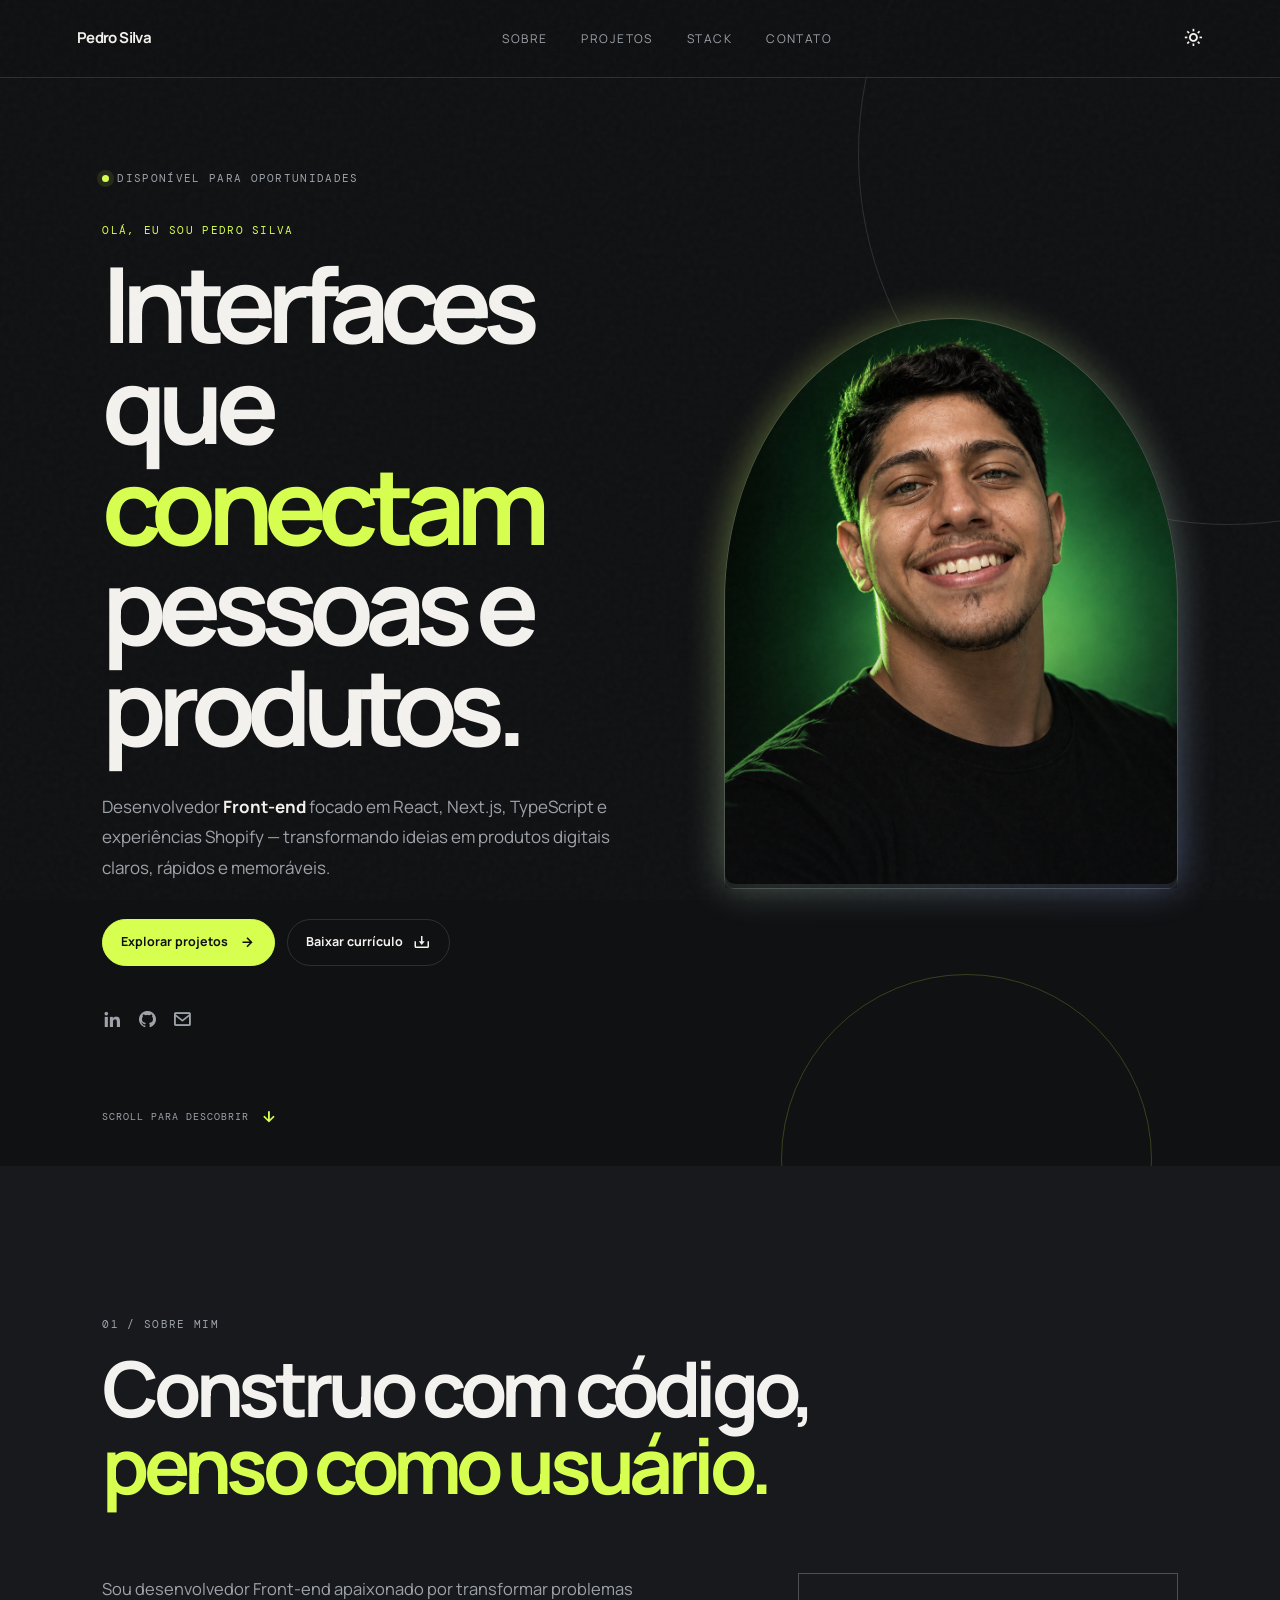
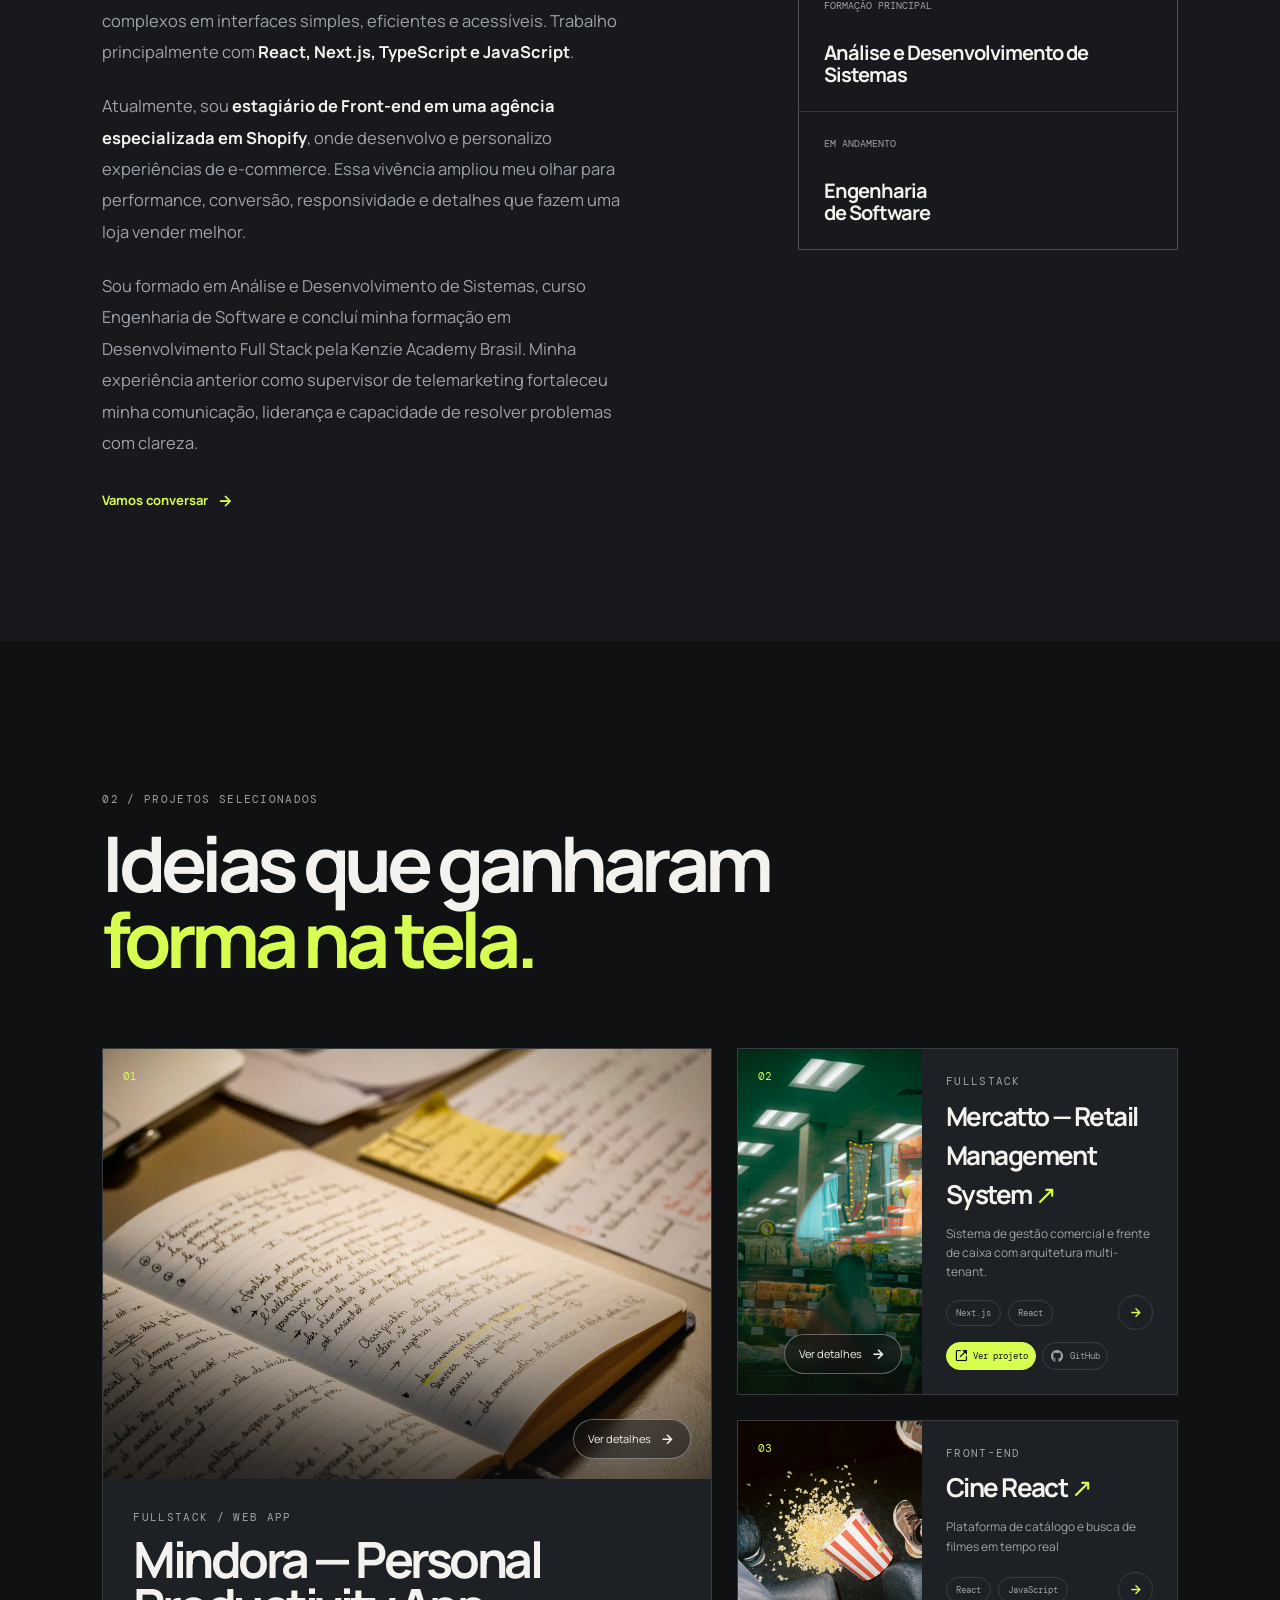
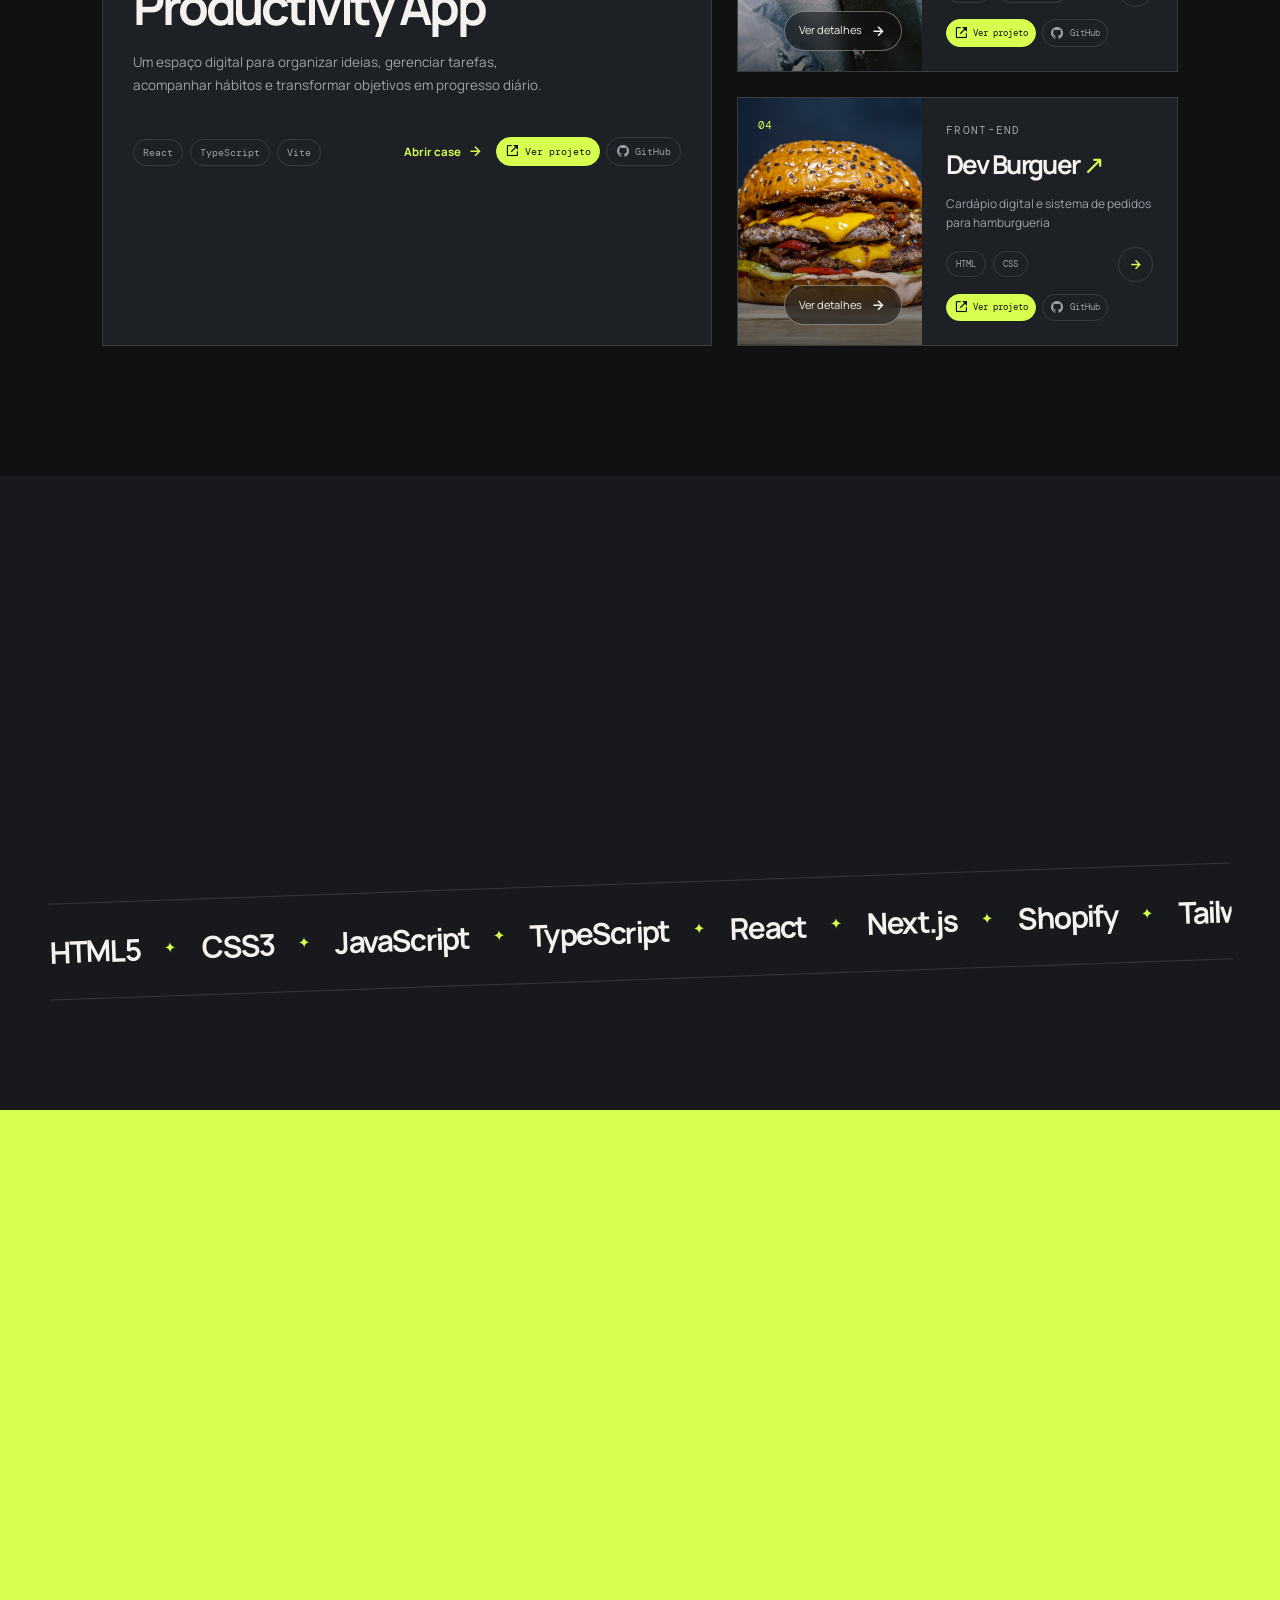
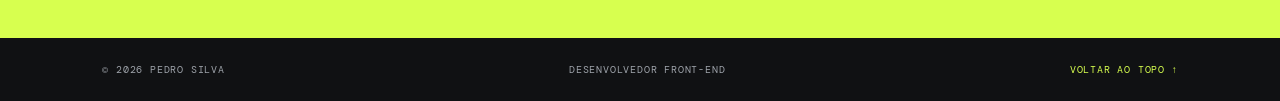
==== index.html @ c94ebfe8 "feat: created new repository" ====
<!DOCTYPE html>
<html lang="pt-BR">
<head>
  <meta charset="UTF-8" />
  <meta name="viewport" content="width=device-width, initial-scale=1.0" />
  <meta name="description" content="Portfólio de Pedro Silva, desenvolvedor Front-end especializado em React, Next.js, TypeScript e Shopify." />
  <meta name="author" content="Pedro Silva" />
  <meta name="theme-color" content="#101113" />
  <meta property="og:title" content="Pedro Silva | Desenvolvedor Front-end" />
  <meta property="og:description" content="Interfaces modernas, acessíveis e experiências digitais com React, Next.js e Shopify." />
  <title>Pedro Silva — Desenvolvedor Front-end</title>
  <link rel="icon" type="image/png" href="assets/portfolio-logo.png" />
  <link rel="preconnect" href="https://fonts.googleapis.com" />
  <link rel="preconnect" href="https://fonts.gstatic.com" crossorigin />
  <link href="https://fonts.googleapis.com/css2?family=DM+Mono:wght@400;500&family=Manrope:wght@400;500;600;700;800&display=swap" rel="stylesheet" />
  <link href="https://unpkg.com/boxicons@2.1.4/css/boxicons.min.css" rel="stylesheet" />
  <link rel="stylesheet" href="style.css" />
</head>
<body>
  <div class="noise" aria-hidden="true"></div>
  <header class="header" id="topo">
    <a href="#home" class="logo" aria-label="Pedro Silva — início"><b>Pedro Silva</b></a>
    <button class="menu-toggle" id="menu-toggle" type="button" aria-label="Abrir menu" aria-expanded="false"><i class="bx bx-menu" aria-hidden="true"></i></button>
    <nav class="navbar" id="navbar" aria-label="Navegação principal">
      <a href="#about">Sobre</a>
      <a href="#projects">Projetos</a>
      <a href="#skills">Stack</a>
      <a href="#contact">Contato</a>
    </nav>
    <button id="theme-toggle" class="theme-toggle" type="button" aria-label="Alternar tema"><i class="bx bx-sun" aria-hidden="true"></i></button>
  </header>

  <main>
    <section class="hero section" id="home">
      <div class="hero-orbit orbit-one" aria-hidden="true"></div>
      <div class="hero-orbit orbit-two" aria-hidden="true"></div>
      <div class="hero-copy reveal">
        <p class="eyebrow"><span class="status-dot"></span> Disponível para oportunidades</p>
        <p class="hero-kicker">Olá, eu sou Pedro Silva</p>
        <h1>Interfaces que <em>conectam</em><br />pessoas e produtos.</h1>
        <p class="hero-description">Desenvolvedor <strong>Front-end</strong> focado em React, Next.js, TypeScript e experiências Shopify — transformando ideias em produtos digitais claros, rápidos e memoráveis.</p>
        <div class="hero-actions">
          <a class="button button-primary" href="#projects">Explorar projetos <i class="bx bx-right-arrow-alt" aria-hidden="true"></i></a>
          <a class="button button-ghost" href="assets/Curriculo_Pedro_Henrique_Front-End.pdf" download>Baixar currículo <i class="bx bx-download" aria-hidden="true"></i></a>
        </div>
        <div class="hero-socials" aria-label="Redes sociais">
          <a href="https://www.linkedin.com/in/pedro-silva-dev-2002-js/" target="_blank" rel="noopener noreferrer" aria-label="LinkedIn"><i class="bx bxl-linkedin"></i></a>
          <a href="https://github.com/pedrohenrique-23" target="_blank" rel="noopener noreferrer" aria-label="GitHub"><i class="bx bxl-github"></i></a>
          <a href="mailto:pedrosilva10057@gmail.com" aria-label="Enviar e-mail"><i class="bx bx-envelope"></i></a>
        </div>
      </div>
      <div class="hero-visual reveal reveal-delay" data-tilt>
        <div class="visual-frame"><img src="assets/profile.png" alt="Foto de Pedro Silva" /></div>
        <!-- <div class="floating-note note-top"><span>01</span><b>Front-end<br />com propósito</b></div> -->
        <!-- <div class="floating-note note-bottom"><i class="bx bx-code-alt"></i><span>React · Next · Shopify</span></div> -->
      </div>
      <a class="scroll-cue" href="#about"><span>Scroll para descobrir</span><i class="bx bx-down-arrow-alt" aria-hidden="true"></i></a>
    </section>

    <section class="about section section-soft" id="about">
      <div class="section-heading reveal"><p class="eyebrow">01 / Sobre mim</p><h2>Construo com código,<br /><em>penso como usuário.</em></h2></div>
      <div class="about-grid">
        <div class="about-text reveal"><p>Sou desenvolvedor Front-end apaixonado por transformar problemas complexos em interfaces simples, eficientes e acessíveis. Trabalho principalmente com <strong>React, Next.js, TypeScript e JavaScript</strong>.</p><p>Atualmente, sou <strong>estagiário de Front-end em uma agência especializada em Shopify</strong>, onde desenvolvo e personalizo experiências de e-commerce. Essa vivência ampliou meu olhar para performance, conversão, responsividade e detalhes que fazem uma loja vender melhor.</p><p>Sou formado em Análise e Desenvolvimento de Sistemas, curso Engenharia de Software e concluí minha formação em Desenvolvimento Full Stack pela Kenzie Academy Brasil. Minha experiência anterior como supervisor de telemarketing fortaleceu minha comunicação, liderança e capacidade de resolver problemas com clareza.</p><a class="text-link" href="#contact">Vamos conversar <i class="bx bx-right-arrow-alt"></i></a></div>
        <div class="about-facts formation-only reveal reveal-delay"><div class="fact"><span>Formação principal</span><strong>Análise e Desenvolvimento de Sistemas</strong></div><div class="fact"><span>Em andamento</span><strong>Engenharia<br />de Software</strong></div></div>
      </div>
    </section>

    <section class="projects section" id="projects">
      <div class="section-heading projects-heading reveal"><div><p class="eyebrow">02 / Projetos selecionados</p><h2>Ideias que ganharam<br /><em>forma na tela.</em></h2></div>
    </div>
      <div class="project-showcase" id="project-list" aria-live="polite"></div>
    </section>

    <section class="skills section section-soft" id="skills"><div class="section-heading reveal"><p class="eyebrow">03 / Stack</p><h2>Ferramentas para<br /><em>fazer acontecer.</em></h2></div><div class="skill-marquee" aria-label="Tecnologias utilizadas"><div class="marquee-track"><span>HTML5</span><i>✦</i><span>CSS3</span><i>✦</i><span>JavaScript</span><i>✦</i><span>TypeScript</span><i>✦</i><span>React</span><i>✦</i><span>Next.js</span><i>✦</i><span>Shopify</span><i>✦</i><span>Tailwind CSS</span><i>✦</i><span>Git</span><i>✦</i><span>HTML5</span><i>✦</i><span>CSS3</span><i>✦</i><span>JavaScript</span><i>✦</i><span>TypeScript</span><i>✦</i><span>React</span><i>✦</i><span>Next.js</span><i>✦</i><span>Shopify</span><i>✦</i><span>Tailwind CSS</span><i>✦</i><span>Git</span><i>✦</i></div></div></section>

    <section class="contact section" id="contact"><div class="contact-wrap reveal"><div><p class="eyebrow">04 / Contato</p><h2>Tem uma ideia?<br /><em>Vamos tirar do papel.</em></h2><p>Estou aberto a conversar sobre oportunidades, projetos e experiências digitais.</p></div><div class="contact-actions"><a href="mailto:pedrosilva10057@gmail.com" class="button button-primary">Enviar e-mail <i class="bx bx-envelope"></i></a><a href="https://wa.me/5588993118650" target="_blank" rel="noopener noreferrer" class="button button-ghost">Falar pelo WhatsApp <i class="bx bxl-whatsapp"></i></a></div></div></section>
  </main>

  <footer class="footer"><span>© 2026 Pedro Silva</span><span>Desenvolvedor Front-end</span><a href="#topo">Voltar ao topo ↑</a></footer>

  <div class="modal-overlay" id="project-modal" aria-hidden="true"><div class="modal" role="dialog" aria-modal="true" aria-labelledby="modal-title"><button class="modal-close" id="modal-close" type="button" aria-label="Fechar detalhes">×</button><div class="modal-main-image"><img id="modal-image" src="" alt="" /><button class="modal-carousel-prev" id="modal-carousel-prev" type="button" aria-label="Imagem anterior"><i class="bx bx-left-arrow-alt"></i></button><button class="modal-carousel-next" id="modal-carousel-next" type="button" aria-label="Próxima imagem"><i class="bx bx-right-arrow-alt"></i></button></div><div class="gallery-grid modal-gallery" id="modal-gallery"></div><p class="project-type">Detalhes do projeto</p><h2 id="modal-title"></h2><p id="modal-description"></p><div class="tech-list" id="modal-tech"></div><div class="modal-actions"><a class="button button-primary" id="modal-live" href="#" target="_blank" rel="noopener noreferrer">Ver projeto <i class="bx bx-link-external"></i></a><a class="button button-ghost" id="modal-repo" href="#" target="_blank" rel="noopener noreferrer">Código <i class="bx bxl-github"></i></a></div></div></div>
  <script src="projects.js"></script>
  <script src="script.js"></script>
</body>
</html>
---- style.css ----
*{margin:0;padding:0;box-sizing:border-box}html{scroll-behavior:smooth;font-size:62.5%;overflow-x:hidden}body{--bg:#101113;--soft:#17191d;--card:#1d2025;--text:#f4f2ee;--muted:#9ea3aa;--line:rgba(244,242,238,.13);--accent:#d7ff4f;--accent-2:#94aefc;background:var(--bg);color:var(--text);font-family:Manrope,Arial,sans-serif;line-height:1.5;overflow-x:hidden}body.light-theme{--bg:#f4f3ef;--soft:#e8e7e2;--card:#fff;--text:#151619;--muted:#65686d;--line:rgba(21,22,25,.15)}a{color:inherit;text-decoration:none}button{font:inherit;color:inherit;border:0;cursor:pointer}.noise{position:fixed;inset:0;pointer-events:none;opacity:.035;z-index:50;background-image:url("data:image/svg+xml,%3Csvg viewBox='0 0 180 180' xmlns='http://www.w3.org/2000/svg'%3E%3Cfilter id='n'%3E%3CfeTurbulence type='fractalNoise' baseFrequency='.9' numOctaves='3' stitchTiles='stitch'/%3E%3C/filter%3E%3Crect width='100%25' height='100%25' filter='url(%23n)' opacity='.8'/%3E%3C/svg%3E")}.header{position:fixed;top:0;left:0;width:100%;height:78px;padding:0 6vw;display:flex;align-items:center;justify-content:space-between;background:rgba(16,17,19,.72);border-bottom:1px solid var(--line);backdrop-filter:blur(18px);z-index:40}.light-theme .header{background:rgba(244,243,239,.78)}.logo{display:flex;align-items:center;gap:1rem;font-size:1.5rem;letter-spacing:-.04em}.logo span{display:grid;place-items:center;width:34px;height:34px;background:var(--accent);color:#101113;border-radius:50%;font-family:'DM Mono',monospace;font-size:1.2rem;font-weight:500}.logo b{font-weight:700}.navbar{display:flex;gap:3.4rem;font-size:1.2rem;text-transform:uppercase;letter-spacing:.12em;color:var(--muted)}.navbar a{transition:color .25s}.navbar a:hover{color:var(--accent)}.theme-toggle,.menu-toggle{background:transparent;color:var(--text);font-size:2rem}.menu-toggle{display:none}.section{position:relative;padding:15rem 8vw 13rem}.hero{min-height:100vh;display:grid;grid-template-columns:1.08fr .92fr;gap:7vw;align-items:center;padding-top:17rem}.hero-copy{position:relative;z-index:2}.eyebrow,.hero-kicker,.project-type{font-family:'DM Mono',monospace;text-transform:uppercase;letter-spacing:.12em;font-size:1.1rem;color:var(--muted)}.eyebrow{display:flex;align-items:center;gap:.8rem}.status-dot{width:7px;height:7px;background:var(--accent);border-radius:50%;box-shadow:0 0 0 5px rgba(215,255,79,.1);animation:pulse 2s infinite}.hero-kicker{margin:3.5rem 0 1.5rem;color:var(--accent)}h1,h2,h3,p{margin:0}h1{font-size:clamp(5rem,8.2vw,11.8rem);line-height:.96;letter-spacing:-.085em;font-weight:700}h1 em,h2 em{font-style:normal;color:var(--accent)}.hero-description{max-width:53rem;margin:3.5rem 0;font-size:1.7rem;line-height:1.8;color:var(--muted)}.hero-description strong{color:var(--text)}.hero-actions{display:flex;flex-wrap:wrap;gap:1.2rem}.button{display:inline-flex;align-items:center;gap:1rem;padding:1.35rem 1.8rem;border:1px solid var(--line);border-radius:100px;font-size:1.25rem;font-weight:700;transition:transform .3s,background .3s,border-color .3s}.button i{font-size:1.8rem}.button:hover{transform:translateY(-4px)}.button-primary{background:var(--accent);color:#101113;border-color:var(--accent)}.button-primary:hover{box-shadow:0 12px 35px rgba(215,255,79,.2)}.button-ghost:hover{border-color:var(--accent);color:var(--accent)}.hero-socials{display:flex;gap:1.5rem;margin-top:4rem}.hero-socials a{font-size:2rem;color:var(--muted);transition:color .3s,transform .3s}.hero-socials a:hover{color:var(--accent);transform:translateY(-4px)}.hero-visual{position:relative;max-width:50rem;margin:auto;transform-style:preserve-3d;transition:transform .2s ease}.visual-frame{position:relative;aspect-ratio:4/5;overflow:hidden;border-radius:50% 50% 10px 10px;background:var(--soft);border:1px solid var(--line)}.visual-frame:after{content:'';position:absolute;inset:0;background:linear-gradient(180deg,transparent 45%,rgba(16,17,19,.5));pointer-events:none}.visual-frame img{width:100%;height:100%;object-fit:cover;filter:saturate(.8);transition:transform .8s}.hero-visual:hover .visual-frame img{transform:scale(1.04)}.floating-note{position:absolute;display:flex;align-items:center;gap:1rem;padding:1.2rem 1.5rem;background:rgba(29,32,37,.88);border:1px solid var(--line);backdrop-filter:blur(16px);box-shadow:0 20px 60px rgba(0,0,0,.25);font-size:1.1rem}.light-theme .floating-note{background:rgba(255,255,255,.88)}.note-top{top:13%;left:-12%;border-radius:4px 18px 4px 18px}.note-top span{font-family:'DM Mono';color:var(--accent)}.note-bottom{right:-10%;bottom:14%;border-radius:18px 4px 18px 4px;color:var(--muted)}.note-bottom i{color:var(--accent);font-size:2rem}.scroll-cue{position:absolute;bottom:4rem;left:8vw;display:flex;align-items:center;gap:1rem;color:var(--muted);font:1rem 'DM Mono';text-transform:uppercase;letter-spacing:.1em}.scroll-cue i{color:var(--accent);font-size:2rem;animation:bounce 1.5s infinite}.hero-orbit{position:absolute;border:1px solid var(--line);border-radius:50%;pointer-events:none}.orbit-one{width:58vw;height:58vw;right:-25vw;top:-17vw}.orbit-two{width:29vw;height:29vw;right:10vw;bottom:-14vw;border-color:rgba(215,255,79,.2)}.section-soft{background:var(--soft)}.section-heading{max-width:80rem;margin-bottom:7rem}.section-heading h2{margin-top:1.7rem;font-size:clamp(4rem,6vw,8rem);line-height:1;letter-spacing:-.07em}.about-grid{display:grid;grid-template-columns:1fr .7fr;gap:12vw;max-width:112rem;margin:auto}.about-text{max-width:70rem}.about-text p{font-size:1.65rem;line-height:1.9;color:var(--muted);margin-bottom:2.3rem}.about-text strong{color:var(--text)}.text-link{display:inline-flex;align-items:center;gap:.7rem;margin-top:1rem;color:var(--accent);font-size:1.3rem;font-weight:700}.text-link i{font-size:2rem;transition:transform .3s}.text-link:hover i{transform:translateX(5px)}.about-facts{display:grid;grid-template-columns:1fr 1fr;align-content:start;gap:1px;background:var(--line);border:1px solid var(--line)}.fact{min-height:16rem;padding:2.5rem;background:var(--soft)}.fact span{display:block;margin-bottom:3rem;color:var(--muted);font:1rem 'DM Mono';text-transform:uppercase}.fact strong{font-size:2.1rem;line-height:1.1;letter-spacing:-.05em}.projects{overflow:hidden}.projects-heading{display:flex;align-items:end;justify-content:space-between;gap:5rem}.heading-aside{max-width:30rem;margin-bottom:.8rem;color:var(--muted);font-size:1.4rem;line-height:1.7}.project-showcase{display:grid;grid-template-columns:1.16fr .84fr;gap:2.5rem;max-width:125rem;margin:auto}.project-card{background:var(--card);border:1px solid var(--line);overflow:hidden}.project-feature{display:flex;flex-direction:column;min-height:68rem}.project-image{position:relative;height:43rem;overflow:hidden;background:#24272e}.project-image:after,.small-image:after{content:'';position:absolute;inset:0;background:linear-gradient(180deg,transparent 50%,rgba(16,17,19,.55));pointer-events:none}.project-image img,.small-image img{width:100%;height:100%;object-fit:cover;transition:transform .8s cubic-bezier(.2,.8,.2,1),filter .8s}.project-card:hover img{transform:scale(1.06)}.project-index,.small-image>span{position:absolute;top:2rem;left:2rem;z-index:1;color:var(--accent);font:1.1rem 'DM Mono'}.view-project{position:absolute;right:2rem;bottom:2rem;z-index:2;display:flex;align-items:center;gap:.7rem;padding:1rem 1.4rem;border:1px solid rgba(255,255,255,.35);border-radius:100px;background:rgba(16,17,19,.5);backdrop-filter:blur(10px);font-size:1.1rem;transition:background .3s,color .3s}.view-project i{font-size:1.8rem}.view-project:hover{background:var(--accent);color:#101113}.project-info{display:flex;flex-direction:column;justify-content:space-between;padding:3rem}.project-info h3{margin:1rem 0 2rem;font-size:clamp(3rem,4vw,5rem);line-height:.95;letter-spacing:-.07em}.project-summary{max-width:42rem;color:var(--muted);font-size:1.35rem;line-height:1.7}.project-footer{display:flex;align-items:end;justify-content:space-between;margin-top:4rem}.tech-list{display:flex;flex-wrap:wrap;gap:.7rem}.tech-list span{padding:.6rem .9rem;border:1px solid var(--line);border-radius:100px;color:var(--muted);font:1rem 'DM Mono'}.icon-link{display:grid;place-items:center;width:4rem;height:4rem;border:1px solid var(--line);border-radius:50%;font-size:2rem;transition:background .3s,color .3s}.icon-link:hover{background:var(--accent);color:#101113}.project-stack{display:grid;gap:2.5rem}.project-small{display:grid;grid-template-columns:42% 58%;min-height:21rem}.small-image{position:relative;overflow:hidden}.small-content{padding:2.4rem;display:flex;flex-direction:column;justify-content:center}.small-content h3{margin:.7rem 0 1rem;font-size:2.6rem;letter-spacing:-.06em}.small-content h3 span{color:var(--accent);font-weight:400}.small-content p:not(.project-type){margin-bottom:1.4rem;color:var(--muted);font-size:1.2rem;line-height:1.6}.small-content .tech-list span{font-size:.9rem}.skills{overflow:hidden}.skill-marquee{width:110%;margin-left:-5%;overflow:hidden;border-top:1px solid var(--line);border-bottom:1px solid var(--line);padding:2.5rem 0;transform:rotate(-2deg)}.marquee-track{display:flex;align-items:center;gap:2.4rem;width:max-content;animation:marquee 28s linear infinite}.marquee-track span{font-size:3rem;font-weight:700;letter-spacing:-.06em}.marquee-track i{color:var(--accent);font-style:normal;font-size:1.5rem}.contact{background:var(--accent);color:#101113}.contact-wrap{display:flex;align-items:end;justify-content:space-between;gap:5rem;max-width:120rem;margin:auto}.contact .eyebrow{color:#5a691e}.contact h2{margin:2rem 0;font-size:clamp(4rem,6vw,8rem);line-height:.95;letter-spacing:-.07em}.contact h2 em{color:#101113}.contact p:not(.eyebrow){max-width:42rem;font-size:1.5rem}.contact-actions{display:flex;flex-wrap:wrap;gap:1rem}.contact .button-primary{background:#101113;color:var(--accent);border-color:#101113}.contact .button-ghost{border-color:rgba(16,17,19,.4)}.contact .button-ghost:hover{border-color:#101113;color:#101113}.footer{display:flex;justify-content:space-between;padding:2.5rem 8vw;color:var(--muted);font:1rem 'DM Mono';text-transform:uppercase;letter-spacing:.08em}.footer a{color:var(--accent)}.modal-overlay{position:fixed;inset:0;display:grid;place-items:center;padding:2rem;background:rgba(5,6,7,.75);backdrop-filter:blur(14px);opacity:0;visibility:hidden;transition:opacity .3s,visibility .3s;z-index:60}.modal-overlay.active{opacity:1;visibility:visible}.modal{position:relative;width:min(68rem,100%);max-height:90vh;overflow:auto;padding:1rem;background:var(--card);border:1px solid var(--line);transform:translateY(20px);transition:transform .4s}.modal-overlay.active .modal{transform:translateY(0)}.modal img{width:100%;height:25rem;object-fit:cover}.modal .project-type{margin:2.5rem 2.5rem 1rem;color:var(--accent)}.modal h2,.modal>p:not(.project-type),.modal .tech-list,.modal-actions{margin-left:2.5rem;margin-right:2.5rem}.modal h2{font-size:4rem;letter-spacing:-.07em;line-height:1}.modal>p:not(.project-type){margin-top:1.5rem;margin-bottom:2.5rem;color:var(--muted);font-size:1.45rem;line-height:1.7}.modal .tech-list{margin-bottom:2.5rem}.modal-actions{display:flex;gap:1rem;margin-bottom:2.5rem}.modal-close{position:absolute;right:2rem;top:2rem;z-index:2;width:3.8rem;height:3.8rem;border-radius:50%;background:rgba(16,17,19,.7);font-size:2.5rem;line-height:1}.reveal{opacity:0;transform:translateY(35px);transition:opacity .8s ease,transform .8s ease}.reveal.visible{opacity:1;transform:translateY(0)}.reveal-delay{transition-delay:.12s}.reveal-delay-2{transition-delay:.24s}.reveal-delay-3{transition-delay:.36s}@keyframes pulse{50%{box-shadow:0 0 0 9px rgba(215,255,79,0)}}@keyframes bounce{50%{transform:translateY(5px)}}@keyframes marquee{to{transform:translateX(-50%)}}@media(max-width:900px){.section{padding:11rem 6vw 9rem}.header{padding:0 6vw}.navbar{gap:1.8rem}.hero{grid-template-columns:1fr;padding-top:13rem;min-height:auto}.hero-visual{width:min(80%,42rem);margin-top:3rem}.scroll-cue{position:relative;left:0;bottom:auto;margin-top:7rem}.about-grid,.project-showcase{grid-template-columns:1fr}.project-stack{grid-template-columns:1fr 1fr}.project-small{grid-template-columns:1fr;min-height:30rem}.small-image{height:17rem}.contact-wrap{align-items:start;flex-direction:column}.contact-actions{margin-top:1rem}}@media(max-width:620px){html{font-size:58%}.header{height:66px}.navbar{position:absolute;display:none;top:66px;left:0;width:100%;padding:2rem 6vw;background:var(--card);border-bottom:1px solid var(--line);flex-direction:column;gap:2rem}.navbar.active{display:flex}.menu-toggle{display:block;order:3}.theme-toggle{margin-left:auto;margin-right:1.5rem}.hero{padding-top:12rem}.hero h1{font-size:clamp(4.8rem,15vw,7rem)}.hero-description{font-size:1.5rem}.hero-visual{width:88%}.note-top{left:-8%;top:8%}.note-bottom{right:-7%;bottom:8%}.projects-heading{display:block}.heading-aside{margin-top:2.5rem}.project-stack{grid-template-columns:1fr}.project-feature{min-height:58rem}.project-image{height:30rem}.project-info{padding:2.2rem}.project-small{grid-template-columns:44% 56%;min-height:18rem}.small-image{height:auto}.small-content{padding:1.5rem}.small-content h3{font-size:2rem}.small-content p:not(.project-type){font-size:1.1rem}.small-content .tech-list span{display:none}.small-content .tech-list span:first-child{display:block}.about-facts{margin-top:1rem}.fact{min-height:13rem;padding:1.8rem}.fact strong{font-size:1.7rem}.footer{flex-wrap:wrap;gap:1.5rem;padding:2rem 6vw}.footer span:nth-child(2){display:none}.modal h2{font-size:3rem}.modal h2,.modal>p:not(.project-type),.modal .tech-list,.modal-actions{margin-left:1.5rem;margin-right:1.5rem}.modal-actions{flex-direction:column}}
@media(prefers-reduced-motion:reduce){*,*:before,*:after{animation-duration:.01ms!important;animation-iteration-count:1!important;scroll-behavior:auto!important;transition-duration:.01ms!important}.reveal{opacity:1;transform:none}}

/* Mantém a moldura como contexto isolado e deixa o brilho escapar para fora. */
.visual-frame{overflow:visible;isolation:isolate}
.visual-frame img{border-radius:inherit;overflow:hidden}

/* Evita que o grid estique o card além da altura dos itens de formação. */
.about-facts{align-self:start}

/* Brilho pulsante atrás da imagem, usando os acentos já definidos pelo tema. */
.visual-frame::before{content:'';position:absolute;inset:-1rem;z-index:-1;border-radius:inherit;background:linear-gradient(135deg,var(--accent),var(--accent-2));filter:blur(2rem);opacity:.42;transform:scale(.96);animation:visual-glow-pulse 4s ease-in-out infinite;transition:opacity .3s ease,filter .3s ease,transform .3s ease;pointer-events:none}
@keyframes visual-glow-pulse{0%,100%{opacity:.32;transform:scale(.96)}50%{opacity:.62;transform:scale(1.03)}}

/* Intensifica o halo ao apontar para a imagem. */
.hero-visual:hover .visual-frame::before{animation:none;opacity:.85;filter:blur(2.3rem);transform:scale(1.05)}

/* Desativa o pulso para quem prefere movimento reduzido. */
@media(prefers-reduced-motion:reduce){.visual-frame::before{animation:none}}

/* Catálogo de projetos e carrosséis */
.project-media{position:relative;overflow:hidden}.project-media .project-image{height:43rem}.project-small .project-media .project-image{height:100%;min-height:21rem}.project-slide{position:absolute;inset:0;opacity:0;object-fit:cover!important;transition:opacity .55s ease,transform .8s cubic-bezier(.2,.8,.2,1)}.project-slide.active{opacity:1}.carousel-controls{position:absolute;left:2rem;bottom:2rem;z-index:3;display:flex;align-items:center;gap:1rem}.carousel-controls button{display:grid;place-items:center;width:3.4rem;height:3.4rem;border:1px solid rgba(255,255,255,.35);border-radius:50%;background:rgba(16,17,19,.5);backdrop-filter:blur(8px);font-size:1.6rem}.carousel-controls button:hover,.carousel-dot.active{background:var(--accent);color:#101113}.carousel-dots{display:flex;gap:.5rem}.carousel-dots .carousel-dot{width:.8rem;height:.8rem;min-width:.8rem;border:0;background:rgba(255,255,255,.45)}.project-image>.view-project{right:2rem}.project-actions,.small-footer{display:flex;align-items:center;gap:1.2rem}.project-detail-link{display:inline-flex;align-items:center;gap:.5rem;color:var(--accent);font-size:1.15rem;font-weight:700;white-space:nowrap}.project-detail-link i{font-size:1.8rem;transition:transform .3s}.project-detail-link:hover i{transform:translateX(4px)}.small-footer{justify-content:space-between;margin-top:auto}.small-footer .project-detail-link{width:3.5rem;height:3.5rem;justify-content:center;border:1px solid var(--line);border-radius:50%}.small-footer .project-detail-link i{font-size:1.7rem}.formation-only{grid-template-columns:1fr}.formation-only .fact{min-height:12rem}.formation-only .fact strong{font-size:2rem}.back-link{display:inline-flex;align-items:center;gap:.6rem;color:var(--muted);font:1.1rem 'DM Mono';text-transform:uppercase;letter-spacing:.08em}.back-link:hover{color:var(--accent)}.case-page{padding-top:7.8rem}.case-hero{display:grid;grid-template-columns:1fr 1fr;gap:8vw;align-items:center;min-height:78vh}.case-heading h1{max-width:70rem;margin:2rem 0 3rem;font-size:clamp(5rem,8vw,10rem);line-height:.92;letter-spacing:-.08em}.case-lead{max-width:58rem;margin-bottom:2.5rem;color:var(--muted);font-size:1.7rem;line-height:1.8}.case-actions{display:flex;flex-wrap:wrap;gap:1rem;margin-top:3rem}.case-cover{height:min(55vw,60rem);overflow:hidden;border:1px solid var(--line);background:var(--card)}.case-cover img{width:100%;height:100%;object-fit:cover}.case-section{display:grid;grid-template-columns:1fr 1fr;gap:10vw}.case-copy{max-width:55rem}.case-copy h2{margin:1.6rem 0 2.5rem;font-size:clamp(3.8rem,5vw,6rem);line-height:.98;letter-spacing:-.07em}.case-copy>p:last-child{color:var(--muted);font-size:1.6rem;line-height:1.8}.process-list{display:grid;grid-template-columns:repeat(5,1fr);gap:1px;background:var(--line);border:1px solid var(--line);list-style:none}.process-list li{min-height:20rem;padding:2rem;background:var(--card)}.process-list span{display:block;margin-bottom:6rem;color:var(--accent);font:1.1rem 'DM Mono'}.process-list strong{display:block;font-size:1.5rem;line-height:1.35}.gallery-grid{display:grid;grid-template-columns:repeat(2,1fr);gap:2rem}.gallery-grid figure{margin:0;background:var(--card);border:1px solid var(--line)}.gallery-grid img{display:block;width:100%;aspect-ratio:16/10;object-fit:cover}.gallery-grid figcaption{padding:1.4rem;color:var(--muted);font-size:1.2rem}.video-frame{aspect-ratio:16/9;background:var(--card);border:1px solid var(--line)}.video-frame iframe{width:100%;height:100%;border:0}.case-next{padding-top:3rem;padding-bottom:7rem}.case-next .text-link{font-size:1.5rem}.case-next .text-link i{font-size:2rem}
@media(max-width:900px){.case-hero,.case-section{grid-template-columns:1fr}.case-hero{padding-top:8rem}.case-cover{height:60vw}.process-list{grid-template-columns:repeat(2,1fr)}.process-list li{min-height:16rem}.process-list span{margin-bottom:3rem}}
@media(max-width:620px){.back-link{font-size:0}.back-link i{font-size:2.3rem}.case-heading h1{font-size:clamp(4.8rem,14vw,7rem)}.case-lead{font-size:1.5rem}.case-cover{height:70vw}.gallery-grid{grid-template-columns:1fr}.process-list{grid-template-columns:1fr}.process-list li{min-height:auto}.process-list span{margin-bottom:2rem}.project-media .project-image{height:30rem}.project-small .project-media .project-image{min-height:17rem;height:100%}.carousel-controls{left:1.5rem;bottom:1.5rem}.project-image>.view-project{right:1.5rem;bottom:1.5rem}.formation-only .fact strong{font-size:1.7rem}}

/* Galeria de case em carrossel */
.gallery-intro{max-width:52rem;margin-top:2rem;color:var(--muted);font-size:1.4rem;line-height:1.7}.case-carousel{max-width:112rem;margin:0 auto;outline:none}.case-carousel-stage{position:relative;aspect-ratio:16/9;overflow:hidden;background:#0d0f12;border:1px solid var(--line);box-shadow:0 2.5rem 7rem rgba(0,0,0,.2)}.case-slide{position:absolute;inset:0;display:grid;place-items:center;margin:0;opacity:0;transform:scale(1.025);pointer-events:none;transition:opacity .6s ease,transform .8s cubic-bezier(.2,.8,.2,1)}.case-slide.active{opacity:1;transform:scale(1);pointer-events:auto}.case-slide img{width:100%;height:100%;object-fit:contain;background:#15171b}.case-slide:after{content:'';position:absolute;inset:auto 0 0;height:30%;background:linear-gradient(transparent,rgba(6,7,8,.8));pointer-events:none}.case-slide figcaption{position:absolute;left:3rem;bottom:2.5rem;z-index:1;color:#fff;font-size:1.2rem;text-shadow:0 2px 12px rgba(0,0,0,.8)}.case-carousel-prev,.case-carousel-next{position:absolute;top:50%;z-index:2;display:grid;place-items:center;width:4.8rem;height:4.8rem;border:1px solid rgba(255,255,255,.4);border-radius:50%;background:rgba(16,17,19,.58);backdrop-filter:blur(12px);font-size:2.2rem;transform:translateY(-50%);transition:background .25s,color .25s,transform .25s}.case-carousel-prev{left:2.5rem}.case-carousel-next{right:2.5rem}.case-carousel-prev:hover,.case-carousel-next:hover{background:var(--accent);color:#101113;transform:translateY(-50%) scale(1.06)}.case-carousel-toolbar{display:flex;align-items:center;gap:1.5rem;padding:1.8rem 0 1rem;color:var(--muted);font:1.1rem 'DM Mono';text-transform:uppercase;letter-spacing:.08em}.case-carousel-count{color:var(--accent)}.case-carousel-progress{height:1px;flex:1;background:var(--line)}.case-carousel-progress span{display:block;width:14%;height:100%;background:var(--accent);transition:width .45s ease}.case-carousel-hint{font-size:.95rem}.case-carousel-thumbs{display:flex;gap:1rem;overflow-x:auto;padding:.5rem .1rem 1.2rem;scrollbar-width:thin;scrollbar-color:var(--accent) transparent}.case-thumb{position:relative;flex:0 0 12rem;height:7.5rem;overflow:hidden;border:1px solid var(--line);background:var(--card);opacity:.5;transition:opacity .25s,border-color .25s,transform .25s}.case-thumb:hover,.case-thumb.active{border-color:var(--accent);opacity:1;transform:translateY(-3px)}.case-thumb.active:after{content:'';position:absolute;inset:auto 0 0;height:3px;background:var(--accent)}.case-thumb img{width:100%;height:100%;object-fit:cover}.case-gallery .section-heading{margin-bottom:4rem}
@media(max-width:620px){.gallery-intro{font-size:1.3rem}.case-carousel-stage{aspect-ratio:4/3}.case-slide figcaption{left:1.5rem;bottom:1.5rem;font-size:1rem;max-width:70%}.case-carousel-prev,.case-carousel-next{width:3.8rem;height:3.8rem;font-size:1.8rem}.case-carousel-prev{left:1.2rem}.case-carousel-next{right:1.2rem}.case-carousel-toolbar{gap:.8rem;font-size:.9rem}.case-carousel-hint{display:none}.case-thumb{flex-basis:8.2rem;height:5.5rem}}

/* Carrossel de imagens no modal de projeto */
.modal-main-image{position:relative;background:#0d0f12}.modal-main-image #modal-image{display:block;aspect-ratio:16/10;object-fit:contain;background:#15171b}.modal-carousel-prev,.modal-carousel-next{position:absolute;top:50%;z-index:2;display:none;place-items:center;width:4rem;height:4rem;border:1px solid rgba(255,255,255,.4);border-radius:50%;background:rgba(16,17,19,.62);backdrop-filter:blur(10px);font-size:1.9rem;transform:translateY(-50%);transition:background .25s,color .25s,transform .25s}.modal-carousel-prev{left:1.5rem}.modal-carousel-next{right:1.5rem}.modal-carousel-prev:hover,.modal-carousel-next:hover{background:var(--accent);color:#101113;transform:translateY(-50%) scale(1.06)}.modal-gallery{display:none!important;margin:0!important;padding:1.2rem 1rem 0!important}.modal-gallery[style*="block"]{display:block!important}.modal-carousel-toolbar{display:flex;align-items:center;gap:1rem;padding:.2rem 0 .9rem;color:var(--muted);font:1rem 'DM Mono';text-transform:uppercase;letter-spacing:.08em}.modal-carousel-count{color:var(--accent)}.modal-carousel-progress{height:1px;flex:1;background:var(--line)}.modal-carousel-progress span{display:block;width:14%;height:100%;background:var(--accent);transition:width .4s ease}.modal-carousel-hint{font-size:.9rem}.modal-carousel-thumbs{display:flex;gap:.7rem;overflow-x:auto;padding:.2rem .1rem .6rem;scrollbar-width:thin;scrollbar-color:var(--accent) transparent}.modal-thumb{position:relative;flex:0 0 7rem;height:4.5rem;overflow:hidden;border:1px solid var(--line);background:var(--card);opacity:.52;transition:opacity .25s,border-color .25s,transform .25s}.modal-thumb:hover,.modal-thumb.active{border-color:var(--accent);opacity:1;transform:translateY(-2px)}.modal-thumb.active:after{content:'';position:absolute;inset:auto 0 0;height:2px;background:var(--accent)}.modal-thumb img{width:100%;height:100%;object-fit:cover}.modal-gallery+.project-type{margin-top:2rem!important}
@media(max-width:620px){.modal-carousel-prev,.modal-carousel-next{width:3.4rem;height:3.4rem;font-size:1.6rem}.modal-thumb{flex-basis:5.6rem;height:3.8rem}.modal-carousel-hint{display:none}.modal-main-image #modal-image{aspect-ratio:4/3}}

/* Links oficiais nos cards */
.project-links{display:flex;flex-wrap:wrap;align-items:center;gap:.6rem}.project-link{display:inline-flex;align-items:center;gap:.45rem;padding:.65rem .85rem;border:1px solid var(--line);border-radius:100px;color:var(--muted);font:1rem 'DM Mono';transition:transform .25s,background .25s,color .25s,border-color .25s}.project-link i{font-size:1.45rem}.project-link:hover{transform:translateY(-2px);border-color:var(--accent);color:var(--accent)}.project-link-live{background:var(--accent);border-color:var(--accent);color:#101113}.project-link-live:hover{background:transparent;color:var(--accent)}.project-links-small{margin-top:1.2rem}.project-links-small .project-link{font-size:.9rem;padding:.55rem .7rem}.project-actions{flex-wrap:wrap;justify-content:flex-end}.project-actions>.project-links{justify-content:flex-end}
@media(max-width:620px){.project-actions{align-items:flex-start;flex-direction:column;gap:.8rem}.project-actions>.project-links{justify-content:flex-start}.project-links-small .project-link{font-size:.82rem}.small-content{padding-bottom:1.8rem}}
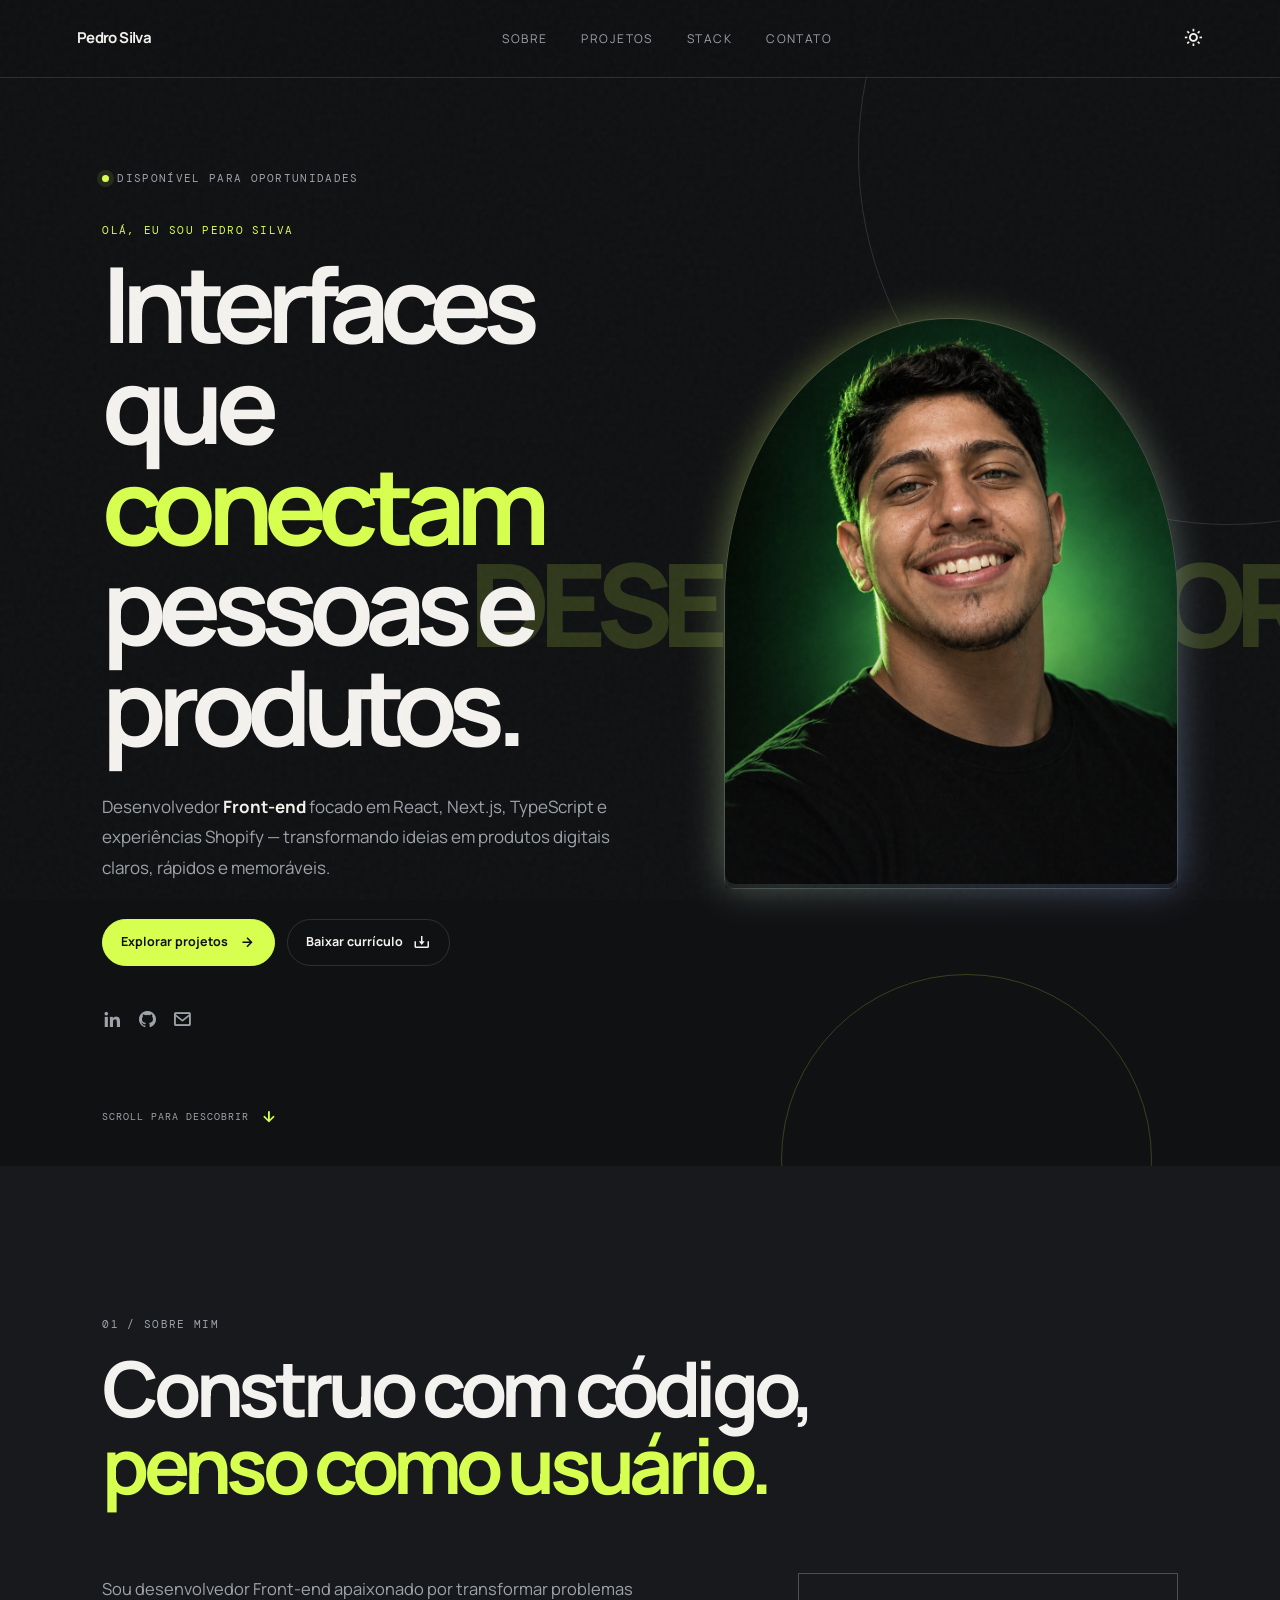
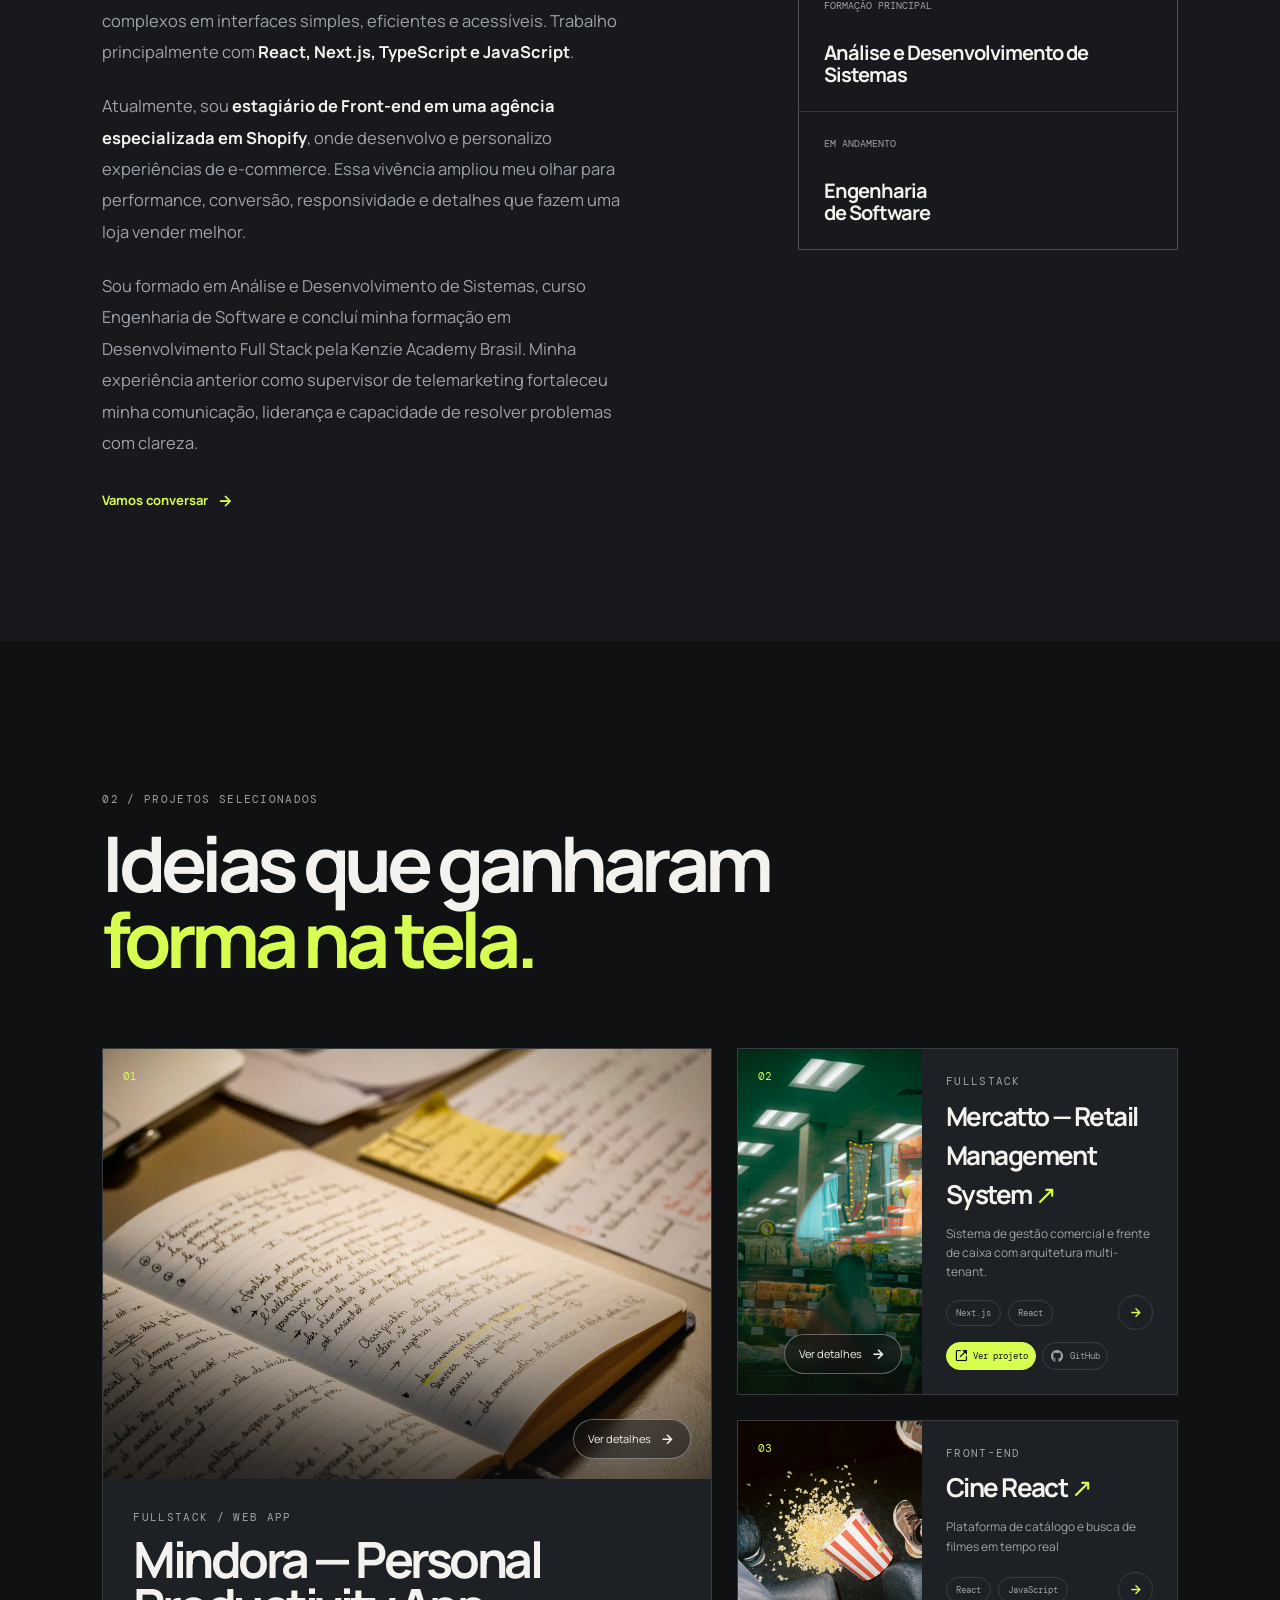
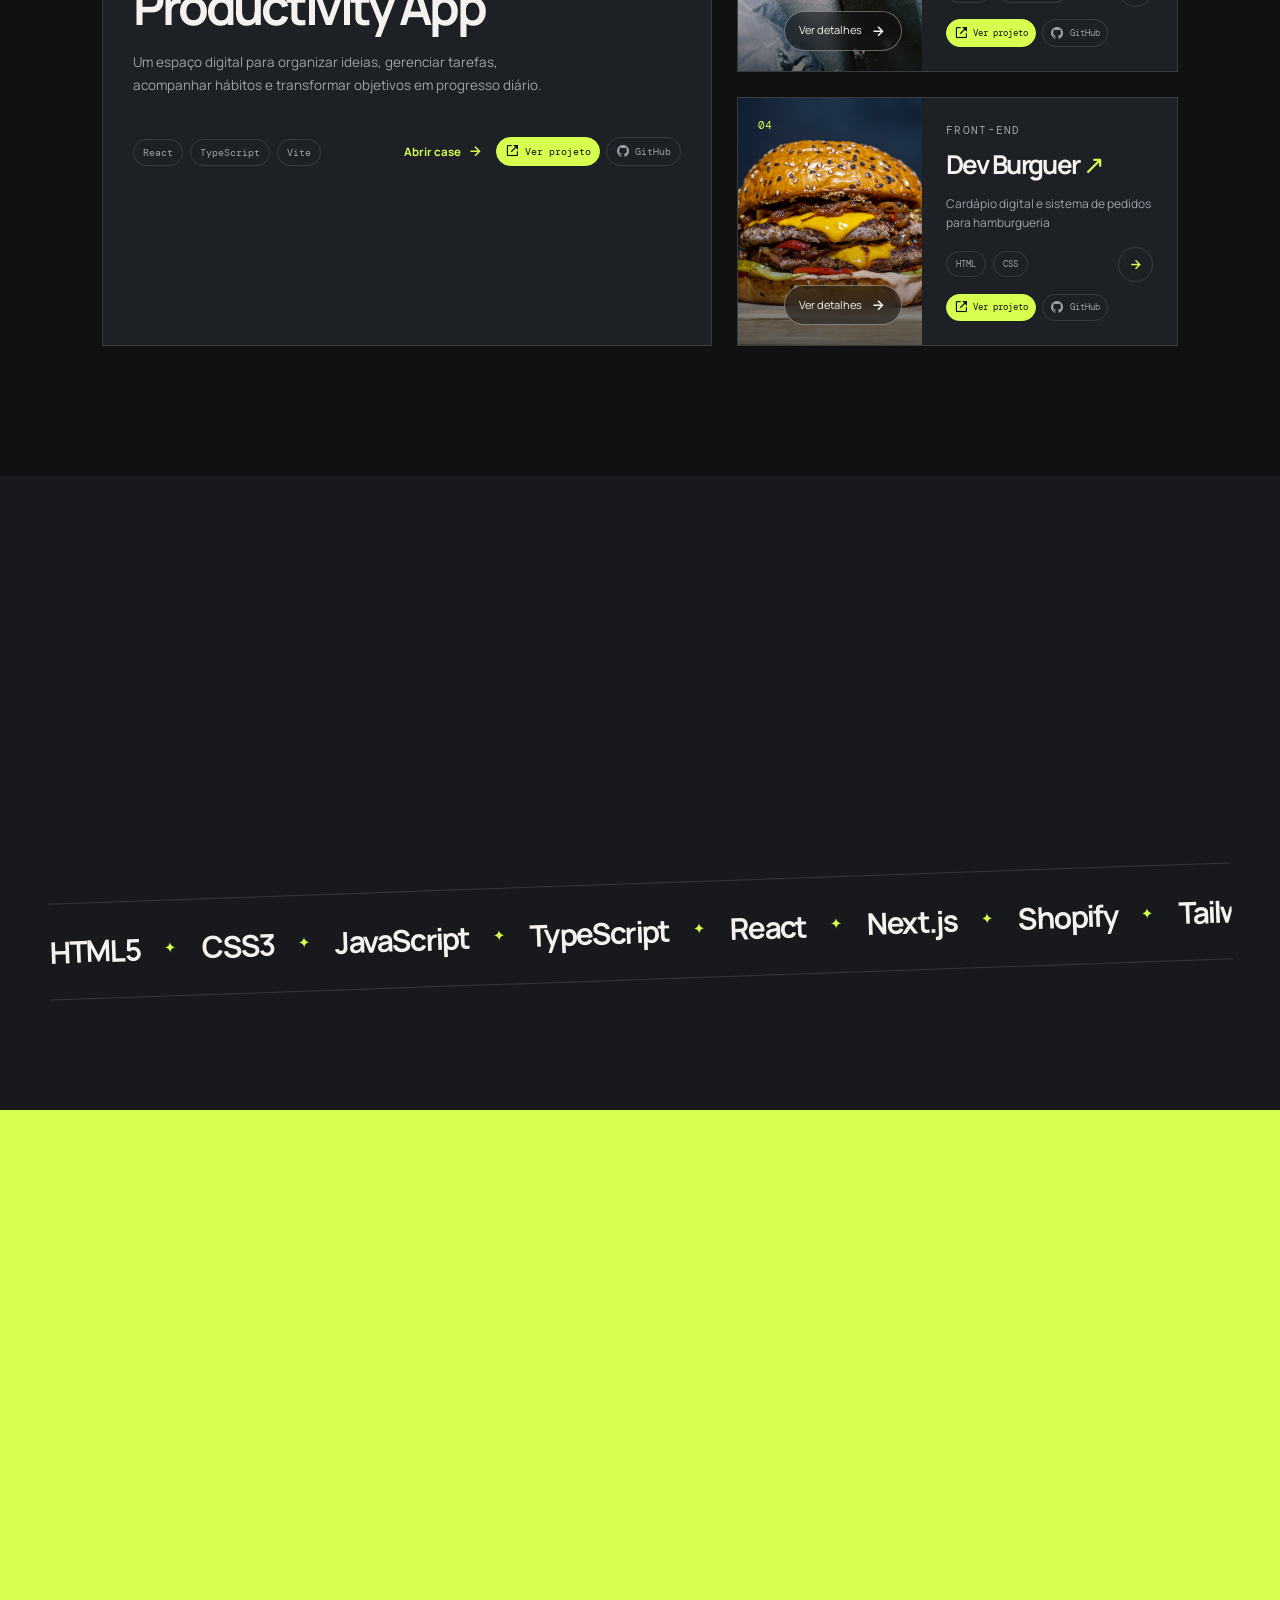
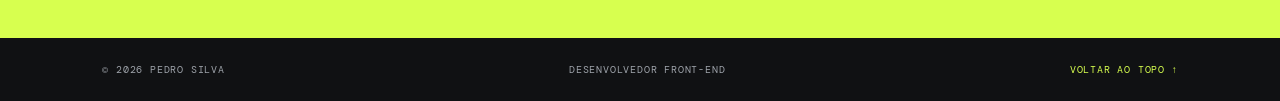
==== commit 0a0d6033: "feat: sobrepor tipografia na imagem da hero" ====
--- a/index.html
+++ b/index.html
@@ -41,15 +41,16 @@
         <p class="hero-description">Desenvolvedor <strong>Front-end</strong> focado em React, Next.js, TypeScript e experiências Shopify — transformando ideias em produtos digitais claros, rápidos e memoráveis.</p>
         <div class="hero-actions">
           <a class="button button-primary" href="#projects">Explorar projetos <i class="bx bx-right-arrow-alt" aria-hidden="true"></i></a>
-          <a class="button button-ghost" href="assets/Curriculo_Pedro_Henrique_Front-End.pdf" download>Baixar currículo <i class="bx bx-download" aria-hidden="true"></i></a>
+          <a class="button button-ghost" href="assets/Curriculo_Pedro_Henrique_Silva_Frontend_Junior.pdf" download>Baixar currículo <i class="bx bx-download" aria-hidden="true"></i></a>
         </div>
         <div class="hero-socials" aria-label="Redes sociais">
-          <a href="https://www.linkedin.com/in/pedro-silva-dev-2002-js/" target="_blank" rel="noopener noreferrer" aria-label="LinkedIn"><i class="bx bxl-linkedin"></i></a>
+          <a href="https://www.linkedin.com/in/pedro-silva-webdev/" target="_blank" rel="noopener noreferrer" aria-label="LinkedIn"><i class="bx bxl-linkedin"></i></a>
           <a href="https://github.com/pedrohenrique-23" target="_blank" rel="noopener noreferrer" aria-label="GitHub"><i class="bx bxl-github"></i></a>
           <a href="mailto:pedrosilva10057@gmail.com" aria-label="Enviar e-mail"><i class="bx bx-envelope"></i></a>
         </div>
       </div>
       <div class="hero-visual reveal reveal-delay" data-tilt>
+        <span class="hero-backdrop-word" aria-hidden="true">DESENVOLVEDOR</span>
         <div class="visual-frame"><img src="assets/profile.png" alt="Foto de Pedro Silva" /></div>
         <!-- <div class="floating-note note-top"><span>01</span><b>Front-end<br />com propósito</b></div> -->
         <!-- <div class="floating-note note-bottom"><i class="bx bx-code-alt"></i><span>React · Next · Shopify</span></div> -->
--- a/style.css
+++ b/style.css
@@ -1,36 +1,2012 @@
-*{margin:0;padding:0;box-sizing:border-box}html{scroll-behavior:smooth;font-size:62.5%;overflow-x:hidden}body{--bg:#101113;--soft:#17191d;--card:#1d2025;--text:#f4f2ee;--muted:#9ea3aa;--line:rgba(244,242,238,.13);--accent:#d7ff4f;--accent-2:#94aefc;background:var(--bg);color:var(--text);font-family:Manrope,Arial,sans-serif;line-height:1.5;overflow-x:hidden}body.light-theme{--bg:#f4f3ef;--soft:#e8e7e2;--card:#fff;--text:#151619;--muted:#65686d;--line:rgba(21,22,25,.15)}a{color:inherit;text-decoration:none}button{font:inherit;color:inherit;border:0;cursor:pointer}.noise{position:fixed;inset:0;pointer-events:none;opacity:.035;z-index:50;background-image:url("data:image/svg+xml,%3Csvg viewBox='0 0 180 180' xmlns='http://www.w3.org/2000/svg'%3E%3Cfilter id='n'%3E%3CfeTurbulence type='fractalNoise' baseFrequency='.9' numOctaves='3' stitchTiles='stitch'/%3E%3C/filter%3E%3Crect width='100%25' height='100%25' filter='url(%23n)' opacity='.8'/%3E%3C/svg%3E")}.header{position:fixed;top:0;left:0;width:100%;height:78px;padding:0 6vw;display:flex;align-items:center;justify-content:space-between;background:rgba(16,17,19,.72);border-bottom:1px solid var(--line);backdrop-filter:blur(18px);z-index:40}.light-theme .header{background:rgba(244,243,239,.78)}.logo{display:flex;align-items:center;gap:1rem;font-size:1.5rem;letter-spacing:-.04em}.logo span{display:grid;place-items:center;width:34px;height:34px;background:var(--accent);color:#101113;border-radius:50%;font-family:'DM Mono',monospace;font-size:1.2rem;font-weight:500}.logo b{font-weight:700}.navbar{display:flex;gap:3.4rem;font-size:1.2rem;text-transform:uppercase;letter-spacing:.12em;color:var(--muted)}.navbar a{transition:color .25s}.navbar a:hover{color:var(--accent)}.theme-toggle,.menu-toggle{background:transparent;color:var(--text);font-size:2rem}.menu-toggle{display:none}.section{position:relative;padding:15rem 8vw 13rem}.hero{min-height:100vh;display:grid;grid-template-columns:1.08fr .92fr;gap:7vw;align-items:center;padding-top:17rem}.hero-copy{position:relative;z-index:2}.eyebrow,.hero-kicker,.project-type{font-family:'DM Mono',monospace;text-transform:uppercase;letter-spacing:.12em;font-size:1.1rem;color:var(--muted)}.eyebrow{display:flex;align-items:center;gap:.8rem}.status-dot{width:7px;height:7px;background:var(--accent);border-radius:50%;box-shadow:0 0 0 5px rgba(215,255,79,.1);animation:pulse 2s infinite}.hero-kicker{margin:3.5rem 0 1.5rem;color:var(--accent)}h1,h2,h3,p{margin:0}h1{font-size:clamp(5rem,8.2vw,11.8rem);line-height:.96;letter-spacing:-.085em;font-weight:700}h1 em,h2 em{font-style:normal;color:var(--accent)}.hero-description{max-width:53rem;margin:3.5rem 0;font-size:1.7rem;line-height:1.8;color:var(--muted)}.hero-description strong{color:var(--text)}.hero-actions{display:flex;flex-wrap:wrap;gap:1.2rem}.button{display:inline-flex;align-items:center;gap:1rem;padding:1.35rem 1.8rem;border:1px solid var(--line);border-radius:100px;font-size:1.25rem;font-weight:700;transition:transform .3s,background .3s,border-color .3s}.button i{font-size:1.8rem}.button:hover{transform:translateY(-4px)}.button-primary{background:var(--accent);color:#101113;border-color:var(--accent)}.button-primary:hover{box-shadow:0 12px 35px rgba(215,255,79,.2)}.button-ghost:hover{border-color:var(--accent);color:var(--accent)}.hero-socials{display:flex;gap:1.5rem;margin-top:4rem}.hero-socials a{font-size:2rem;color:var(--muted);transition:color .3s,transform .3s}.hero-socials a:hover{color:var(--accent);transform:translateY(-4px)}.hero-visual{position:relative;max-width:50rem;margin:auto;transform-style:preserve-3d;transition:transform .2s ease}.visual-frame{position:relative;aspect-ratio:4/5;overflow:hidden;border-radius:50% 50% 10px 10px;background:var(--soft);border:1px solid var(--line)}.visual-frame:after{content:'';position:absolute;inset:0;background:linear-gradient(180deg,transparent 45%,rgba(16,17,19,.5));pointer-events:none}.visual-frame img{width:100%;height:100%;object-fit:cover;filter:saturate(.8);transition:transform .8s}.hero-visual:hover .visual-frame img{transform:scale(1.04)}.floating-note{position:absolute;display:flex;align-items:center;gap:1rem;padding:1.2rem 1.5rem;background:rgba(29,32,37,.88);border:1px solid var(--line);backdrop-filter:blur(16px);box-shadow:0 20px 60px rgba(0,0,0,.25);font-size:1.1rem}.light-theme .floating-note{background:rgba(255,255,255,.88)}.note-top{top:13%;left:-12%;border-radius:4px 18px 4px 18px}.note-top span{font-family:'DM Mono';color:var(--accent)}.note-bottom{right:-10%;bottom:14%;border-radius:18px 4px 18px 4px;color:var(--muted)}.note-bottom i{color:var(--accent);font-size:2rem}.scroll-cue{position:absolute;bottom:4rem;left:8vw;display:flex;align-items:center;gap:1rem;color:var(--muted);font:1rem 'DM Mono';text-transform:uppercase;letter-spacing:.1em}.scroll-cue i{color:var(--accent);font-size:2rem;animation:bounce 1.5s infinite}.hero-orbit{position:absolute;border:1px solid var(--line);border-radius:50%;pointer-events:none}.orbit-one{width:58vw;height:58vw;right:-25vw;top:-17vw}.orbit-two{width:29vw;height:29vw;right:10vw;bottom:-14vw;border-color:rgba(215,255,79,.2)}.section-soft{background:var(--soft)}.section-heading{max-width:80rem;margin-bottom:7rem}.section-heading h2{margin-top:1.7rem;font-size:clamp(4rem,6vw,8rem);line-height:1;letter-spacing:-.07em}.about-grid{display:grid;grid-template-columns:1fr .7fr;gap:12vw;max-width:112rem;margin:auto}.about-text{max-width:70rem}.about-text p{font-size:1.65rem;line-height:1.9;color:var(--muted);margin-bottom:2.3rem}.about-text strong{color:var(--text)}.text-link{display:inline-flex;align-items:center;gap:.7rem;margin-top:1rem;color:var(--accent);font-size:1.3rem;font-weight:700}.text-link i{font-size:2rem;transition:transform .3s}.text-link:hover i{transform:translateX(5px)}.about-facts{display:grid;grid-template-columns:1fr 1fr;align-content:start;gap:1px;background:var(--line);border:1px solid var(--line)}.fact{min-height:16rem;padding:2.5rem;background:var(--soft)}.fact span{display:block;margin-bottom:3rem;color:var(--muted);font:1rem 'DM Mono';text-transform:uppercase}.fact strong{font-size:2.1rem;line-height:1.1;letter-spacing:-.05em}.projects{overflow:hidden}.projects-heading{display:flex;align-items:end;justify-content:space-between;gap:5rem}.heading-aside{max-width:30rem;margin-bottom:.8rem;color:var(--muted);font-size:1.4rem;line-height:1.7}.project-showcase{display:grid;grid-template-columns:1.16fr .84fr;gap:2.5rem;max-width:125rem;margin:auto}.project-card{background:var(--card);border:1px solid var(--line);overflow:hidden}.project-feature{display:flex;flex-direction:column;min-height:68rem}.project-image{position:relative;height:43rem;overflow:hidden;background:#24272e}.project-image:after,.small-image:after{content:'';position:absolute;inset:0;background:linear-gradient(180deg,transparent 50%,rgba(16,17,19,.55));pointer-events:none}.project-image img,.small-image img{width:100%;height:100%;object-fit:cover;transition:transform .8s cubic-bezier(.2,.8,.2,1),filter .8s}.project-card:hover img{transform:scale(1.06)}.project-index,.small-image>span{position:absolute;top:2rem;left:2rem;z-index:1;color:var(--accent);font:1.1rem 'DM Mono'}.view-project{position:absolute;right:2rem;bottom:2rem;z-index:2;display:flex;align-items:center;gap:.7rem;padding:1rem 1.4rem;border:1px solid rgba(255,255,255,.35);border-radius:100px;background:rgba(16,17,19,.5);backdrop-filter:blur(10px);font-size:1.1rem;transition:background .3s,color .3s}.view-project i{font-size:1.8rem}.view-project:hover{background:var(--accent);color:#101113}.project-info{display:flex;flex-direction:column;justify-content:space-between;padding:3rem}.project-info h3{margin:1rem 0 2rem;font-size:clamp(3rem,4vw,5rem);line-height:.95;letter-spacing:-.07em}.project-summary{max-width:42rem;color:var(--muted);font-size:1.35rem;line-height:1.7}.project-footer{display:flex;align-items:end;justify-content:space-between;margin-top:4rem}.tech-list{display:flex;flex-wrap:wrap;gap:.7rem}.tech-list span{padding:.6rem .9rem;border:1px solid var(--line);border-radius:100px;color:var(--muted);font:1rem 'DM Mono'}.icon-link{display:grid;place-items:center;width:4rem;height:4rem;border:1px solid var(--line);border-radius:50%;font-size:2rem;transition:background .3s,color .3s}.icon-link:hover{background:var(--accent);color:#101113}.project-stack{display:grid;gap:2.5rem}.project-small{display:grid;grid-template-columns:42% 58%;min-height:21rem}.small-image{position:relative;overflow:hidden}.small-content{padding:2.4rem;display:flex;flex-direction:column;justify-content:center}.small-content h3{margin:.7rem 0 1rem;font-size:2.6rem;letter-spacing:-.06em}.small-content h3 span{color:var(--accent);font-weight:400}.small-content p:not(.project-type){margin-bottom:1.4rem;color:var(--muted);font-size:1.2rem;line-height:1.6}.small-content .tech-list span{font-size:.9rem}.skills{overflow:hidden}.skill-marquee{width:110%;margin-left:-5%;overflow:hidden;border-top:1px solid var(--line);border-bottom:1px solid var(--line);padding:2.5rem 0;transform:rotate(-2deg)}.marquee-track{display:flex;align-items:center;gap:2.4rem;width:max-content;animation:marquee 28s linear infinite}.marquee-track span{font-size:3rem;font-weight:700;letter-spacing:-.06em}.marquee-track i{color:var(--accent);font-style:normal;font-size:1.5rem}.contact{background:var(--accent);color:#101113}.contact-wrap{display:flex;align-items:end;justify-content:space-between;gap:5rem;max-width:120rem;margin:auto}.contact .eyebrow{color:#5a691e}.contact h2{margin:2rem 0;font-size:clamp(4rem,6vw,8rem);line-height:.95;letter-spacing:-.07em}.contact h2 em{color:#101113}.contact p:not(.eyebrow){max-width:42rem;font-size:1.5rem}.contact-actions{display:flex;flex-wrap:wrap;gap:1rem}.contact .button-primary{background:#101113;color:var(--accent);border-color:#101113}.contact .button-ghost{border-color:rgba(16,17,19,.4)}.contact .button-ghost:hover{border-color:#101113;color:#101113}.footer{display:flex;justify-content:space-between;padding:2.5rem 8vw;color:var(--muted);font:1rem 'DM Mono';text-transform:uppercase;letter-spacing:.08em}.footer a{color:var(--accent)}.modal-overlay{position:fixed;inset:0;display:grid;place-items:center;padding:2rem;background:rgba(5,6,7,.75);backdrop-filter:blur(14px);opacity:0;visibility:hidden;transition:opacity .3s,visibility .3s;z-index:60}.modal-overlay.active{opacity:1;visibility:visible}.modal{position:relative;width:min(68rem,100%);max-height:90vh;overflow:auto;padding:1rem;background:var(--card);border:1px solid var(--line);transform:translateY(20px);transition:transform .4s}.modal-overlay.active .modal{transform:translateY(0)}.modal img{width:100%;height:25rem;object-fit:cover}.modal .project-type{margin:2.5rem 2.5rem 1rem;color:var(--accent)}.modal h2,.modal>p:not(.project-type),.modal .tech-list,.modal-actions{margin-left:2.5rem;margin-right:2.5rem}.modal h2{font-size:4rem;letter-spacing:-.07em;line-height:1}.modal>p:not(.project-type){margin-top:1.5rem;margin-bottom:2.5rem;color:var(--muted);font-size:1.45rem;line-height:1.7}.modal .tech-list{margin-bottom:2.5rem}.modal-actions{display:flex;gap:1rem;margin-bottom:2.5rem}.modal-close{position:absolute;right:2rem;top:2rem;z-index:2;width:3.8rem;height:3.8rem;border-radius:50%;background:rgba(16,17,19,.7);font-size:2.5rem;line-height:1}.reveal{opacity:0;transform:translateY(35px);transition:opacity .8s ease,transform .8s ease}.reveal.visible{opacity:1;transform:translateY(0)}.reveal-delay{transition-delay:.12s}.reveal-delay-2{transition-delay:.24s}.reveal-delay-3{transition-delay:.36s}@keyframes pulse{50%{box-shadow:0 0 0 9px rgba(215,255,79,0)}}@keyframes bounce{50%{transform:translateY(5px)}}@keyframes marquee{to{transform:translateX(-50%)}}@media(max-width:900px){.section{padding:11rem 6vw 9rem}.header{padding:0 6vw}.navbar{gap:1.8rem}.hero{grid-template-columns:1fr;padding-top:13rem;min-height:auto}.hero-visual{width:min(80%,42rem);margin-top:3rem}.scroll-cue{position:relative;left:0;bottom:auto;margin-top:7rem}.about-grid,.project-showcase{grid-template-columns:1fr}.project-stack{grid-template-columns:1fr 1fr}.project-small{grid-template-columns:1fr;min-height:30rem}.small-image{height:17rem}.contact-wrap{align-items:start;flex-direction:column}.contact-actions{margin-top:1rem}}@media(max-width:620px){html{font-size:58%}.header{height:66px}.navbar{position:absolute;display:none;top:66px;left:0;width:100%;padding:2rem 6vw;background:var(--card);border-bottom:1px solid var(--line);flex-direction:column;gap:2rem}.navbar.active{display:flex}.menu-toggle{display:block;order:3}.theme-toggle{margin-left:auto;margin-right:1.5rem}.hero{padding-top:12rem}.hero h1{font-size:clamp(4.8rem,15vw,7rem)}.hero-description{font-size:1.5rem}.hero-visual{width:88%}.note-top{left:-8%;top:8%}.note-bottom{right:-7%;bottom:8%}.projects-heading{display:block}.heading-aside{margin-top:2.5rem}.project-stack{grid-template-columns:1fr}.project-feature{min-height:58rem}.project-image{height:30rem}.project-info{padding:2.2rem}.project-small{grid-template-columns:44% 56%;min-height:18rem}.small-image{height:auto}.small-content{padding:1.5rem}.small-content h3{font-size:2rem}.small-content p:not(.project-type){font-size:1.1rem}.small-content .tech-list span{display:none}.small-content .tech-list span:first-child{display:block}.about-facts{margin-top:1rem}.fact{min-height:13rem;padding:1.8rem}.fact strong{font-size:1.7rem}.footer{flex-wrap:wrap;gap:1.5rem;padding:2rem 6vw}.footer span:nth-child(2){display:none}.modal h2{font-size:3rem}.modal h2,.modal>p:not(.project-type),.modal .tech-list,.modal-actions{margin-left:1.5rem;margin-right:1.5rem}.modal-actions{flex-direction:column}}
-@media(prefers-reduced-motion:reduce){*,*:before,*:after{animation-duration:.01ms!important;animation-iteration-count:1!important;scroll-behavior:auto!important;transition-duration:.01ms!important}.reveal{opacity:1;transform:none}}
+* {
+  margin: 0;
+  padding: 0;
+  box-sizing: border-box
+}
+
+html {
+  scroll-behavior: smooth;
+  font-size: 62.5%;
+  overflow-x: hidden
+}
+
+body {
+  --bg: #101113;
+  --soft: #17191d;
+  --card: #1d2025;
+  --text: #f4f2ee;
+  --muted: #9ea3aa;
+  --line: rgba(244, 242, 238, .13);
+  --accent: #d7ff4f;
+  --accent-2: #94aefc;
+  --accent-text: var(--accent);
+  --on-accent: #101113;
+  background: var(--bg);
+  color: var(--text);
+  font-family: Manrope, Arial, sans-serif;
+  line-height: 1.5;
+  overflow-x: hidden
+}
+
+body.light-theme {
+  --bg: #f4f3ef;
+  --soft: #e8e7e2;
+  --card: #fff;
+  --text: #151619;
+  --muted: #65686d;
+  --line: rgba(21, 22, 25, .15);
+  --accent: #5a7300;
+  --accent-text: #5a7300;
+  --on-accent: #fff
+}
+
+a {
+  color: inherit;
+  text-decoration: none
+}
+
+button {
+  font: inherit;
+  color: inherit;
+  border: 0;
+  cursor: pointer
+}
+
+.noise {
+  position: fixed;
+  inset: 0;
+  pointer-events: none;
+  opacity: .035;
+  z-index: 50;
+  background-image: url("data:image/svg+xml,%3Csvg viewBox='0 0 180 180' xmlns='http://www.w3.org/2000/svg'%3E%3Cfilter id='n'%3E%3CfeTurbulence type='fractalNoise' baseFrequency='.9' numOctaves='3' stitchTiles='stitch'/%3E%3C/filter%3E%3Crect width='100%25' height='100%25' filter='url(%23n)' opacity='.8'/%3E%3C/svg%3E")
+}
+
+.header {
+  position: fixed;
+  top: 0;
+  left: 0;
+  width: 100%;
+  height: 78px;
+  padding: 0 6vw;
+  display: flex;
+  align-items: center;
+  justify-content: space-between;
+  background: rgba(16, 17, 19, .72);
+  border-bottom: 1px solid var(--line);
+  backdrop-filter: blur(18px);
+  z-index: 40
+}
+
+.light-theme .header {
+  background: rgba(244, 243, 239, .78)
+}
+
+.logo {
+  display: flex;
+  align-items: center;
+  gap: 1rem;
+  font-size: 1.5rem;
+  letter-spacing: -.04em
+}
+
+.logo span {
+  display: grid;
+  place-items: center;
+  width: 34px;
+  height: 34px;
+  background: var(--accent);
+  color: var(--on-accent);
+  border-radius: 50%;
+  font-family: 'DM Mono', monospace;
+  font-size: 1.2rem;
+  font-weight: 500
+}
+
+.logo b {
+  font-weight: 700
+}
+
+.navbar {
+  display: flex;
+  gap: 3.4rem;
+  font-size: 1.2rem;
+  text-transform: uppercase;
+  letter-spacing: .12em;
+  color: var(--muted)
+}
+
+.navbar a {
+  transition: color .25s
+}
+
+.navbar a:hover {
+  color: var(--accent-text)
+}
+
+.theme-toggle,
+.menu-toggle {
+  background: transparent;
+  color: var(--text);
+  font-size: 2rem
+}
+
+.menu-toggle {
+  display: none
+}
+
+.section {
+  position: relative;
+  padding: 15rem 8vw 13rem
+}
+
+.hero {
+  min-height: 100vh;
+  display: grid;
+  grid-template-columns: 1.08fr .92fr;
+  gap: 7vw;
+  align-items: center;
+  padding-top: 17rem
+}
+
+.hero-copy {
+  position: relative;
+  z-index: 2
+}
+
+.eyebrow,
+.hero-kicker,
+.project-type {
+  font-family: 'DM Mono', monospace;
+  text-transform: uppercase;
+  letter-spacing: .12em;
+  font-size: 1.1rem;
+  color: var(--muted)
+}
+
+.eyebrow {
+  display: flex;
+  align-items: center;
+  gap: .8rem
+}
+
+.status-dot {
+  width: 7px;
+  height: 7px;
+  background: var(--accent);
+  border-radius: 50%;
+  box-shadow: 0 0 0 5px rgba(215, 255, 79, .1);
+  animation: pulse 2s infinite
+}
+
+.hero-kicker {
+  margin: 3.5rem 0 1.5rem;
+  color: var(--accent-text)
+}
+
+h1,
+h2,
+h3,
+p {
+  margin: 0
+}
+
+h1 {
+  font-size: clamp(5rem, 8.2vw, 11.8rem);
+  line-height: .96;
+  letter-spacing: -.085em;
+  font-weight: 700
+}
+
+h1 em,
+h2 em {
+  font-style: normal;
+  color: var(--accent-text)
+}
+
+.hero-description {
+  max-width: 53rem;
+  margin: 3.5rem 0;
+  font-size: 1.7rem;
+  line-height: 1.8;
+  color: var(--muted)
+}
+
+.hero-description strong {
+  color: var(--text)
+}
+
+.hero-actions {
+  display: flex;
+  flex-wrap: wrap;
+  gap: 1.2rem
+}
+
+.button {
+  display: inline-flex;
+  align-items: center;
+  gap: 1rem;
+  padding: 1.35rem 1.8rem;
+  border: 1px solid var(--line);
+  border-radius: 100px;
+  font-size: 1.25rem;
+  font-weight: 700;
+  transition: transform .3s, background .3s, border-color .3s
+}
+
+.button i {
+  font-size: 1.8rem
+}
+
+.button:hover {
+  transform: translateY(-4px)
+}
+
+.button-primary {
+  background: var(--accent);
+  color: var(--on-accent);
+  border-color: var(--accent)
+}
+
+.button-primary:hover {
+  box-shadow: 0 12px 35px rgba(215, 255, 79, .2)
+}
+
+.button-ghost:hover {
+  border-color: var(--accent);
+  color: var(--accent-text)
+}
+
+.hero-socials {
+  display: flex;
+  gap: 1.5rem;
+  margin-top: 4rem
+}
+
+.hero-socials a {
+  font-size: 2rem;
+  color: var(--muted);
+  transition: color .3s, transform .3s
+}
+
+.hero-socials a:hover {
+  color: var(--accent-text);
+  transform: translateY(-4px)
+}
+
+.hero-visual {
+  position: relative;
+  max-width: 50rem;
+  margin: auto;
+  isolation: isolate;
+  transform-style: preserve-3d;
+  transition: transform .2s ease
+}
+
+.hero-backdrop-word {
+  position: absolute;
+  z-index: 0;
+  top: 50%;
+  left: 50%;
+  color: var(--accent-text);
+  font-size: clamp(5rem, 9vw, 12rem);
+  font-weight: 800;
+  letter-spacing: -.1em;
+  line-height: .8;
+  white-space: nowrap;
+  opacity: .16;
+  transform: translate(-50%, -50%) translateX(-8%);
+  pointer-events: none
+}
+
+.visual-frame {
+  position: relative;
+  z-index: 1;
+  aspect-ratio: 4/5;
+  overflow: hidden;
+  border-radius: 50% 50% 10px 10px;
+  background: var(--soft);
+  border: 1px solid var(--line)
+}
+
+.visual-frame:after {
+  content: '';
+  position: absolute;
+  inset: 0;
+  background: linear-gradient(180deg, transparent 45%, rgba(16, 17, 19, .5));
+  pointer-events: none
+}
+
+.visual-frame img {
+  width: 100%;
+  height: 100%;
+  object-fit: cover;
+  filter: saturate(.8);
+  transition: transform .8s
+}
+
+.hero-visual:hover .visual-frame img {
+  transform: scale(1.04)
+}
+
+.floating-note {
+  position: absolute;
+  display: flex;
+  align-items: center;
+  gap: 1rem;
+  padding: 1.2rem 1.5rem;
+  background: rgba(29, 32, 37, .88);
+  border: 1px solid var(--line);
+  backdrop-filter: blur(16px);
+  box-shadow: 0 20px 60px rgba(0, 0, 0, .25);
+  font-size: 1.1rem
+}
+
+.light-theme .floating-note {
+  background: rgba(255, 255, 255, .88)
+}
+
+.note-top {
+  top: 13%;
+  left: -12%;
+  border-radius: 4px 18px 4px 18px
+}
+
+.note-top span {
+  font-family: 'DM Mono';
+  color: var(--accent-text)
+}
+
+.note-bottom {
+  right: -10%;
+  bottom: 14%;
+  border-radius: 18px 4px 18px 4px;
+  color: var(--muted)
+}
+
+.note-bottom i {
+  color: var(--accent-text);
+  font-size: 2rem
+}
+
+.scroll-cue {
+  position: absolute;
+  bottom: 4rem;
+  left: 8vw;
+  display: flex;
+  align-items: center;
+  gap: 1rem;
+  color: var(--muted);
+  font: 1rem 'DM Mono';
+  text-transform: uppercase;
+  letter-spacing: .1em
+}
+
+.scroll-cue i {
+  color: var(--accent-text);
+  font-size: 2rem;
+  animation: bounce 1.5s infinite
+}
+
+.hero-orbit {
+  position: absolute;
+  border: 1px solid var(--line);
+  border-radius: 50%;
+  pointer-events: none
+}
+
+.orbit-one {
+  width: 58vw;
+  height: 58vw;
+  right: -25vw;
+  top: -17vw
+}
+
+.orbit-two {
+  width: 29vw;
+  height: 29vw;
+  right: 10vw;
+  bottom: -14vw;
+  border-color: rgba(215, 255, 79, .2)
+}
+
+.section-soft {
+  background: var(--soft)
+}
+
+.section-heading {
+  max-width: 80rem;
+  margin-bottom: 7rem
+}
+
+.section-heading h2 {
+  margin-top: 1.7rem;
+  font-size: clamp(4rem, 6vw, 8rem);
+  line-height: 1;
+  letter-spacing: -.07em
+}
+
+.about-grid {
+  display: grid;
+  grid-template-columns: 1fr .7fr;
+  gap: 12vw;
+  max-width: 112rem;
+  margin: auto
+}
+
+.about-text {
+  max-width: 70rem
+}
+
+.about-text p {
+  font-size: 1.65rem;
+  line-height: 1.9;
+  color: var(--muted);
+  margin-bottom: 2.3rem
+}
+
+.about-text strong {
+  color: var(--text)
+}
+
+.text-link {
+  display: inline-flex;
+  align-items: center;
+  gap: .7rem;
+  margin-top: 1rem;
+  color: var(--accent-text);
+  font-size: 1.3rem;
+  font-weight: 700
+}
+
+.text-link i {
+  font-size: 2rem;
+  transition: transform .3s
+}
+
+.text-link:hover i {
+  transform: translateX(5px)
+}
+
+.about-facts {
+  display: grid;
+  grid-template-columns: 1fr 1fr;
+  align-content: start;
+  gap: 1px;
+  background: var(--line);
+  border: 1px solid var(--line)
+}
+
+.fact {
+  min-height: 16rem;
+  padding: 2.5rem;
+  background: var(--soft)
+}
+
+.fact span {
+  display: block;
+  margin-bottom: 3rem;
+  color: var(--muted);
+  font: 1rem 'DM Mono';
+  text-transform: uppercase
+}
+
+.fact strong {
+  font-size: 2.1rem;
+  line-height: 1.1;
+  letter-spacing: -.05em
+}
+
+.projects {
+  overflow: hidden
+}
+
+.projects-heading {
+  display: flex;
+  align-items: end;
+  justify-content: space-between;
+  gap: 5rem
+}
+
+.heading-aside {
+  max-width: 30rem;
+  margin-bottom: .8rem;
+  color: var(--muted);
+  font-size: 1.4rem;
+  line-height: 1.7
+}
+
+.project-showcase {
+  display: grid;
+  grid-template-columns: 1.16fr .84fr;
+  gap: 2.5rem;
+  max-width: 125rem;
+  margin: auto
+}
+
+.project-card {
+  background: var(--card);
+  border: 1px solid var(--line);
+  overflow: hidden
+}
+
+.project-feature {
+  display: flex;
+  flex-direction: column;
+  min-height: 68rem
+}
+
+.project-image {
+  position: relative;
+  height: 43rem;
+  overflow: hidden;
+  background: #24272e
+}
+
+.project-image:after,
+.small-image:after {
+  content: '';
+  position: absolute;
+  inset: 0;
+  background: linear-gradient(180deg, transparent 50%, rgba(16, 17, 19, .55));
+  pointer-events: none
+}
+
+.project-image img,
+.small-image img {
+  width: 100%;
+  height: 100%;
+  object-fit: cover;
+  transition: transform .8s cubic-bezier(.2, .8, .2, 1), filter .8s
+}
+
+.project-card:hover img {
+  transform: scale(1.06)
+}
+
+.project-index,
+.small-image>span {
+  position: absolute;
+  top: 2rem;
+  left: 2rem;
+  z-index: 1;
+  color: var(--accent-text);
+  font: 1.1rem 'DM Mono'
+}
+
+.view-project {
+  position: absolute;
+  right: 2rem;
+  bottom: 2rem;
+  z-index: 2;
+  display: flex;
+  align-items: center;
+  gap: .7rem;
+  padding: 1rem 1.4rem;
+  border: 1px solid rgba(255, 255, 255, .35);
+  border-radius: 100px;
+  background: rgba(16, 17, 19, .5);
+  backdrop-filter: blur(10px);
+  font-size: 1.1rem;
+  transition: background .3s, color .3s
+}
+
+.view-project i {
+  font-size: 1.8rem
+}
+
+.light-theme .view-project {
+  border-color: rgba(21, 22, 25, .12);
+  background: rgba(255, 255, 255, .85);
+  color: var(--text)
+}
+
+.view-project:hover {
+  background: var(--accent);
+  color: var(--on-accent)
+}
+
+.project-info {
+  display: flex;
+  flex-direction: column;
+  justify-content: space-between;
+  padding: 3rem
+}
+
+.project-info h3 {
+  margin: 1rem 0 2rem;
+  font-size: clamp(3rem, 4vw, 5rem);
+  line-height: .95;
+  letter-spacing: -.07em
+}
+
+.project-summary {
+  max-width: 42rem;
+  color: var(--muted);
+  font-size: 1.35rem;
+  line-height: 1.7
+}
+
+.project-footer {
+  display: flex;
+  align-items: end;
+  justify-content: space-between;
+  margin-top: 4rem
+}
+
+.tech-list {
+  display: flex;
+  flex-wrap: wrap;
+  gap: .7rem
+}
+
+.tech-list span {
+  padding: .6rem .9rem;
+  border: 1px solid var(--line);
+  border-radius: 100px;
+  color: var(--muted);
+  font: 1rem 'DM Mono'
+}
+
+.icon-link {
+  display: grid;
+  place-items: center;
+  width: 4rem;
+  height: 4rem;
+  border: 1px solid var(--line);
+  border-radius: 50%;
+  font-size: 2rem;
+  transition: background .3s, color .3s
+}
+
+.icon-link:hover {
+  background: var(--accent);
+  color: var(--on-accent)
+}
+
+.project-stack {
+  display: grid;
+  gap: 2.5rem
+}
+
+.project-small {
+  display: grid;
+  grid-template-columns: 42% 58%;
+  min-height: 21rem
+}
+
+.small-image {
+  position: relative;
+  overflow: hidden
+}
+
+.small-content {
+  padding: 2.4rem;
+  display: flex;
+  flex-direction: column;
+  justify-content: center
+}
+
+.small-content h3 {
+  margin: .7rem 0 1rem;
+  font-size: 2.6rem;
+  letter-spacing: -.06em
+}
+
+.small-content h3 span {
+  color: var(--accent-text);
+  font-weight: 400
+}
+
+.small-content p:not(.project-type) {
+  margin-bottom: 1.4rem;
+  color: var(--muted);
+  font-size: 1.2rem;
+  line-height: 1.6
+}
+
+.small-content .tech-list span {
+  font-size: .9rem
+}
+
+.skills {
+  overflow: hidden
+}
+
+.skill-marquee {
+  width: 110%;
+  margin-left: -5%;
+  overflow: hidden;
+  border-top: 1px solid var(--line);
+  border-bottom: 1px solid var(--line);
+  padding: 2.5rem 0;
+  transform: rotate(-2deg)
+}
+
+.marquee-track {
+  display: flex;
+  align-items: center;
+  gap: 2.4rem;
+  width: max-content;
+  animation: marquee 28s linear infinite
+}
+
+.marquee-track span {
+  font-size: 3rem;
+  font-weight: 700;
+  letter-spacing: -.06em
+}
+
+.marquee-track i {
+  color: var(--accent-text);
+  font-style: normal;
+  font-size: 1.5rem
+}
+
+.contact {
+  background: var(--accent);
+  color: var(--on-accent)
+}
+
+.contact-wrap {
+  display: flex;
+  align-items: end;
+  justify-content: space-between;
+  gap: 5rem;
+  max-width: 120rem;
+  margin: auto
+}
+
+.contact .eyebrow {
+  color: #5a691e
+}
+
+.contact h2 {
+  margin: 2rem 0;
+  font-size: clamp(4rem, 6vw, 8rem);
+  line-height: .95;
+  letter-spacing: -.07em
+}
+
+.contact h2 em {
+  color: var(--on-accent)
+}
+
+.contact p:not(.eyebrow) {
+  max-width: 42rem;
+  font-size: 1.5rem
+}
+
+.contact-actions {
+  display: flex;
+  flex-wrap: wrap;
+  gap: 1rem
+}
+
+.contact .button-primary {
+  background: var(--on-accent);
+  color: var(--accent);
+  border-color: var(--on-accent)
+}
+
+.contact .button-ghost {
+  border-color: rgba(16, 17, 19, .4)
+}
+
+.light-theme .contact .eyebrow {
+  color: rgba(255, 255, 255, .75)
+}
+
+.light-theme .contact .button-ghost {
+  border-color: rgba(255, 255, 255, .5)
+}
+
+.contact .button-ghost:hover {
+  border-color: var(--on-accent);
+  color: var(--on-accent)
+}
+
+.footer {
+  display: flex;
+  justify-content: space-between;
+  padding: 2.5rem 8vw;
+  color: var(--muted);
+  font: 1rem 'DM Mono';
+  text-transform: uppercase;
+  letter-spacing: .08em
+}
+
+.footer a {
+  color: var(--accent-text)
+}
+
+.modal-overlay {
+  position: fixed;
+  inset: 0;
+  display: grid;
+  place-items: center;
+  padding: 2rem;
+  background: rgba(5, 6, 7, .75);
+  backdrop-filter: blur(14px);
+  opacity: 0;
+  visibility: hidden;
+  transition: opacity .3s, visibility .3s;
+  z-index: 60
+}
+
+.modal-overlay.active {
+  opacity: 1;
+  visibility: visible
+}
+
+.modal {
+  position: relative;
+  width: min(68rem, 100%);
+  max-height: 90vh;
+  overflow: auto;
+  padding: 1rem;
+  background: var(--card);
+  border: 1px solid var(--line);
+  transform: translateY(20px);
+  transition: transform .4s
+}
+
+.modal-overlay.active .modal {
+  transform: translateY(0)
+}
+
+.modal img {
+  width: 100%;
+  height: 25rem;
+  object-fit: cover
+}
+
+.modal .project-type {
+  margin: 2.5rem 2.5rem 1rem;
+  color: var(--accent-text)
+}
+
+.modal h2,
+.modal>p:not(.project-type),
+.modal .tech-list,
+.modal-actions {
+  margin-left: 2.5rem;
+  margin-right: 2.5rem
+}
+
+.modal h2 {
+  font-size: 4rem;
+  letter-spacing: -.07em;
+  line-height: 1
+}
+
+.modal>p:not(.project-type) {
+  margin-top: 1.5rem;
+  margin-bottom: 2.5rem;
+  color: var(--muted);
+  font-size: 1.45rem;
+  line-height: 1.7
+}
+
+.modal .tech-list {
+  margin-bottom: 2.5rem
+}
+
+.modal-actions {
+  display: flex;
+  gap: 1rem;
+  margin-bottom: 2.5rem
+}
+
+.modal-close {
+  position: absolute;
+  right: 2rem;
+  top: 2rem;
+  z-index: 2;
+  width: 3.8rem;
+  height: 3.8rem;
+  border-radius: 50%;
+  background: rgba(16, 17, 19, .7);
+  font-size: 2.5rem;
+  line-height: 1
+}
+
+.reveal {
+  opacity: 0;
+  transform: translateY(35px);
+  transition: opacity .8s ease, transform .8s ease
+}
+
+.reveal.visible {
+  opacity: 1;
+  transform: translateY(0)
+}
+
+.reveal-delay {
+  transition-delay: .12s
+}
+
+.reveal-delay-2 {
+  transition-delay: .24s
+}
+
+.reveal-delay-3 {
+  transition-delay: .36s
+}
+
+@keyframes pulse {
+  50% {
+    box-shadow: 0 0 0 9px rgba(215, 255, 79, 0)
+  }
+}
+
+@keyframes bounce {
+  50% {
+    transform: translateY(5px)
+  }
+}
+
+@keyframes marquee {
+  to {
+    transform: translateX(-50%)
+  }
+}
+
+@media(max-width:900px) {
+  .section {
+    padding: 11rem 6vw 9rem
+  }
+  .header {
+    padding: 0 6vw
+  }
+  .navbar {
+    gap: 1.8rem
+  }
+  .hero {
+    grid-template-columns: 1fr;
+    padding-top: 13rem;
+    min-height: auto
+  }
+  .hero-visual {
+    width: min(80%, 42rem);
+    margin-top: 3rem
+  }
+  .scroll-cue {
+    position: relative;
+    left: 0;
+    bottom: auto;
+    margin-top: 7rem
+  }
+  .about-grid,
+  .project-showcase {
+    grid-template-columns: 1fr
+  }
+  .project-stack {
+    grid-template-columns: 1fr 1fr
+  }
+  .project-small {
+    grid-template-columns: 1fr;
+    min-height: 30rem
+  }
+  .small-image {
+    height: 17rem
+  }
+  .contact-wrap {
+    align-items: start;
+    flex-direction: column
+  }
+  .contact-actions {
+    margin-top: 1rem
+  }
+}
+
+@media(max-width:620px) {
+  html {
+    font-size: 58%
+  }
+  .header {
+    height: 66px
+  }
+  .navbar {
+    position: absolute;
+    display: none;
+    top: 66px;
+    left: 0;
+    width: 100%;
+    padding: 2rem 6vw;
+    background: var(--card);
+    border-bottom: 1px solid var(--line);
+    flex-direction: column;
+    gap: 2rem
+  }
+  .navbar.active {
+    display: flex
+  }
+  .menu-toggle {
+    display: block;
+    order: 3
+  }
+  .theme-toggle {
+    margin-left: auto;
+    margin-right: 1.5rem
+  }
+  .hero {
+    padding-top: 12rem
+  }
+  .hero h1 {
+    font-size: clamp(4.8rem, 15vw, 7rem)
+  }
+  .hero-description {
+    font-size: 1.5rem
+  }
+  .hero-visual {
+    width: 88%
+  }
+  .note-top {
+    left: -8%;
+    top: 8%
+  }
+  .note-bottom {
+    right: -7%;
+    bottom: 8%
+  }
+  .projects-heading {
+    display: block
+  }
+  .heading-aside {
+    margin-top: 2.5rem
+  }
+  .project-stack {
+    grid-template-columns: 1fr
+  }
+  .project-feature {
+    min-height: 58rem
+  }
+  .project-image {
+    height: 30rem
+  }
+  .project-info {
+    padding: 2.2rem
+  }
+  .project-small {
+    grid-template-columns: 44% 56%;
+    min-height: 18rem
+  }
+  .small-image {
+    height: auto
+  }
+  .small-content {
+    padding: 1.5rem
+  }
+  .small-content h3 {
+    font-size: 2rem
+  }
+  .small-content p:not(.project-type) {
+    font-size: 1.1rem
+  }
+  .small-content .tech-list span {
+    display: none
+  }
+  .small-content .tech-list span:first-child {
+    display: block
+  }
+  .about-facts {
+    margin-top: 1rem
+  }
+  .fact {
+    min-height: 13rem;
+    padding: 1.8rem
+  }
+  .fact strong {
+    font-size: 1.7rem
+  }
+  .footer {
+    flex-wrap: wrap;
+    gap: 1.5rem;
+    padding: 2rem 6vw
+  }
+  .footer span:nth-child(2) {
+    display: none
+  }
+  .modal h2 {
+    font-size: 3rem
+  }
+  .modal h2,
+  .modal>p:not(.project-type),
+  .modal .tech-list,
+  .modal-actions {
+    margin-left: 1.5rem;
+    margin-right: 1.5rem
+  }
+  .modal-actions {
+    flex-direction: column
+  }
+}
+
+@media(prefers-reduced-motion:reduce) {
+  *,
+  *:before,
+  *:after {
+    animation-duration: .01ms !important;
+    animation-iteration-count: 1 !important;
+    scroll-behavior: auto !important;
+    transition-duration: .01ms !important
+  }
+  .reveal {
+    opacity: 1;
+    transform: none
+  }
+}
 
 /* Mantém a moldura como contexto isolado e deixa o brilho escapar para fora. */
-.visual-frame{overflow:visible;isolation:isolate}
-.visual-frame img{border-radius:inherit;overflow:hidden}
+
+.visual-frame {
+  overflow: visible;
+  isolation: isolate
+}
+
+.visual-frame img {
+  border-radius: inherit;
+  overflow: hidden
+}
 
 /* Evita que o grid estique o card além da altura dos itens de formação. */
-.about-facts{align-self:start}
+
+.about-facts {
+  align-self: start
+}
 
 /* Brilho pulsante atrás da imagem, usando os acentos já definidos pelo tema. */
-.visual-frame::before{content:'';position:absolute;inset:-1rem;z-index:-1;border-radius:inherit;background:linear-gradient(135deg,var(--accent),var(--accent-2));filter:blur(2rem);opacity:.42;transform:scale(.96);animation:visual-glow-pulse 4s ease-in-out infinite;transition:opacity .3s ease,filter .3s ease,transform .3s ease;pointer-events:none}
-@keyframes visual-glow-pulse{0%,100%{opacity:.32;transform:scale(.96)}50%{opacity:.62;transform:scale(1.03)}}
+
+.visual-frame::before {
+  content: '';
+  position: absolute;
+  inset: -1rem;
+  z-index: -1;
+  border-radius: inherit;
+  background: linear-gradient(135deg, var(--accent), var(--accent-2));
+  filter: blur(2rem);
+  opacity: .42;
+  transform: scale(.96);
+  animation: visual-glow-pulse 4s ease-in-out infinite;
+  transition: opacity .3s ease, filter .3s ease, transform .3s ease;
+  pointer-events: none
+}
+
+@keyframes visual-glow-pulse {
+  0%,
+  100% {
+    opacity: .32;
+    transform: scale(.96)
+  }
+  50% {
+    opacity: .62;
+    transform: scale(1.03)
+  }
+}
 
 /* Intensifica o halo ao apontar para a imagem. */
-.hero-visual:hover .visual-frame::before{animation:none;opacity:.85;filter:blur(2.3rem);transform:scale(1.05)}
+
+.hero-visual:hover .visual-frame::before {
+  animation: none;
+  opacity: .85;
+  filter: blur(2.3rem);
+  transform: scale(1.05)
+}
 
 /* Desativa o pulso para quem prefere movimento reduzido. */
-@media(prefers-reduced-motion:reduce){.visual-frame::before{animation:none}}
+
+@media(prefers-reduced-motion:reduce) {
+  .visual-frame::before {
+    animation: none
+  }
+}
 
 /* Catálogo de projetos e carrosséis */
-.project-media{position:relative;overflow:hidden}.project-media .project-image{height:43rem}.project-small .project-media .project-image{height:100%;min-height:21rem}.project-slide{position:absolute;inset:0;opacity:0;object-fit:cover!important;transition:opacity .55s ease,transform .8s cubic-bezier(.2,.8,.2,1)}.project-slide.active{opacity:1}.carousel-controls{position:absolute;left:2rem;bottom:2rem;z-index:3;display:flex;align-items:center;gap:1rem}.carousel-controls button{display:grid;place-items:center;width:3.4rem;height:3.4rem;border:1px solid rgba(255,255,255,.35);border-radius:50%;background:rgba(16,17,19,.5);backdrop-filter:blur(8px);font-size:1.6rem}.carousel-controls button:hover,.carousel-dot.active{background:var(--accent);color:#101113}.carousel-dots{display:flex;gap:.5rem}.carousel-dots .carousel-dot{width:.8rem;height:.8rem;min-width:.8rem;border:0;background:rgba(255,255,255,.45)}.project-image>.view-project{right:2rem}.project-actions,.small-footer{display:flex;align-items:center;gap:1.2rem}.project-detail-link{display:inline-flex;align-items:center;gap:.5rem;color:var(--accent);font-size:1.15rem;font-weight:700;white-space:nowrap}.project-detail-link i{font-size:1.8rem;transition:transform .3s}.project-detail-link:hover i{transform:translateX(4px)}.small-footer{justify-content:space-between;margin-top:auto}.small-footer .project-detail-link{width:3.5rem;height:3.5rem;justify-content:center;border:1px solid var(--line);border-radius:50%}.small-footer .project-detail-link i{font-size:1.7rem}.formation-only{grid-template-columns:1fr}.formation-only .fact{min-height:12rem}.formation-only .fact strong{font-size:2rem}.back-link{display:inline-flex;align-items:center;gap:.6rem;color:var(--muted);font:1.1rem 'DM Mono';text-transform:uppercase;letter-spacing:.08em}.back-link:hover{color:var(--accent)}.case-page{padding-top:7.8rem}.case-hero{display:grid;grid-template-columns:1fr 1fr;gap:8vw;align-items:center;min-height:78vh}.case-heading h1{max-width:70rem;margin:2rem 0 3rem;font-size:clamp(5rem,8vw,10rem);line-height:.92;letter-spacing:-.08em}.case-lead{max-width:58rem;margin-bottom:2.5rem;color:var(--muted);font-size:1.7rem;line-height:1.8}.case-actions{display:flex;flex-wrap:wrap;gap:1rem;margin-top:3rem}.case-cover{height:min(55vw,60rem);overflow:hidden;border:1px solid var(--line);background:var(--card)}.case-cover img{width:100%;height:100%;object-fit:cover}.case-section{display:grid;grid-template-columns:1fr 1fr;gap:10vw}.case-copy{max-width:55rem}.case-copy h2{margin:1.6rem 0 2.5rem;font-size:clamp(3.8rem,5vw,6rem);line-height:.98;letter-spacing:-.07em}.case-copy>p:last-child{color:var(--muted);font-size:1.6rem;line-height:1.8}.process-list{display:grid;grid-template-columns:repeat(5,1fr);gap:1px;background:var(--line);border:1px solid var(--line);list-style:none}.process-list li{min-height:20rem;padding:2rem;background:var(--card)}.process-list span{display:block;margin-bottom:6rem;color:var(--accent);font:1.1rem 'DM Mono'}.process-list strong{display:block;font-size:1.5rem;line-height:1.35}.gallery-grid{display:grid;grid-template-columns:repeat(2,1fr);gap:2rem}.gallery-grid figure{margin:0;background:var(--card);border:1px solid var(--line)}.gallery-grid img{display:block;width:100%;aspect-ratio:16/10;object-fit:cover}.gallery-grid figcaption{padding:1.4rem;color:var(--muted);font-size:1.2rem}.video-frame{aspect-ratio:16/9;background:var(--card);border:1px solid var(--line)}.video-frame iframe{width:100%;height:100%;border:0}.case-next{padding-top:3rem;padding-bottom:7rem}.case-next .text-link{font-size:1.5rem}.case-next .text-link i{font-size:2rem}
-@media(max-width:900px){.case-hero,.case-section{grid-template-columns:1fr}.case-hero{padding-top:8rem}.case-cover{height:60vw}.process-list{grid-template-columns:repeat(2,1fr)}.process-list li{min-height:16rem}.process-list span{margin-bottom:3rem}}
-@media(max-width:620px){.back-link{font-size:0}.back-link i{font-size:2.3rem}.case-heading h1{font-size:clamp(4.8rem,14vw,7rem)}.case-lead{font-size:1.5rem}.case-cover{height:70vw}.gallery-grid{grid-template-columns:1fr}.process-list{grid-template-columns:1fr}.process-list li{min-height:auto}.process-list span{margin-bottom:2rem}.project-media .project-image{height:30rem}.project-small .project-media .project-image{min-height:17rem;height:100%}.carousel-controls{left:1.5rem;bottom:1.5rem}.project-image>.view-project{right:1.5rem;bottom:1.5rem}.formation-only .fact strong{font-size:1.7rem}}
+
+.project-media {
+  position: relative;
+  overflow: hidden
+}
+
+.project-media .project-image {
+  height: 43rem
+}
+
+.project-small .project-media .project-image {
+  height: 100%;
+  min-height: 21rem
+}
+
+.project-slide {
+  position: absolute;
+  inset: 0;
+  opacity: 0;
+  object-fit: cover !important;
+  transition: opacity .55s ease, transform .8s cubic-bezier(.2, .8, .2, 1)
+}
+
+.project-slide.active {
+  opacity: 1
+}
+
+.carousel-controls {
+  position: absolute;
+  left: 2rem;
+  bottom: 2rem;
+  z-index: 3;
+  display: flex;
+  align-items: center;
+  gap: 1rem
+}
+
+.carousel-controls button {
+  display: grid;
+  place-items: center;
+  width: 3.4rem;
+  height: 3.4rem;
+  border: 1px solid rgba(255, 255, 255, .35);
+  border-radius: 50%;
+  background: rgba(16, 17, 19, .5);
+  backdrop-filter: blur(8px);
+  font-size: 1.6rem
+}
+
+.carousel-controls button:hover,
+.carousel-dot.active {
+  background: var(--accent);
+  color: var(--on-accent)
+}
+
+.carousel-dots {
+  display: flex;
+  gap: .5rem
+}
+
+.carousel-dots .carousel-dot {
+  width: .8rem;
+  height: .8rem;
+  min-width: .8rem;
+  border: 0;
+  background: rgba(255, 255, 255, .45)
+}
+
+.project-image>.view-project {
+  right: 2rem
+}
+
+.project-actions,
+.small-footer {
+  display: flex;
+  align-items: center;
+  gap: 1.2rem
+}
+
+.project-detail-link {
+  display: inline-flex;
+  align-items: center;
+  gap: .5rem;
+  color: var(--accent-text);
+  font-size: 1.15rem;
+  font-weight: 700;
+  white-space: nowrap
+}
+
+.project-detail-link i {
+  font-size: 1.8rem;
+  transition: transform .3s
+}
+
+.project-detail-link:hover i {
+  transform: translateX(4px)
+}
+
+.small-footer {
+  justify-content: space-between;
+  margin-top: auto
+}
+
+.small-footer .project-detail-link {
+  width: 3.5rem;
+  height: 3.5rem;
+  justify-content: center;
+  border: 1px solid var(--line);
+  border-radius: 50%
+}
+
+.small-footer .project-detail-link i {
+  font-size: 1.7rem
+}
+
+.formation-only {
+  grid-template-columns: 1fr
+}
+
+.formation-only .fact {
+  min-height: 12rem
+}
+
+.formation-only .fact strong {
+  font-size: 2rem
+}
+
+.back-link {
+  display: inline-flex;
+  align-items: center;
+  gap: .6rem;
+  color: var(--muted);
+  font: 1.1rem 'DM Mono';
+  text-transform: uppercase;
+  letter-spacing: .08em
+}
+
+.back-link:hover {
+  color: var(--accent-text)
+}
+
+.case-page {
+  padding-top: 7.8rem
+}
+
+.case-hero {
+  display: grid;
+  grid-template-columns: 1fr 1fr;
+  gap: 8vw;
+  align-items: center;
+  min-height: 78vh
+}
+
+.case-heading h1 {
+  max-width: 70rem;
+  margin: 2rem 0 3rem;
+  font-size: clamp(5rem, 8vw, 10rem);
+  line-height: .92;
+  letter-spacing: -.08em
+}
+
+.case-lead {
+  max-width: 58rem;
+  margin-bottom: 2.5rem;
+  color: var(--muted);
+  font-size: 1.7rem;
+  line-height: 1.8
+}
+
+.case-actions {
+  display: flex;
+  flex-wrap: wrap;
+  gap: 1rem;
+  margin-top: 3rem
+}
+
+.case-cover {
+  height: min(55vw, 60rem);
+  overflow: hidden;
+  border: 1px solid var(--line);
+  background: var(--card)
+}
+
+.case-cover img {
+  width: 100%;
+  height: 100%;
+  object-fit: cover
+}
+
+.case-section {
+  display: grid;
+  grid-template-columns: 1fr 1fr;
+  gap: 10vw
+}
+
+.case-copy {
+  max-width: 55rem
+}
+
+.case-copy h2 {
+  margin: 1.6rem 0 2.5rem;
+  font-size: clamp(3.8rem, 5vw, 6rem);
+  line-height: .98;
+  letter-spacing: -.07em
+}
+
+.case-copy>p:last-child {
+  color: var(--muted);
+  font-size: 1.6rem;
+  line-height: 1.8
+}
+
+.process-list {
+  display: grid;
+  grid-template-columns: repeat(5, 1fr);
+  gap: 1px;
+  background: var(--line);
+  border: 1px solid var(--line);
+  list-style: none
+}
+
+.process-list li {
+  min-height: 20rem;
+  padding: 2rem;
+  background: var(--card)
+}
+
+.process-list span {
+  display: block;
+  margin-bottom: 6rem;
+  color: var(--accent-text);
+  font: 1.1rem 'DM Mono'
+}
+
+.process-list strong {
+  display: block;
+  font-size: 1.5rem;
+  line-height: 1.35
+}
+
+.gallery-grid {
+  display: grid;
+  grid-template-columns: repeat(2, 1fr);
+  gap: 2rem
+}
+
+.gallery-grid figure {
+  margin: 0;
+  background: var(--card);
+  border: 1px solid var(--line)
+}
+
+.gallery-grid img {
+  display: block;
+  width: 100%;
+  aspect-ratio: 16/10;
+  object-fit: cover
+}
+
+.gallery-grid figcaption {
+  padding: 1.4rem;
+  color: var(--muted);
+  font-size: 1.2rem
+}
+
+.video-frame {
+  aspect-ratio: 16/9;
+  background: var(--card);
+  border: 1px solid var(--line)
+}
+
+.video-frame iframe {
+  width: 100%;
+  height: 100%;
+  border: 0
+}
+
+.case-next {
+  padding-top: 3rem;
+  padding-bottom: 7rem
+}
+
+.case-next .text-link {
+  font-size: 1.5rem
+}
+
+.case-next .text-link i {
+  font-size: 2rem
+}
+
+@media(max-width:900px) {
+  .case-hero,
+  .case-section {
+    grid-template-columns: 1fr
+  }
+  .case-hero {
+    padding-top: 8rem
+  }
+  .case-cover {
+    height: 60vw
+  }
+  .process-list {
+    grid-template-columns: repeat(2, 1fr)
+  }
+  .process-list li {
+    min-height: 16rem
+  }
+  .process-list span {
+    margin-bottom: 3rem
+  }
+}
+
+@media(max-width:620px) {
+  .back-link {
+    font-size: 0
+  }
+  .back-link i {
+    font-size: 2.3rem
+  }
+  .case-heading h1 {
+    font-size: clamp(4.8rem, 14vw, 7rem)
+  }
+  .case-lead {
+    font-size: 1.5rem
+  }
+  .case-cover {
+    height: 70vw
+  }
+  .gallery-grid {
+    grid-template-columns: 1fr
+  }
+  .process-list {
+    grid-template-columns: 1fr
+  }
+  .process-list li {
+    min-height: auto
+  }
+  .process-list span {
+    margin-bottom: 2rem
+  }
+  .project-media .project-image {
+    height: 30rem
+  }
+  .project-small .project-media .project-image {
+    min-height: 17rem;
+    height: 100%
+  }
+  .carousel-controls {
+    left: 1.5rem;
+    bottom: 1.5rem
+  }
+  .project-image>.view-project {
+    right: 1.5rem;
+    bottom: 1.5rem
+  }
+  .formation-only .fact strong {
+    font-size: 1.7rem
+  }
+}
 
 /* Galeria de case em carrossel */
-.gallery-intro{max-width:52rem;margin-top:2rem;color:var(--muted);font-size:1.4rem;line-height:1.7}.case-carousel{max-width:112rem;margin:0 auto;outline:none}.case-carousel-stage{position:relative;aspect-ratio:16/9;overflow:hidden;background:#0d0f12;border:1px solid var(--line);box-shadow:0 2.5rem 7rem rgba(0,0,0,.2)}.case-slide{position:absolute;inset:0;display:grid;place-items:center;margin:0;opacity:0;transform:scale(1.025);pointer-events:none;transition:opacity .6s ease,transform .8s cubic-bezier(.2,.8,.2,1)}.case-slide.active{opacity:1;transform:scale(1);pointer-events:auto}.case-slide img{width:100%;height:100%;object-fit:contain;background:#15171b}.case-slide:after{content:'';position:absolute;inset:auto 0 0;height:30%;background:linear-gradient(transparent,rgba(6,7,8,.8));pointer-events:none}.case-slide figcaption{position:absolute;left:3rem;bottom:2.5rem;z-index:1;color:#fff;font-size:1.2rem;text-shadow:0 2px 12px rgba(0,0,0,.8)}.case-carousel-prev,.case-carousel-next{position:absolute;top:50%;z-index:2;display:grid;place-items:center;width:4.8rem;height:4.8rem;border:1px solid rgba(255,255,255,.4);border-radius:50%;background:rgba(16,17,19,.58);backdrop-filter:blur(12px);font-size:2.2rem;transform:translateY(-50%);transition:background .25s,color .25s,transform .25s}.case-carousel-prev{left:2.5rem}.case-carousel-next{right:2.5rem}.case-carousel-prev:hover,.case-carousel-next:hover{background:var(--accent);color:#101113;transform:translateY(-50%) scale(1.06)}.case-carousel-toolbar{display:flex;align-items:center;gap:1.5rem;padding:1.8rem 0 1rem;color:var(--muted);font:1.1rem 'DM Mono';text-transform:uppercase;letter-spacing:.08em}.case-carousel-count{color:var(--accent)}.case-carousel-progress{height:1px;flex:1;background:var(--line)}.case-carousel-progress span{display:block;width:14%;height:100%;background:var(--accent);transition:width .45s ease}.case-carousel-hint{font-size:.95rem}.case-carousel-thumbs{display:flex;gap:1rem;overflow-x:auto;padding:.5rem .1rem 1.2rem;scrollbar-width:thin;scrollbar-color:var(--accent) transparent}.case-thumb{position:relative;flex:0 0 12rem;height:7.5rem;overflow:hidden;border:1px solid var(--line);background:var(--card);opacity:.5;transition:opacity .25s,border-color .25s,transform .25s}.case-thumb:hover,.case-thumb.active{border-color:var(--accent);opacity:1;transform:translateY(-3px)}.case-thumb.active:after{content:'';position:absolute;inset:auto 0 0;height:3px;background:var(--accent)}.case-thumb img{width:100%;height:100%;object-fit:cover}.case-gallery .section-heading{margin-bottom:4rem}
-@media(max-width:620px){.gallery-intro{font-size:1.3rem}.case-carousel-stage{aspect-ratio:4/3}.case-slide figcaption{left:1.5rem;bottom:1.5rem;font-size:1rem;max-width:70%}.case-carousel-prev,.case-carousel-next{width:3.8rem;height:3.8rem;font-size:1.8rem}.case-carousel-prev{left:1.2rem}.case-carousel-next{right:1.2rem}.case-carousel-toolbar{gap:.8rem;font-size:.9rem}.case-carousel-hint{display:none}.case-thumb{flex-basis:8.2rem;height:5.5rem}}
+
+.gallery-intro {
+  max-width: 52rem;
+  margin-top: 2rem;
+  color: var(--muted);
+  font-size: 1.4rem;
+  line-height: 1.7
+}
+
+.case-carousel {
+  max-width: 112rem;
+  margin: 0 auto;
+  outline: none
+}
+
+.case-carousel-stage {
+  position: relative;
+  aspect-ratio: 16/9;
+  overflow: hidden;
+  background: #0d0f12;
+  border: 1px solid var(--line);
+  box-shadow: 0 2.5rem 7rem rgba(0, 0, 0, .2)
+}
+
+.case-slide {
+  position: absolute;
+  inset: 0;
+  display: grid;
+  place-items: center;
+  margin: 0;
+  opacity: 0;
+  transform: scale(1.025);
+  pointer-events: none;
+  transition: opacity .6s ease, transform .8s cubic-bezier(.2, .8, .2, 1)
+}
+
+.case-slide.active {
+  opacity: 1;
+  transform: scale(1);
+  pointer-events: auto
+}
+
+.case-slide img {
+  width: 100%;
+  height: 100%;
+  object-fit: contain;
+  background: #15171b
+}
+
+.case-slide:after {
+  content: '';
+  position: absolute;
+  inset: auto 0 0;
+  height: 30%;
+  background: linear-gradient(transparent, rgba(6, 7, 8, .8));
+  pointer-events: none
+}
+
+.case-slide figcaption {
+  position: absolute;
+  left: 3rem;
+  bottom: 2.5rem;
+  z-index: 1;
+  color: #fff;
+  font-size: 1.2rem;
+  text-shadow: 0 2px 12px rgba(0, 0, 0, .8)
+}
+
+.case-carousel-prev,
+.case-carousel-next {
+  position: absolute;
+  top: 50%;
+  z-index: 2;
+  display: grid;
+  place-items: center;
+  width: 4.8rem;
+  height: 4.8rem;
+  border: 1px solid rgba(255, 255, 255, .4);
+  border-radius: 50%;
+  background: rgba(16, 17, 19, .58);
+  backdrop-filter: blur(12px);
+  font-size: 2.2rem;
+  transform: translateY(-50%);
+  transition: background .25s, color .25s, transform .25s
+}
+
+.case-carousel-prev {
+  left: 2.5rem
+}
+
+.case-carousel-next {
+  right: 2.5rem
+}
+
+.case-carousel-prev:hover,
+.case-carousel-next:hover {
+  background: var(--accent);
+  color: var(--on-accent);
+  transform: translateY(-50%) scale(1.06)
+}
+
+.case-carousel-toolbar {
+  display: flex;
+  align-items: center;
+  gap: 1.5rem;
+  padding: 1.8rem 0 1rem;
+  color: var(--muted);
+  font: 1.1rem 'DM Mono';
+  text-transform: uppercase;
+  letter-spacing: .08em
+}
+
+.case-carousel-count {
+  color: var(--accent-text)
+}
+
+.case-carousel-progress {
+  height: 1px;
+  flex: 1;
+  background: var(--line)
+}
+
+.case-carousel-progress span {
+  display: block;
+  width: 14%;
+  height: 100%;
+  background: var(--accent);
+  transition: width .45s ease
+}
+
+.case-carousel-hint {
+  font-size: .95rem
+}
+
+.case-carousel-thumbs {
+  display: flex;
+  gap: 1rem;
+  overflow-x: auto;
+  padding: .5rem .1rem 1.2rem;
+  scrollbar-width: thin;
+  scrollbar-color: var(--accent) transparent
+}
+
+.case-thumb {
+  position: relative;
+  flex: 0 0 12rem;
+  height: 7.5rem;
+  overflow: hidden;
+  border: 1px solid var(--line);
+  background: var(--card);
+  opacity: .5;
+  transition: opacity .25s, border-color .25s, transform .25s
+}
+
+.case-thumb:hover,
+.case-thumb.active {
+  border-color: var(--accent);
+  opacity: 1;
+  transform: translateY(-3px)
+}
+
+.case-thumb.active:after {
+  content: '';
+  position: absolute;
+  inset: auto 0 0;
+  height: 3px;
+  background: var(--accent)
+}
+
+.case-thumb img {
+  width: 100%;
+  height: 100%;
+  object-fit: cover
+}
+
+.case-gallery .section-heading {
+  margin-bottom: 4rem
+}
+
+@media(max-width:620px) {
+  .gallery-intro {
+    font-size: 1.3rem
+  }
+  .case-carousel-stage {
+    aspect-ratio: 4/3
+  }
+  .case-slide figcaption {
+    left: 1.5rem;
+    bottom: 1.5rem;
+    font-size: 1rem;
+    max-width: 70%
+  }
+  .case-carousel-prev,
+  .case-carousel-next {
+    width: 3.8rem;
+    height: 3.8rem;
+    font-size: 1.8rem
+  }
+  .case-carousel-prev {
+    left: 1.2rem
+  }
+  .case-carousel-next {
+    right: 1.2rem
+  }
+  .case-carousel-toolbar {
+    gap: .8rem;
+    font-size: .9rem
+  }
+  .case-carousel-hint {
+    display: none
+  }
+  .case-thumb {
+    flex-basis: 8.2rem;
+    height: 5.5rem
+  }
+}
 
 /* Carrossel de imagens no modal de projeto */
-.modal-main-image{position:relative;background:#0d0f12}.modal-main-image #modal-image{display:block;aspect-ratio:16/10;object-fit:contain;background:#15171b}.modal-carousel-prev,.modal-carousel-next{position:absolute;top:50%;z-index:2;display:none;place-items:center;width:4rem;height:4rem;border:1px solid rgba(255,255,255,.4);border-radius:50%;background:rgba(16,17,19,.62);backdrop-filter:blur(10px);font-size:1.9rem;transform:translateY(-50%);transition:background .25s,color .25s,transform .25s}.modal-carousel-prev{left:1.5rem}.modal-carousel-next{right:1.5rem}.modal-carousel-prev:hover,.modal-carousel-next:hover{background:var(--accent);color:#101113;transform:translateY(-50%) scale(1.06)}.modal-gallery{display:none!important;margin:0!important;padding:1.2rem 1rem 0!important}.modal-gallery[style*="block"]{display:block!important}.modal-carousel-toolbar{display:flex;align-items:center;gap:1rem;padding:.2rem 0 .9rem;color:var(--muted);font:1rem 'DM Mono';text-transform:uppercase;letter-spacing:.08em}.modal-carousel-count{color:var(--accent)}.modal-carousel-progress{height:1px;flex:1;background:var(--line)}.modal-carousel-progress span{display:block;width:14%;height:100%;background:var(--accent);transition:width .4s ease}.modal-carousel-hint{font-size:.9rem}.modal-carousel-thumbs{display:flex;gap:.7rem;overflow-x:auto;padding:.2rem .1rem .6rem;scrollbar-width:thin;scrollbar-color:var(--accent) transparent}.modal-thumb{position:relative;flex:0 0 7rem;height:4.5rem;overflow:hidden;border:1px solid var(--line);background:var(--card);opacity:.52;transition:opacity .25s,border-color .25s,transform .25s}.modal-thumb:hover,.modal-thumb.active{border-color:var(--accent);opacity:1;transform:translateY(-2px)}.modal-thumb.active:after{content:'';position:absolute;inset:auto 0 0;height:2px;background:var(--accent)}.modal-thumb img{width:100%;height:100%;object-fit:cover}.modal-gallery+.project-type{margin-top:2rem!important}
-@media(max-width:620px){.modal-carousel-prev,.modal-carousel-next{width:3.4rem;height:3.4rem;font-size:1.6rem}.modal-thumb{flex-basis:5.6rem;height:3.8rem}.modal-carousel-hint{display:none}.modal-main-image #modal-image{aspect-ratio:4/3}}
+
+.modal-main-image {
+  position: relative;
+  background: #0d0f12
+}
+
+.modal-main-image #modal-image {
+  display: block;
+  aspect-ratio: 16/10;
+  object-fit: contain;
+  background: #15171b
+}
+
+.modal-carousel-prev,
+.modal-carousel-next {
+  position: absolute;
+  top: 50%;
+  z-index: 2;
+  display: none;
+  place-items: center;
+  width: 4rem;
+  height: 4rem;
+  border: 1px solid rgba(255, 255, 255, .4);
+  border-radius: 50%;
+  background: rgba(16, 17, 19, .62);
+  backdrop-filter: blur(10px);
+  font-size: 1.9rem;
+  transform: translateY(-50%);
+  transition: background .25s, color .25s, transform .25s
+}
+
+.modal-carousel-prev {
+  left: 1.5rem
+}
+
+.modal-carousel-next {
+  right: 1.5rem
+}
+
+.modal-carousel-prev:hover,
+.modal-carousel-next:hover {
+  background: var(--accent);
+  color: var(--on-accent);
+  transform: translateY(-50%) scale(1.06)
+}
+
+.modal-gallery {
+  display: none !important;
+  margin: 0 !important;
+  padding: 1.2rem 1rem 0 !important
+}
+
+.modal-gallery[style*="block"] {
+  display: block !important
+}
+
+.modal-carousel-toolbar {
+  display: flex;
+  align-items: center;
+  gap: 1rem;
+  padding: .2rem 0 .9rem;
+  color: var(--muted);
+  font: 1rem 'DM Mono';
+  text-transform: uppercase;
+  letter-spacing: .08em
+}
+
+.modal-carousel-count {
+  color: var(--accent-text)
+}
+
+.modal-carousel-progress {
+  height: 1px;
+  flex: 1;
+  background: var(--line)
+}
+
+.modal-carousel-progress span {
+  display: block;
+  width: 14%;
+  height: 100%;
+  background: var(--accent);
+  transition: width .4s ease
+}
+
+.modal-carousel-hint {
+  font-size: .9rem
+}
+
+.modal-carousel-thumbs {
+  display: flex;
+  gap: .7rem;
+  overflow-x: auto;
+  padding: .2rem .1rem .6rem;
+  scrollbar-width: thin;
+  scrollbar-color: var(--accent) transparent
+}
+
+.modal-thumb {
+  position: relative;
+  flex: 0 0 7rem;
+  height: 4.5rem;
+  overflow: hidden;
+  border: 1px solid var(--line);
+  background: var(--card);
+  opacity: .52;
+  transition: opacity .25s, border-color .25s, transform .25s
+}
+
+.modal-thumb:hover,
+.modal-thumb.active {
+  border-color: var(--accent);
+  opacity: 1;
+  transform: translateY(-2px)
+}
+
+.modal-thumb.active:after {
+  content: '';
+  position: absolute;
+  inset: auto 0 0;
+  height: 2px;
+  background: var(--accent)
+}
+
+.modal-thumb img {
+  width: 100%;
+  height: 100%;
+  object-fit: cover
+}
+
+.modal-gallery+.project-type {
+  margin-top: 2rem !important
+}
+
+@media(max-width:620px) {
+  .modal-carousel-prev,
+  .modal-carousel-next {
+    width: 3.4rem;
+    height: 3.4rem;
+    font-size: 1.6rem
+  }
+  .modal-thumb {
+    flex-basis: 5.6rem;
+    height: 3.8rem
+  }
+  .modal-carousel-hint {
+    display: none
+  }
+  .modal-main-image #modal-image {
+    aspect-ratio: 4/3
+  }
+}
 
 /* Links oficiais nos cards */
-.project-links{display:flex;flex-wrap:wrap;align-items:center;gap:.6rem}.project-link{display:inline-flex;align-items:center;gap:.45rem;padding:.65rem .85rem;border:1px solid var(--line);border-radius:100px;color:var(--muted);font:1rem 'DM Mono';transition:transform .25s,background .25s,color .25s,border-color .25s}.project-link i{font-size:1.45rem}.project-link:hover{transform:translateY(-2px);border-color:var(--accent);color:var(--accent)}.project-link-live{background:var(--accent);border-color:var(--accent);color:#101113}.project-link-live:hover{background:transparent;color:var(--accent)}.project-links-small{margin-top:1.2rem}.project-links-small .project-link{font-size:.9rem;padding:.55rem .7rem}.project-actions{flex-wrap:wrap;justify-content:flex-end}.project-actions>.project-links{justify-content:flex-end}
-@media(max-width:620px){.project-actions{align-items:flex-start;flex-direction:column;gap:.8rem}.project-actions>.project-links{justify-content:flex-start}.project-links-small .project-link{font-size:.82rem}.small-content{padding-bottom:1.8rem}}
+
+.project-links {
+  display: flex;
+  flex-wrap: wrap;
+  align-items: center;
+  gap: .6rem
+}
+
+.project-link {
+  display: inline-flex;
+  align-items: center;
+  gap: .45rem;
+  padding: .65rem .85rem;
+  border: 1px solid var(--line);
+  border-radius: 100px;
+  color: var(--muted);
+  font: 1rem 'DM Mono';
+  transition: transform .25s, background .25s, color .25s, border-color .25s
+}
+
+.project-link i {
+  font-size: 1.45rem
+}
+
+.project-link:hover {
+  transform: translateY(-2px);
+  border-color: var(--accent);
+  color: var(--accent-text)
+}
+
+.project-link-live {
+  background: var(--accent);
+  border-color: var(--accent);
+  color: var(--on-accent)
+}
+
+.project-link-live:hover {
+  background: transparent;
+  color: var(--accent-text)
+}
+
+.project-links-small {
+  margin-top: 1.2rem
+}
+
+.project-links-small .project-link {
+  font-size: .9rem;
+  padding: .55rem .7rem
+}
+
+.project-actions {
+  flex-wrap: wrap;
+  justify-content: flex-end
+}
+
+.project-actions>.project-links {
+  justify-content: flex-end
+}
+
+@media(max-width:620px) {
+  .project-actions {
+    align-items: flex-start;
+    flex-direction: column;
+    gap: .8rem
+  }
+  .project-actions>.project-links {
+    justify-content: flex-start
+  }
+  .project-links-small .project-link {
+    font-size: .82rem
+  }
+  .small-content {
+    padding-bottom: 1.8rem
+  }
+}
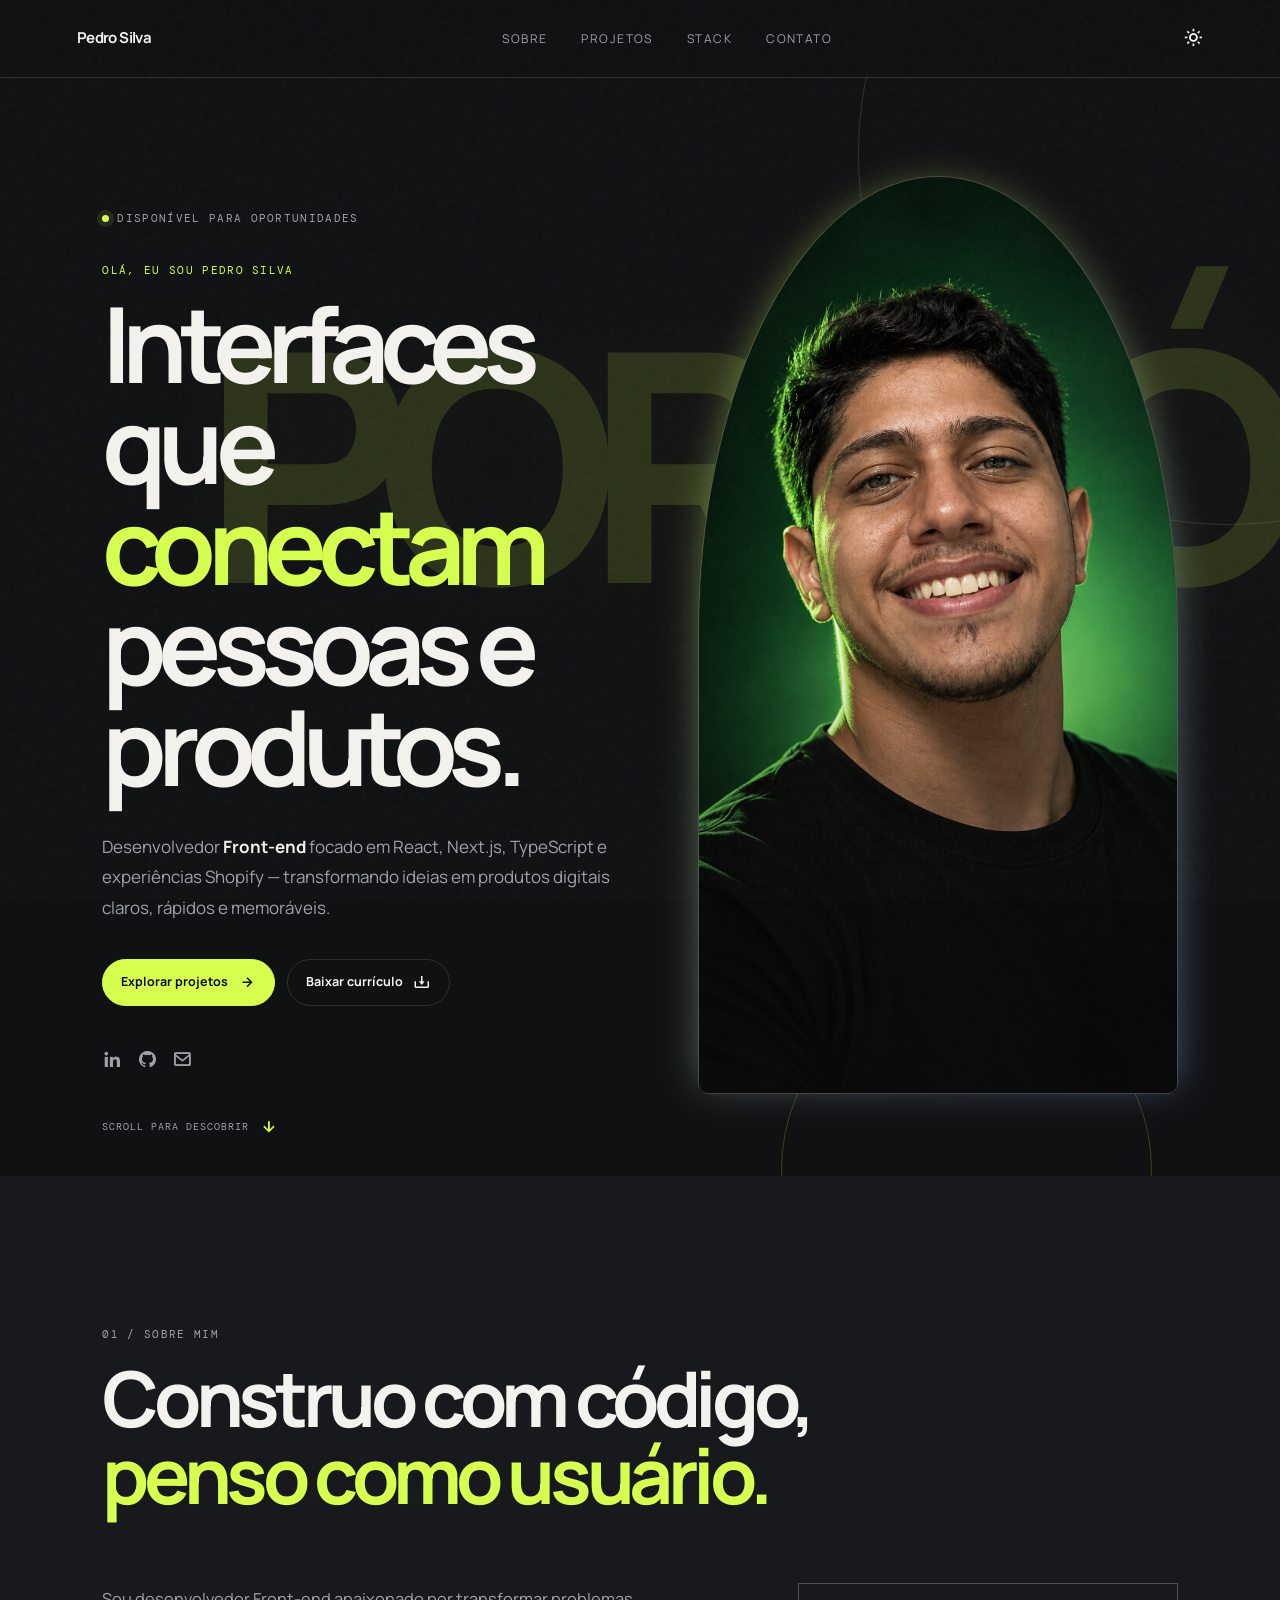
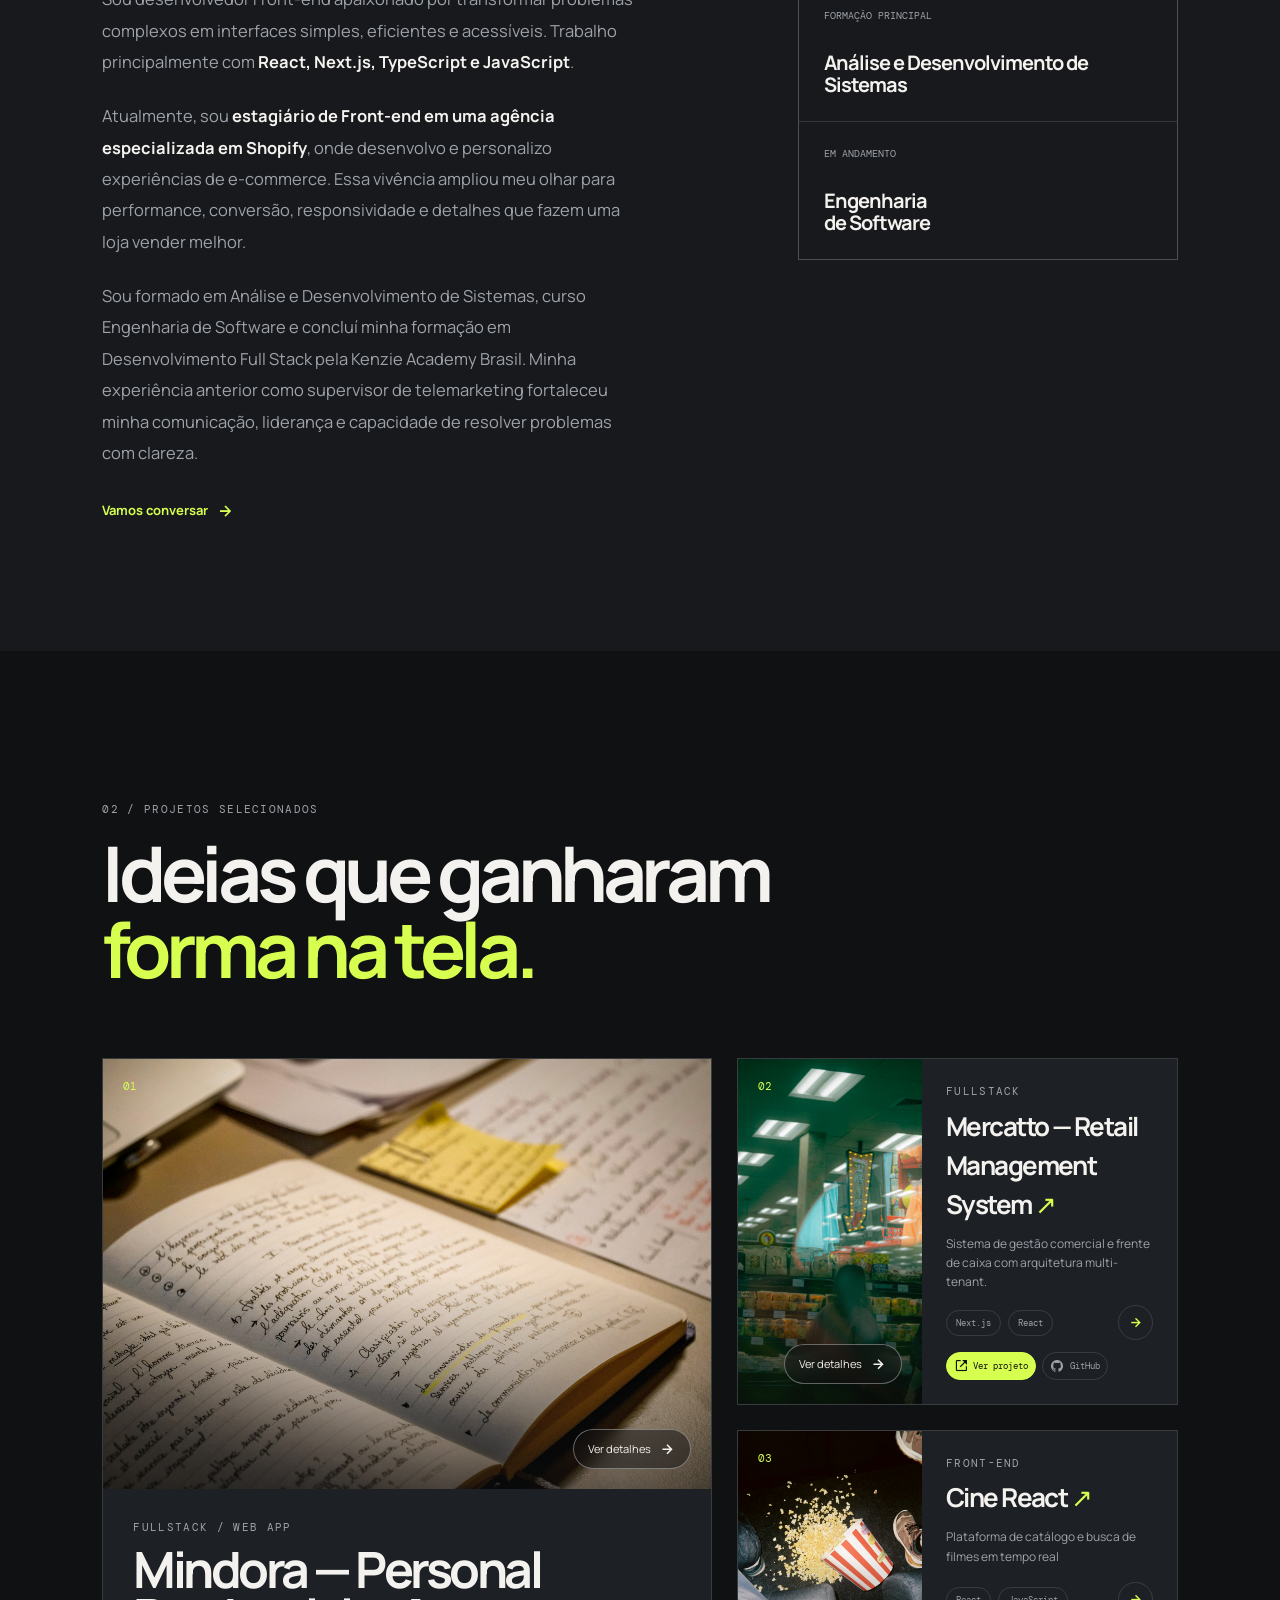
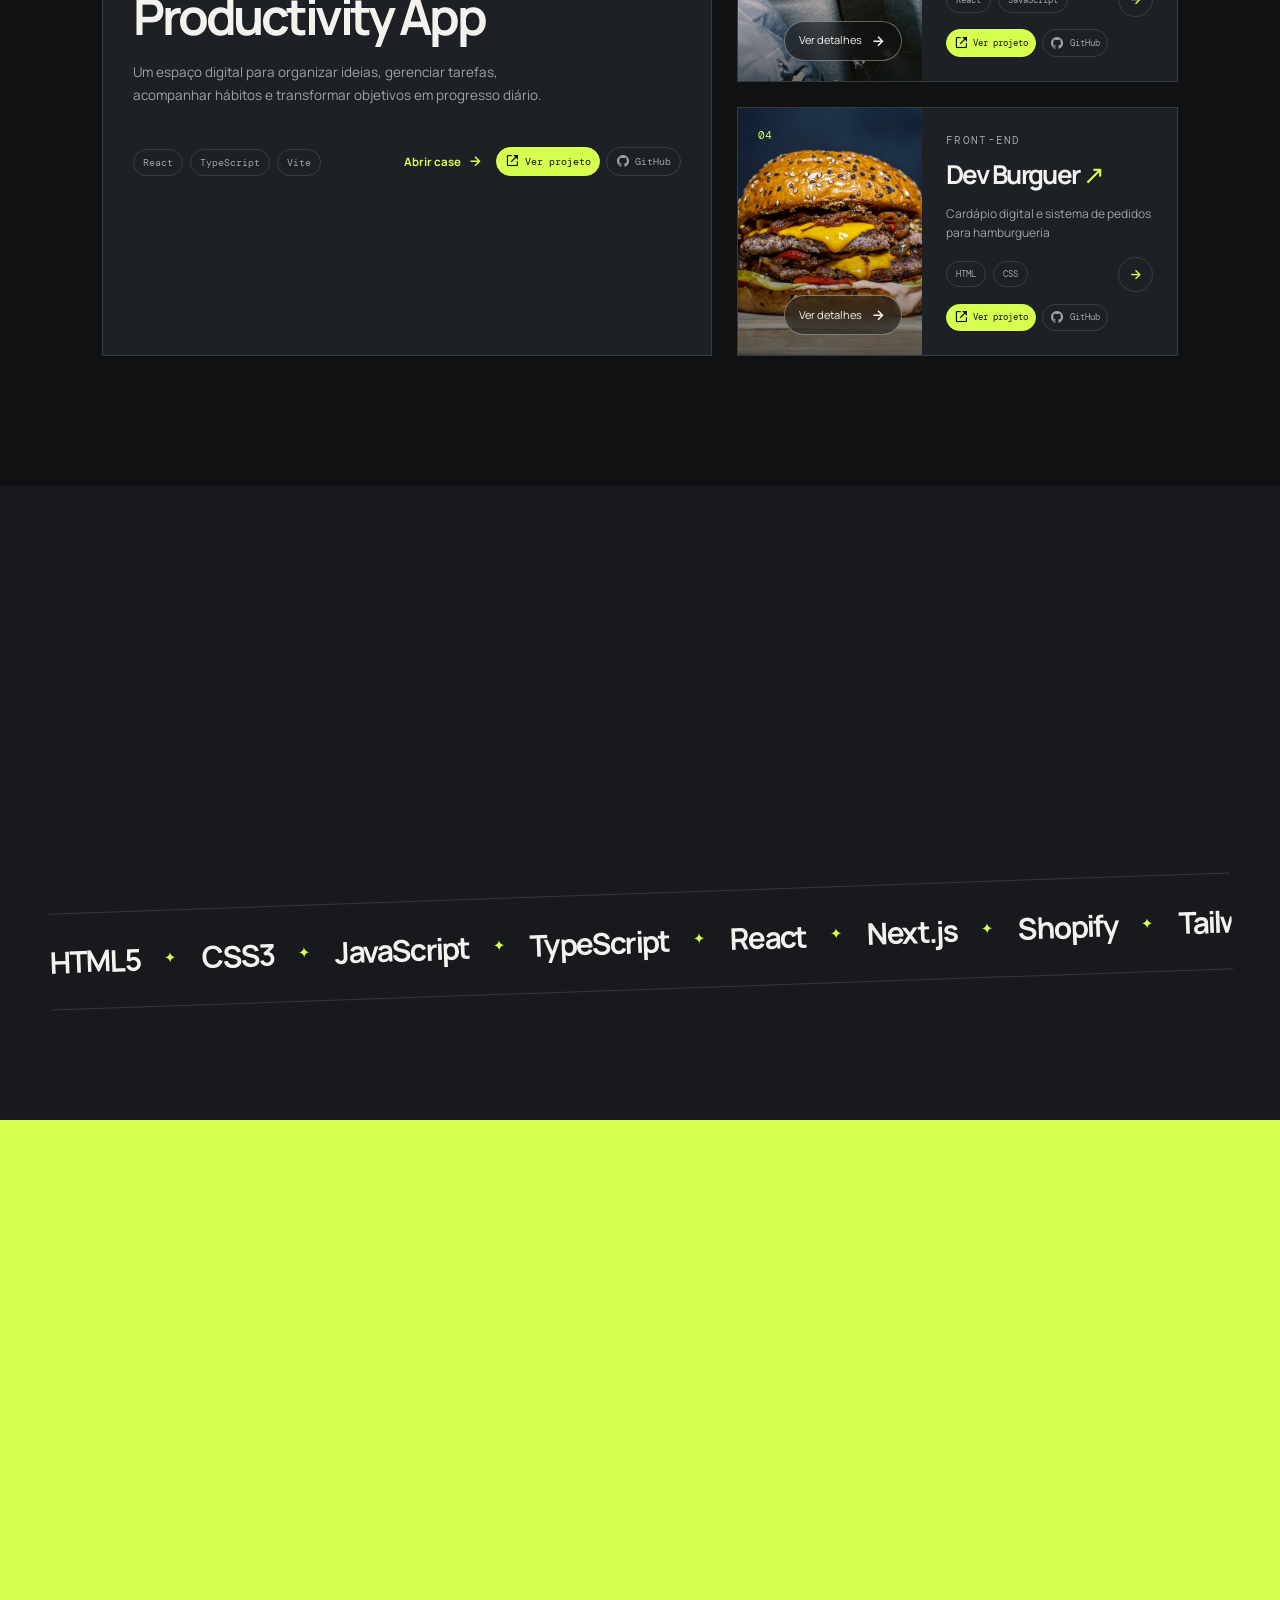
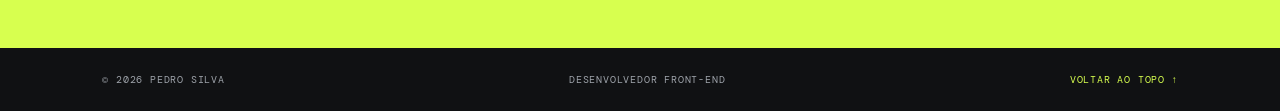
==== commit 584ffec6: "style: alinhar hero a referencia editorial" ====
--- a/index.html
+++ b/index.html
@@ -50,7 +50,7 @@
         </div>
       </div>
       <div class="hero-visual reveal reveal-delay" data-tilt>
-        <span class="hero-backdrop-word" aria-hidden="true">DESENVOLVEDOR</span>
+        <span class="hero-backdrop-word" aria-hidden="true">PORTFÓLIO</span>
         <div class="visual-frame"><img src="assets/profile.png" alt="Foto de Pedro Silva" /></div>
         <!-- <div class="floating-note note-top"><span>01</span><b>Front-end<br />com propósito</b></div> -->
         <!-- <div class="floating-note note-bottom"><i class="bx bx-code-alt"></i><span>React · Next · Shopify</span></div> -->
--- a/style.css
+++ b/style.css
@@ -2010,3 +2010,101 @@
     padding-bottom: 1.8rem
   }
 }
+
+
+/* Hero em camadas: título editorial ao fundo e retrato à frente. */
+.hero {
+  display: block;
+  min-height: 100vh;
+  min-height: 100svh;
+  overflow: hidden;
+  padding-top: 12rem;
+  padding-bottom: 10rem
+}
+
+.hero-copy {
+  width: min(50%, 62rem);
+  margin-top: clamp(5rem, 10vh, 12rem);
+  z-index: 3
+}
+
+.hero-backdrop-word {
+  top: 31%;
+  left: 51%;
+  z-index: 1;
+  color: var(--accent-text);
+  font-size: clamp(12rem, 25vw, 34rem);
+  letter-spacing: -.105em;
+  opacity: .14;
+  transform: translate(-50%, -50%);
+  text-shadow: 0 0 8rem color-mix(in srgb, var(--accent-text) 18%, transparent)
+}
+
+.hero-visual {
+  position: absolute;
+  top: 15%;
+  right: 8vw;
+  bottom: 7%;
+  z-index: 2;
+  width: min(38vw, 48rem);
+  max-width: none;
+  margin: 0
+}
+
+.hero-visual .visual-frame {
+  height: 100%;
+  aspect-ratio: auto;
+  border-radius: 50% 50% 10px 10px
+}
+
+.hero-visual .visual-frame img {
+  object-fit: cover
+}
+
+@media(max-width:900px) {
+  .hero {
+    display: grid;
+    grid-template-columns: 1fr;
+    min-height: auto;
+    padding-top: 13rem;
+    padding-bottom: 9rem
+  }
+  .hero-copy {
+    width: min(100%, 62rem);
+    margin-top: 0
+  }
+  .hero-backdrop-word {
+    top: 68%;
+    left: 50%;
+    font-size: clamp(10rem, 21vw, 19rem)
+  }
+  .hero-visual {
+    position: relative;
+    top: auto;
+    right: auto;
+    bottom: auto;
+    width: min(80%, 42rem);
+    height: auto;
+    aspect-ratio: 4/5;
+    margin: 4rem auto 0
+  }
+  .hero-visual .visual-frame {
+    height: 100%
+  }
+}
+
+@media(max-width:620px) {
+  .hero {
+    padding-top: 12rem;
+    padding-bottom: 8rem
+  }
+  .hero-backdrop-word {
+    top: 72%;
+    font-size: 20vw;
+    opacity: .12
+  }
+  .hero-visual {
+    width: 88%;
+    margin-top: 3rem
+  }
+}
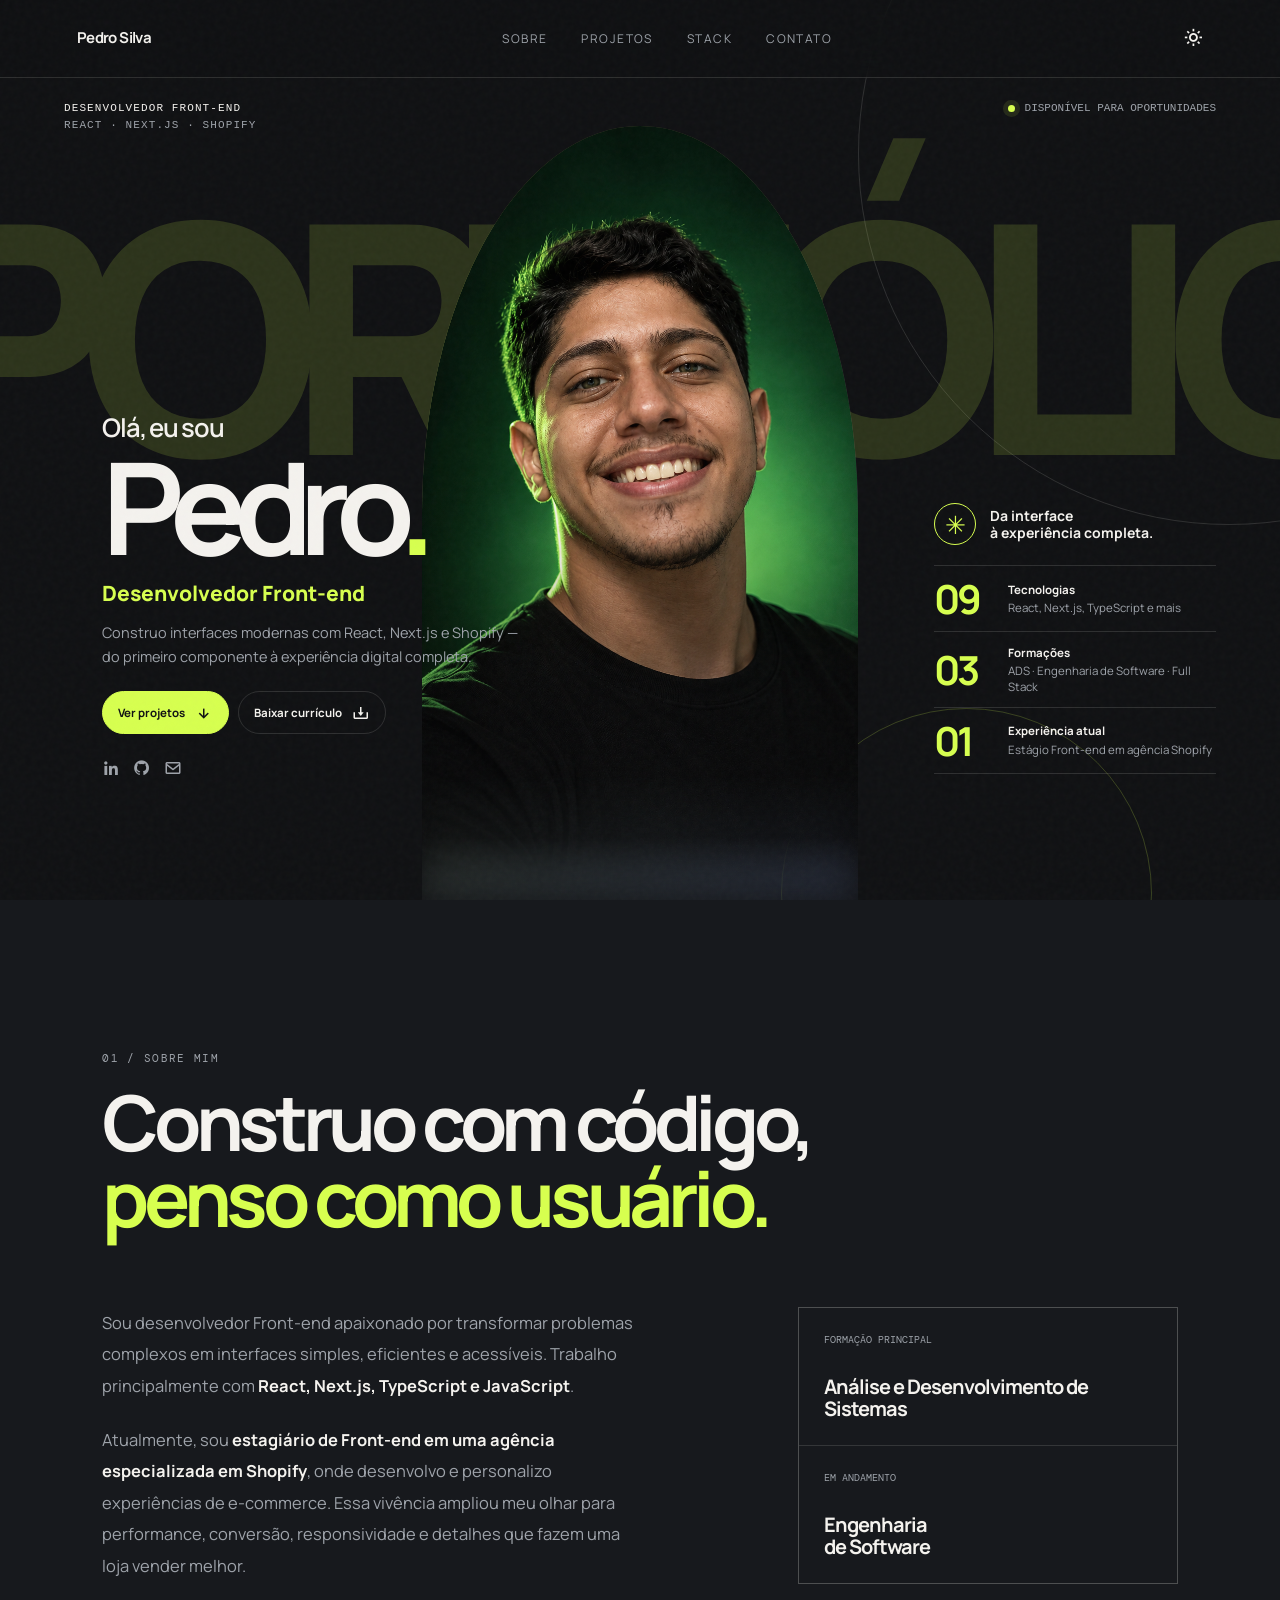
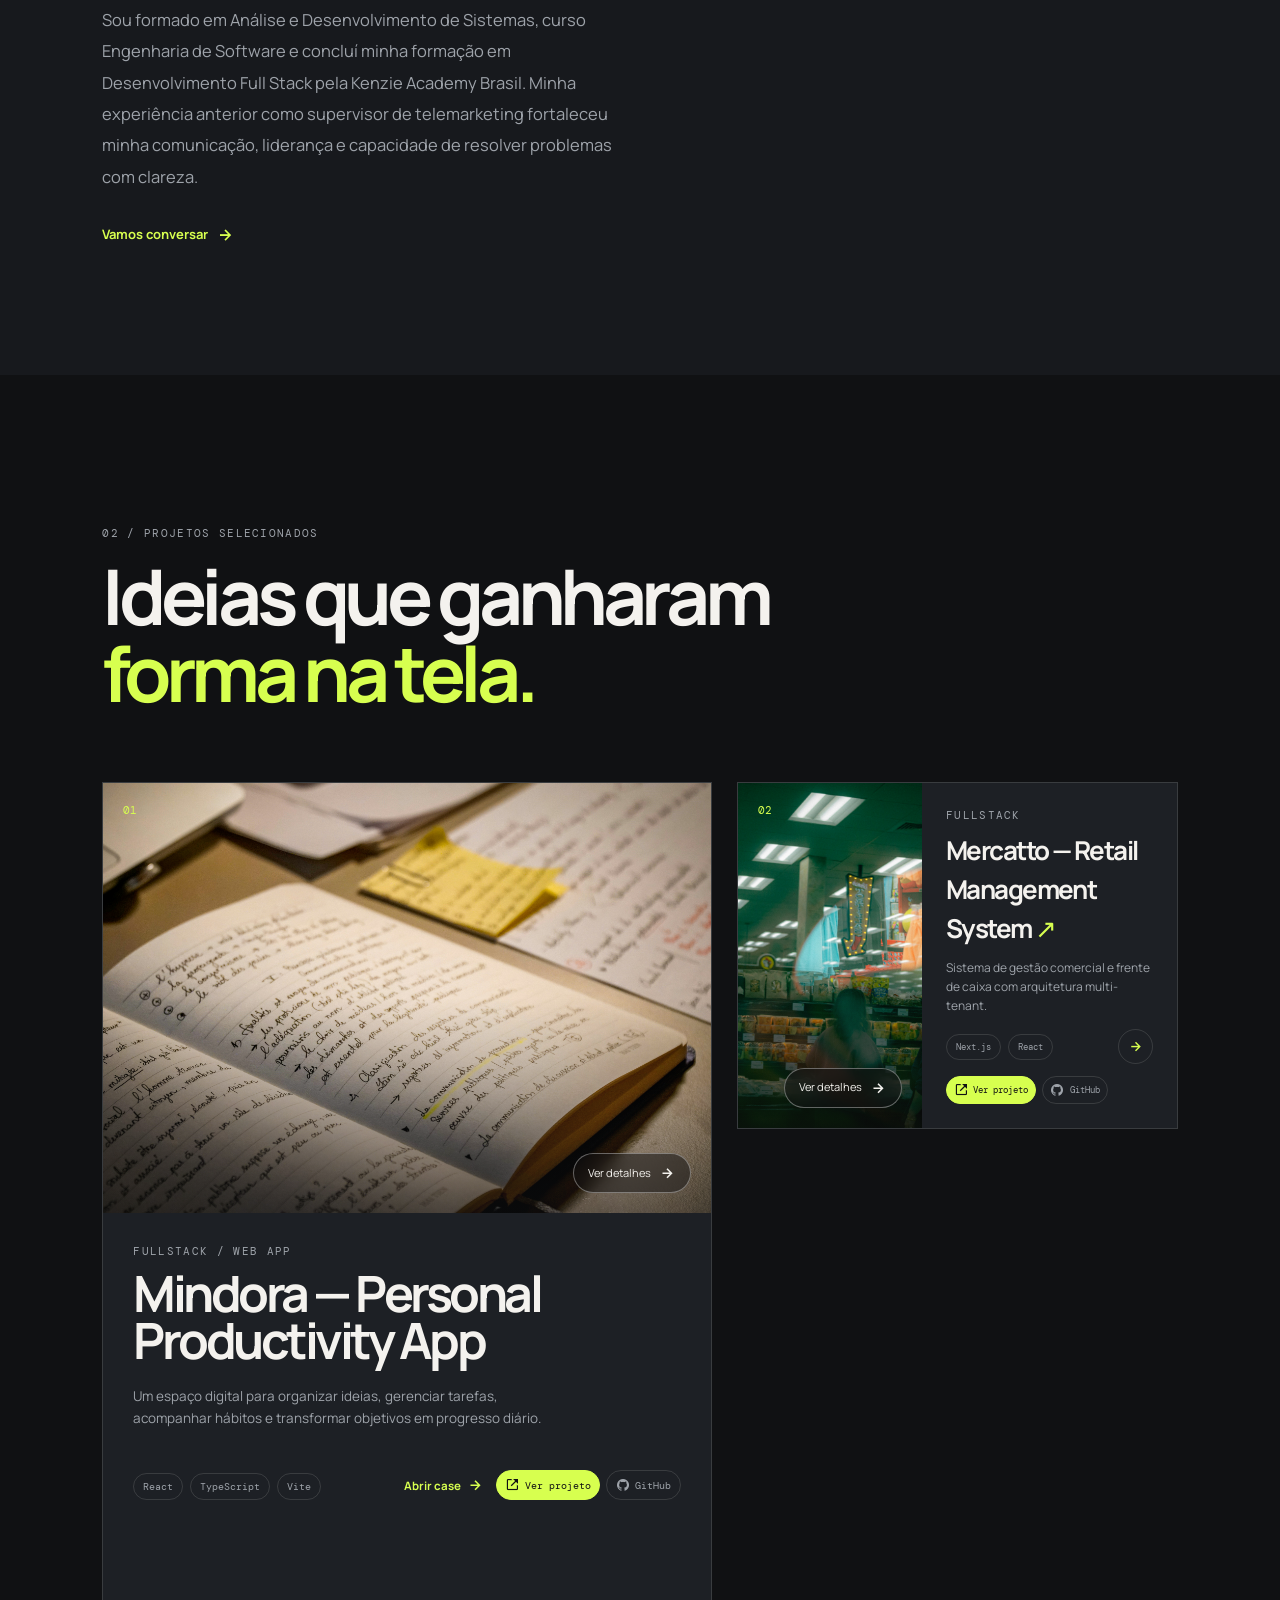
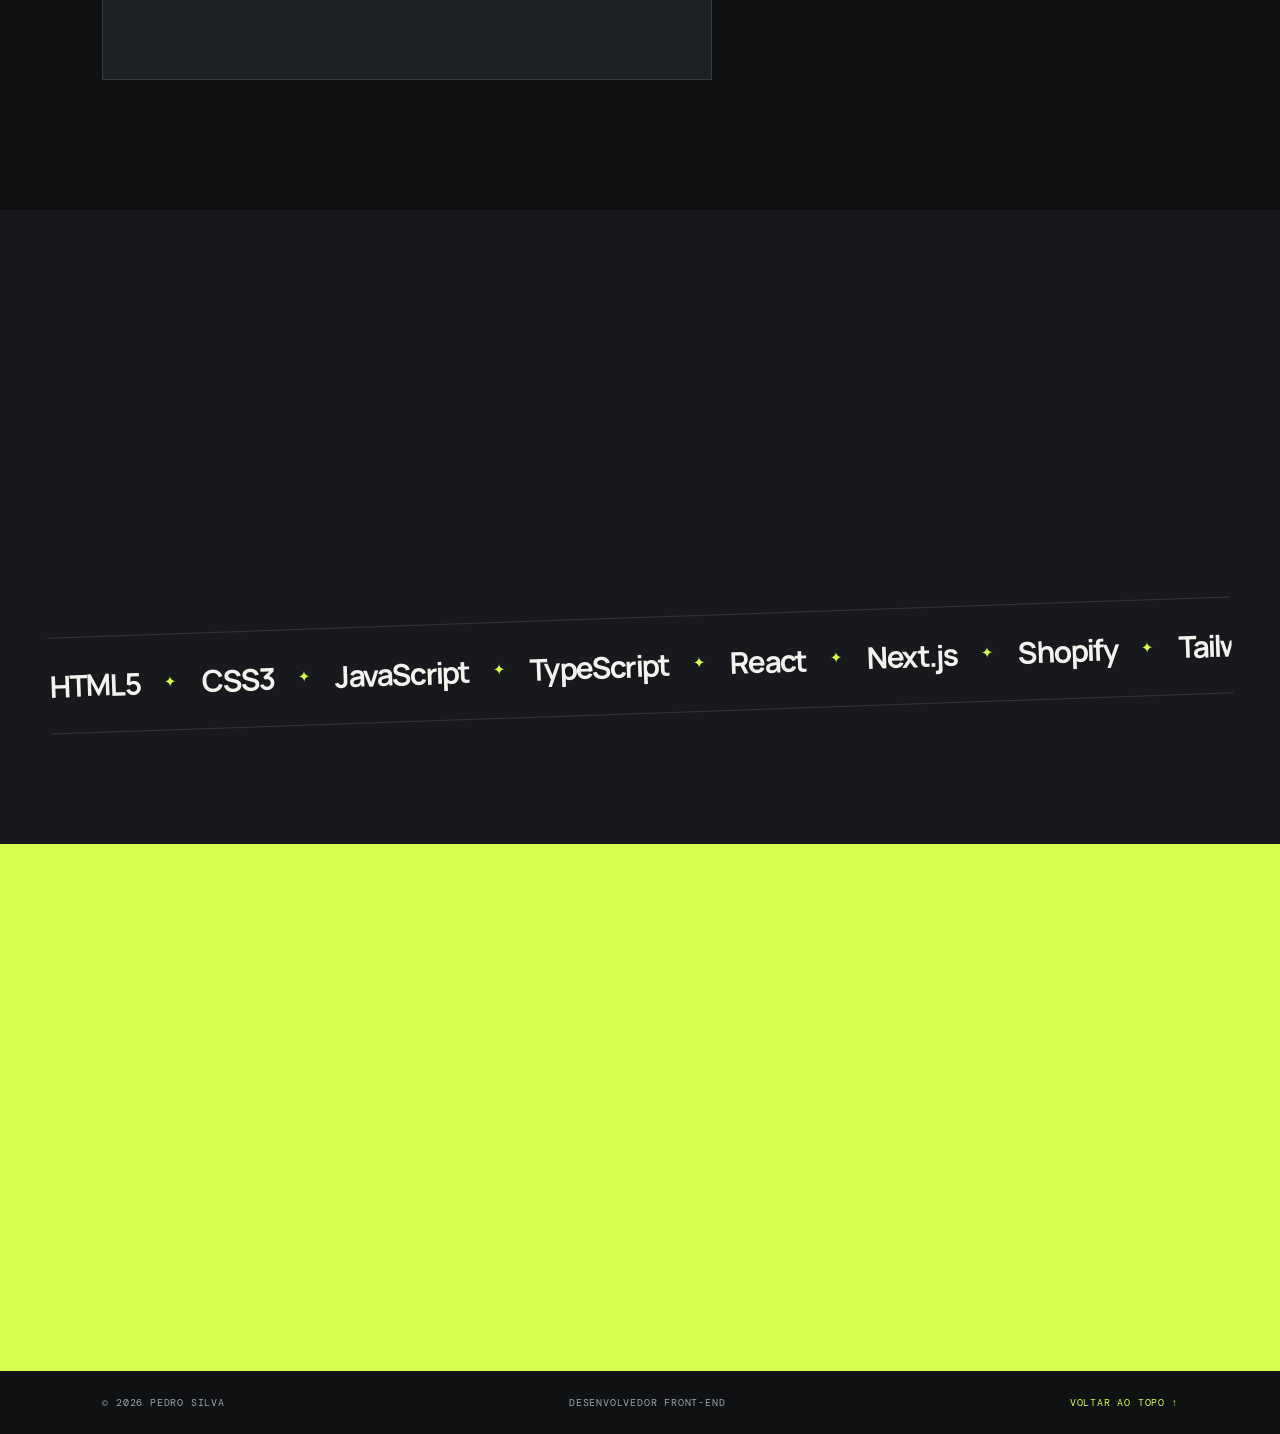
==== commit fdabf2c0: "style: reorganizar hero no layout da referencia" ====
--- a/index.html
+++ b/index.html
@@ -34,13 +34,18 @@
     <section class="hero section" id="home">
       <div class="hero-orbit orbit-one" aria-hidden="true"></div>
       <div class="hero-orbit orbit-two" aria-hidden="true"></div>
+      <div class="hero-topline">
+        <p>Desenvolvedor Front-end<br /><span>React · Next.js · Shopify</span></p>
+        <p class="hero-availability"><span class="status-dot"></span> Disponível para oportunidades</p>
+      </div>
+      <span class="hero-backdrop-word" aria-hidden="true">PORTFÓLIO</span>
       <div class="hero-copy reveal">
-        <p class="eyebrow"><span class="status-dot"></span> Disponível para oportunidades</p>
-        <p class="hero-kicker">Olá, eu sou Pedro Silva</p>
-        <h1>Interfaces que <em>conectam</em><br />pessoas e produtos.</h1>
-        <p class="hero-description">Desenvolvedor <strong>Front-end</strong> focado em React, Next.js, TypeScript e experiências Shopify — transformando ideias em produtos digitais claros, rápidos e memoráveis.</p>
+        <p class="hero-intro">Olá, eu sou</p>
+        <h1>Pedro<span>.</span></h1>
+        <p class="hero-role">Desenvolvedor Front-end</p>
+        <p class="hero-description">Construo interfaces modernas com React, Next.js e Shopify — do primeiro componente à experiência digital completa.</p>
         <div class="hero-actions">
-          <a class="button button-primary" href="#projects">Explorar projetos <i class="bx bx-right-arrow-alt" aria-hidden="true"></i></a>
+          <a class="button button-primary" href="#projects">Ver projetos <i class="bx bx-down-arrow-alt" aria-hidden="true"></i></a>
           <a class="button button-ghost" href="assets/Curriculo_Pedro_Henrique_Silva_Frontend_Junior.pdf" download>Baixar currículo <i class="bx bx-download" aria-hidden="true"></i></a>
         </div>
         <div class="hero-socials" aria-label="Redes sociais">
@@ -50,11 +55,14 @@
         </div>
       </div>
       <div class="hero-visual reveal reveal-delay" data-tilt>
-        <span class="hero-backdrop-word" aria-hidden="true">PORTFÓLIO</span>
         <div class="visual-frame"><img src="assets/profile.png" alt="Foto de Pedro Silva" /></div>
-        <!-- <div class="floating-note note-top"><span>01</span><b>Front-end<br />com propósito</b></div> -->
-        <!-- <div class="floating-note note-bottom"><i class="bx bx-code-alt"></i><span>React · Next · Shopify</span></div> -->
       </div>
+      <aside class="hero-proof" aria-label="Experiência e tecnologias">
+        <p class="hero-proof-lead"><span aria-hidden="true">✳</span><strong>Da interface<br />à experiência completa.</strong></p>
+        <div class="hero-proof-row"><strong>09</strong><p><b>Tecnologias</b><span>React, Next.js, TypeScript e mais</span></p></div>
+        <div class="hero-proof-row"><strong>03</strong><p><b>Formações</b><span>ADS · Engenharia de Software · Full Stack</span></p></div>
+        <div class="hero-proof-row"><strong>01</strong><p><b>Experiência atual</b><span>Estágio Front-end em agência Shopify</span></p></div>
+      </aside>
       <a class="scroll-cue" href="#about"><span>Scroll para descobrir</span><i class="bx bx-down-arrow-alt" aria-hidden="true"></i></a>
     </section>
 
--- a/style.css
+++ b/style.css
@@ -2012,99 +2012,303 @@
 }
 
 
-/* Hero em camadas: título editorial ao fundo e retrato à frente. */
+/* Hero editorial: assinatura no topo, nome à esquerda, retrato central e provas à direita. */
 .hero {
   display: block;
   min-height: 100vh;
   min-height: 100svh;
   overflow: hidden;
-  padding-top: 12rem;
-  padding-bottom: 10rem
-}
-
-.hero-copy {
-  width: min(50%, 62rem);
-  margin-top: clamp(5rem, 10vh, 12rem);
-  z-index: 3
+  padding: 12rem 5vw 8rem
+}
+
+.hero-topline {
+  position: absolute;
+  top: 10rem;
+  left: 5vw;
+  right: 5vw;
+  z-index: 5;
+  display: flex;
+  align-items: flex-start;
+  justify-content: space-between;
+  gap: 2rem;
+  font: 500 1.1rem/1.55 'DM Mono', monospace;
+  letter-spacing: .1em;
+  text-transform: uppercase
+}
+
+.hero-topline p {
+  color: var(--text)
+}
+
+.hero-topline p span {
+  color: var(--muted)
+}
+
+.hero-topline .hero-availability {
+  display: flex;
+  align-items: center;
+  gap: 1rem;
+  color: var(--muted);
+  letter-spacing: 0
+}
+
+.hero-availability .status-dot {
+  flex: 0 0 7px
 }
 
 .hero-backdrop-word {
-  top: 31%;
-  left: 51%;
+  position: absolute;
+  top: 37%;
+  left: 50%;
   z-index: 1;
   color: var(--accent-text);
-  font-size: clamp(12rem, 25vw, 34rem);
-  letter-spacing: -.105em;
+  font-size: clamp(14rem, 25vw, 38rem);
+  font-weight: 800;
+  letter-spacing: -.11em;
+  line-height: .8;
+  white-space: nowrap;
   opacity: .14;
   transform: translate(-50%, -50%);
-  text-shadow: 0 0 8rem color-mix(in srgb, var(--accent-text) 18%, transparent)
+  pointer-events: none
+}
+
+.hero-copy {
+  position: absolute;
+  left: 8vw;
+  bottom: 13vh;
+  z-index: 4;
+  width: min(34vw, 48rem)
+}
+
+.hero-intro {
+  margin-bottom: .6rem;
+  color: var(--text);
+  font-size: clamp(1.8rem, 2vw, 2.6rem);
+  font-weight: 600;
+  letter-spacing: -.05em
+}
+
+.hero-copy h1 {
+  font-size: clamp(7rem, 10vw, 14rem);
+  line-height: .83;
+  letter-spacing: -.105em
+}
+
+.hero-copy h1 span {
+  color: var(--accent-text)
+}
+
+.hero-role {
+  margin-top: 1.8rem;
+  color: var(--accent-text);
+  font-size: clamp(1.5rem, 1.7vw, 2.1rem);
+  font-weight: 800
+}
+
+.hero-description {
+  max-width: 44rem;
+  margin: 1.2rem 0 2.2rem;
+  font-size: 1.45rem;
+  line-height: 1.65
+}
+
+.hero-actions {
+  gap: .9rem
+}
+
+.hero-copy .button {
+  padding: 1.15rem 1.5rem;
+  font-size: 1.15rem
+}
+
+.hero-socials {
+  gap: 1.3rem;
+  margin-top: 2.2rem
+}
+
+.hero-socials a {
+  font-size: 1.8rem
 }
 
 .hero-visual {
   position: absolute;
-  top: 15%;
-  right: 8vw;
-  bottom: 7%;
-  z-index: 2;
-  width: min(38vw, 48rem);
+  top: 14%;
+  bottom: 0;
+  left: calc(50% - min(17vw, 23rem));
+  z-index: 3;
+  width: min(34vw, 46rem);
   max-width: none;
   margin: 0
 }
 
 .hero-visual .visual-frame {
+  width: 100%;
   height: 100%;
   aspect-ratio: auto;
-  border-radius: 50% 50% 10px 10px
+  overflow: hidden;
+  border: 0;
+  border-radius: 50% 50% 0 0;
+  background: transparent
 }
 
 .hero-visual .visual-frame img {
-  object-fit: cover
+  object-fit: cover;
+  object-position: center top;
+  mask-image: linear-gradient(to bottom, #000 84%, rgba(0, 0, 0, .82) 92%, transparent 100%)
+}
+
+.hero-proof {
+  position: absolute;
+  right: 5vw;
+  bottom: 14vh;
+  z-index: 4;
+  width: min(22vw, 32rem)
+}
+
+.hero-proof-lead {
+  display: flex;
+  align-items: center;
+  gap: 1.4rem;
+  padding-bottom: 2rem;
+  border-bottom: 1px solid var(--line);
+  font-size: 1.4rem;
+  line-height: 1.25
+}
+
+.hero-proof-lead>span {
+  display: grid;
+  flex: 0 0 4.2rem;
+  width: 4.2rem;
+  height: 4.2rem;
+  place-items: center;
+  border: 1px solid var(--accent);
+  border-radius: 50%;
+  color: var(--accent-text);
+  font-size: 2.5rem
+}
+
+.hero-proof-row {
+  display: grid;
+  grid-template-columns: 6.2rem 1fr;
+  align-items: center;
+  gap: 1.2rem;
+  padding: 1.25rem 0;
+  border-bottom: 1px solid var(--line)
+}
+
+.hero-proof-row>strong {
+  color: var(--accent-text);
+  font-size: 4rem;
+  line-height: 1;
+  letter-spacing: -.09em
+}
+
+.hero-proof-row p {
+  display: grid;
+  gap: .3rem;
+  font-size: 1.15rem;
+  line-height: 1.35
+}
+
+.hero-proof-row p span {
+  color: var(--muted)
+}
+
+.hero .scroll-cue {
+  display: none
 }
 
 @media(max-width:900px) {
   .hero {
-    display: grid;
-    grid-template-columns: 1fr;
     min-height: auto;
-    padding-top: 13rem;
-    padding-bottom: 9rem
+    padding: 11rem 6vw 8rem
+  }
+  .hero-topline {
+    top: 8.5rem;
+    left: 6vw;
+    right: 6vw
+  }
+  .hero-backdrop-word {
+    top: 50%;
+    font-size: clamp(10rem, 21vw, 20rem)
   }
   .hero-copy {
-    width: min(100%, 62rem);
-    margin-top: 0
+    position: relative;
+    left: auto;
+    bottom: auto;
+    width: min(58%, 48rem);
+    margin-top: 12rem
+  }
+  .hero-copy h1 {
+    font-size: clamp(7rem, 13vw, 11rem)
+  }
+  .hero-visual {
+    top: 24%;
+    bottom: auto;
+    left: auto;
+    right: 5vw;
+    width: 42%;
+    height: 60vw;
+    max-height: 58rem
+  }
+  .hero-proof {
+    position: relative;
+    right: auto;
+    bottom: auto;
+    width: min(58%, 48rem);
+    margin: 5rem 0 0 auto
+  }
+  .hero-proof-row {
+    grid-template-columns: 6.2rem 1fr
+  }
+}
+
+@media(max-width:620px) {
+  .hero {
+    padding: 10rem 6vw 6rem
+  }
+  .hero-topline {
+    top: 7.8rem;
+    font-size: .88rem
+  }
+  .hero-topline .hero-availability {
+    gap: .7rem;
+    font-size: .9rem
   }
   .hero-backdrop-word {
-    top: 68%;
-    left: 50%;
-    font-size: clamp(10rem, 21vw, 19rem)
+    top: 39%;
+    font-size: 21vw;
+    opacity: .12
+  }
+  .hero-copy {
+    width: 100%;
+    margin-top: 10rem
+  }
+  .hero-copy h1 {
+    font-size: clamp(7rem, 20vw, 10rem)
+  }
+  .hero-role {
+    margin-top: 1.2rem
+  }
+  .hero-description {
+    max-width: 38rem
   }
   .hero-visual {
     position: relative;
     top: auto;
     right: auto;
+    left: auto;
     bottom: auto;
-    width: min(80%, 42rem);
-    height: auto;
-    aspect-ratio: 4/5;
-    margin: 4rem auto 0
-  }
-  .hero-visual .visual-frame {
-    height: 100%
-  }
-}
-
-@media(max-width:620px) {
-  .hero {
-    padding-top: 12rem;
-    padding-bottom: 8rem
-  }
-  .hero-backdrop-word {
-    top: 72%;
-    font-size: 20vw;
-    opacity: .12
-  }
-  .hero-visual {
-    width: 88%;
-    margin-top: 3rem
-  }
-}
+    width: min(78%, 34rem);
+    height: 105vw;
+    max-height: 44rem;
+    margin: 3rem auto 0
+  }
+  .hero-proof {
+    width: 100%;
+    margin: 3rem 0 0
+  }
+  .hero-proof-row>strong {
+    font-size: 3.5rem
+  }
+}
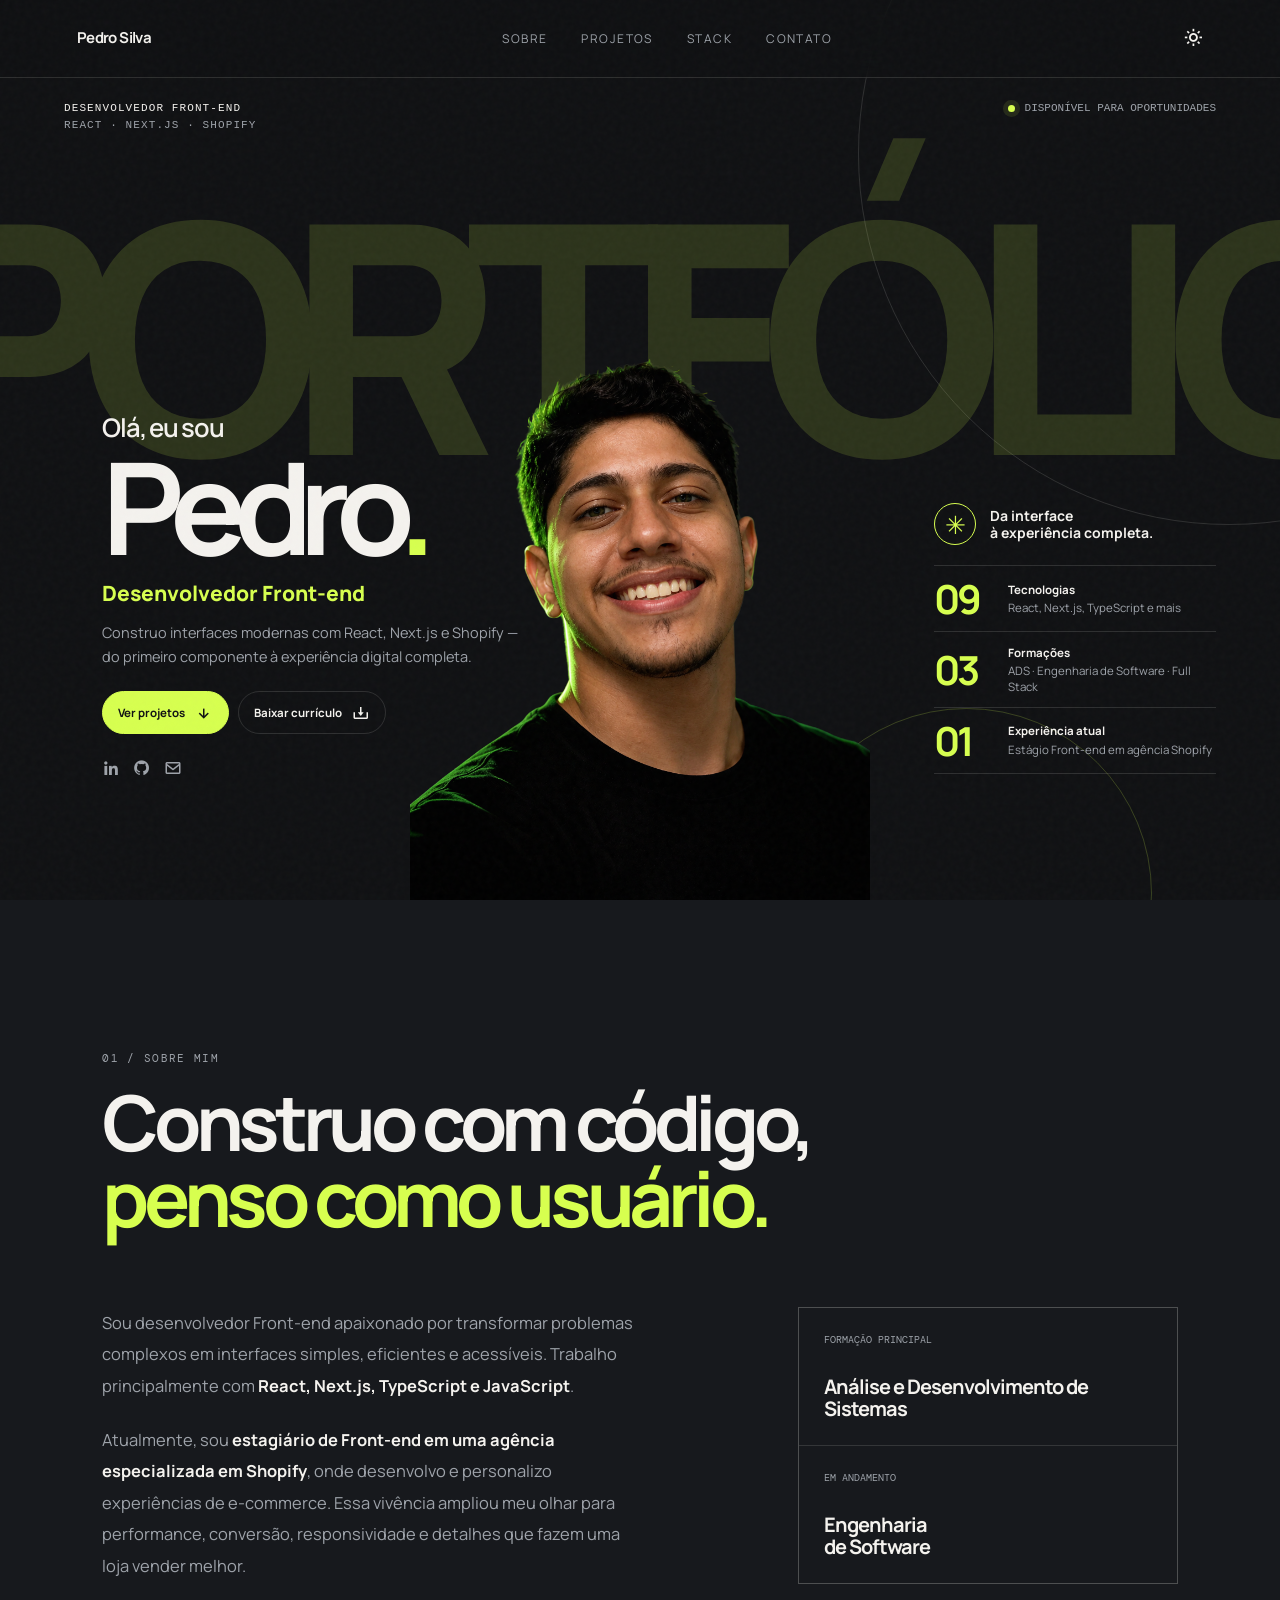
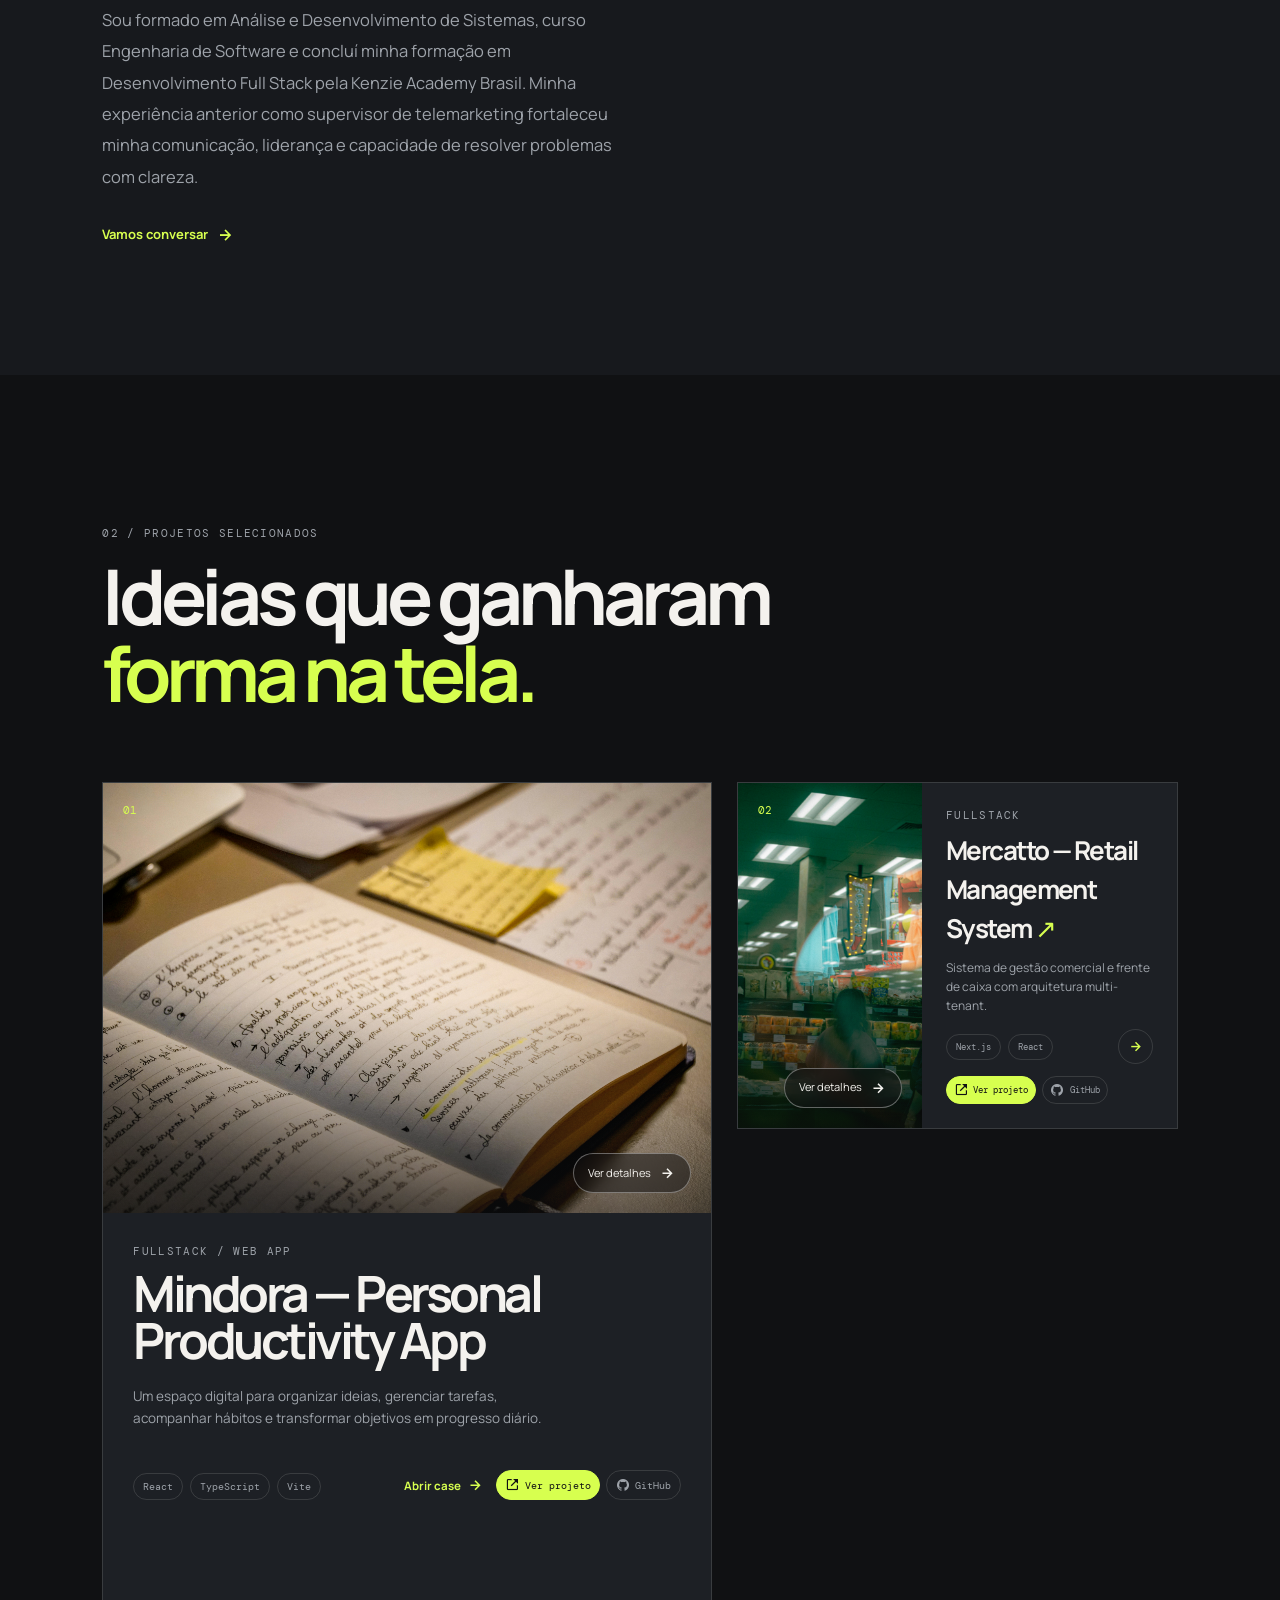
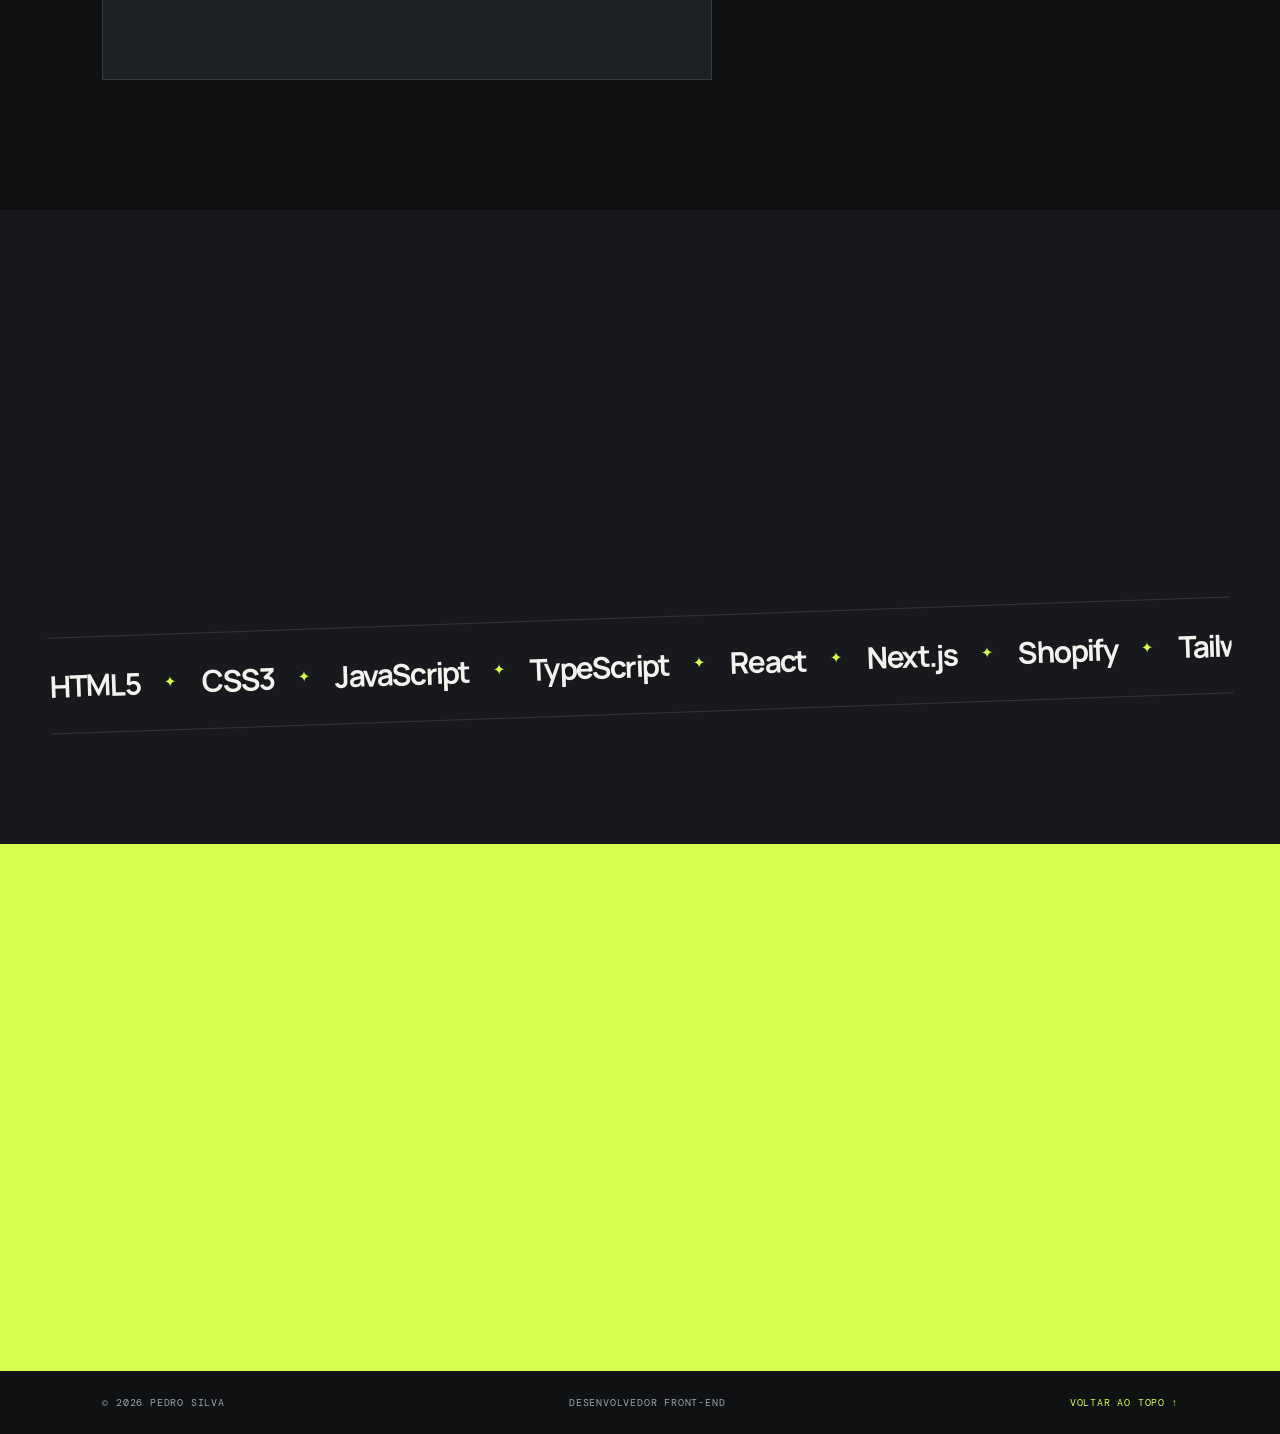
==== commit dd130b6b: "style: remover fundo e moldura do retrato da hero" ====
--- a/index.html
+++ b/index.html
@@ -55,7 +55,7 @@
         </div>
       </div>
       <div class="hero-visual reveal reveal-delay" data-tilt>
-        <div class="visual-frame"><img src="assets/profile.png" alt="Foto de Pedro Silva" /></div>
+        <div class="visual-frame"><img src="assets/profile-cutout.png" alt="Foto de Pedro Silva" /></div>
       </div>
       <aside class="hero-proof" aria-label="Experiência e tecnologias">
         <p class="hero-proof-lead"><span aria-hidden="true">✳</span><strong>Da interface<br />à experiência completa.</strong></p>
--- a/style.css
+++ b/style.css
@@ -2132,11 +2132,11 @@
 
 .hero-visual {
   position: absolute;
-  top: 14%;
-  bottom: 0;
-  left: calc(50% - min(17vw, 23rem));
+  top: 5%;
+  bottom: -8%;
+  left: calc(50% - min(18vw, 24.5rem));
   z-index: 3;
-  width: min(34vw, 46rem);
+  width: min(36vw, 49rem);
   max-width: none;
   margin: 0
 }
@@ -2145,16 +2145,22 @@
   width: 100%;
   height: 100%;
   aspect-ratio: auto;
-  overflow: hidden;
+  overflow: visible;
   border: 0;
-  border-radius: 50% 50% 0 0;
+  border-radius: 0;
   background: transparent
 }
 
+.hero-visual .visual-frame::before,
+.hero-visual .visual-frame::after {
+  display: none
+}
+
 .hero-visual .visual-frame img {
-  object-fit: cover;
-  object-position: center top;
-  mask-image: linear-gradient(to bottom, #000 84%, rgba(0, 0, 0, .82) 92%, transparent 100%)
+  object-fit: contain;
+  object-position: center bottom;
+  filter: none;
+  mask-image: none
 }
 
 .hero-proof {
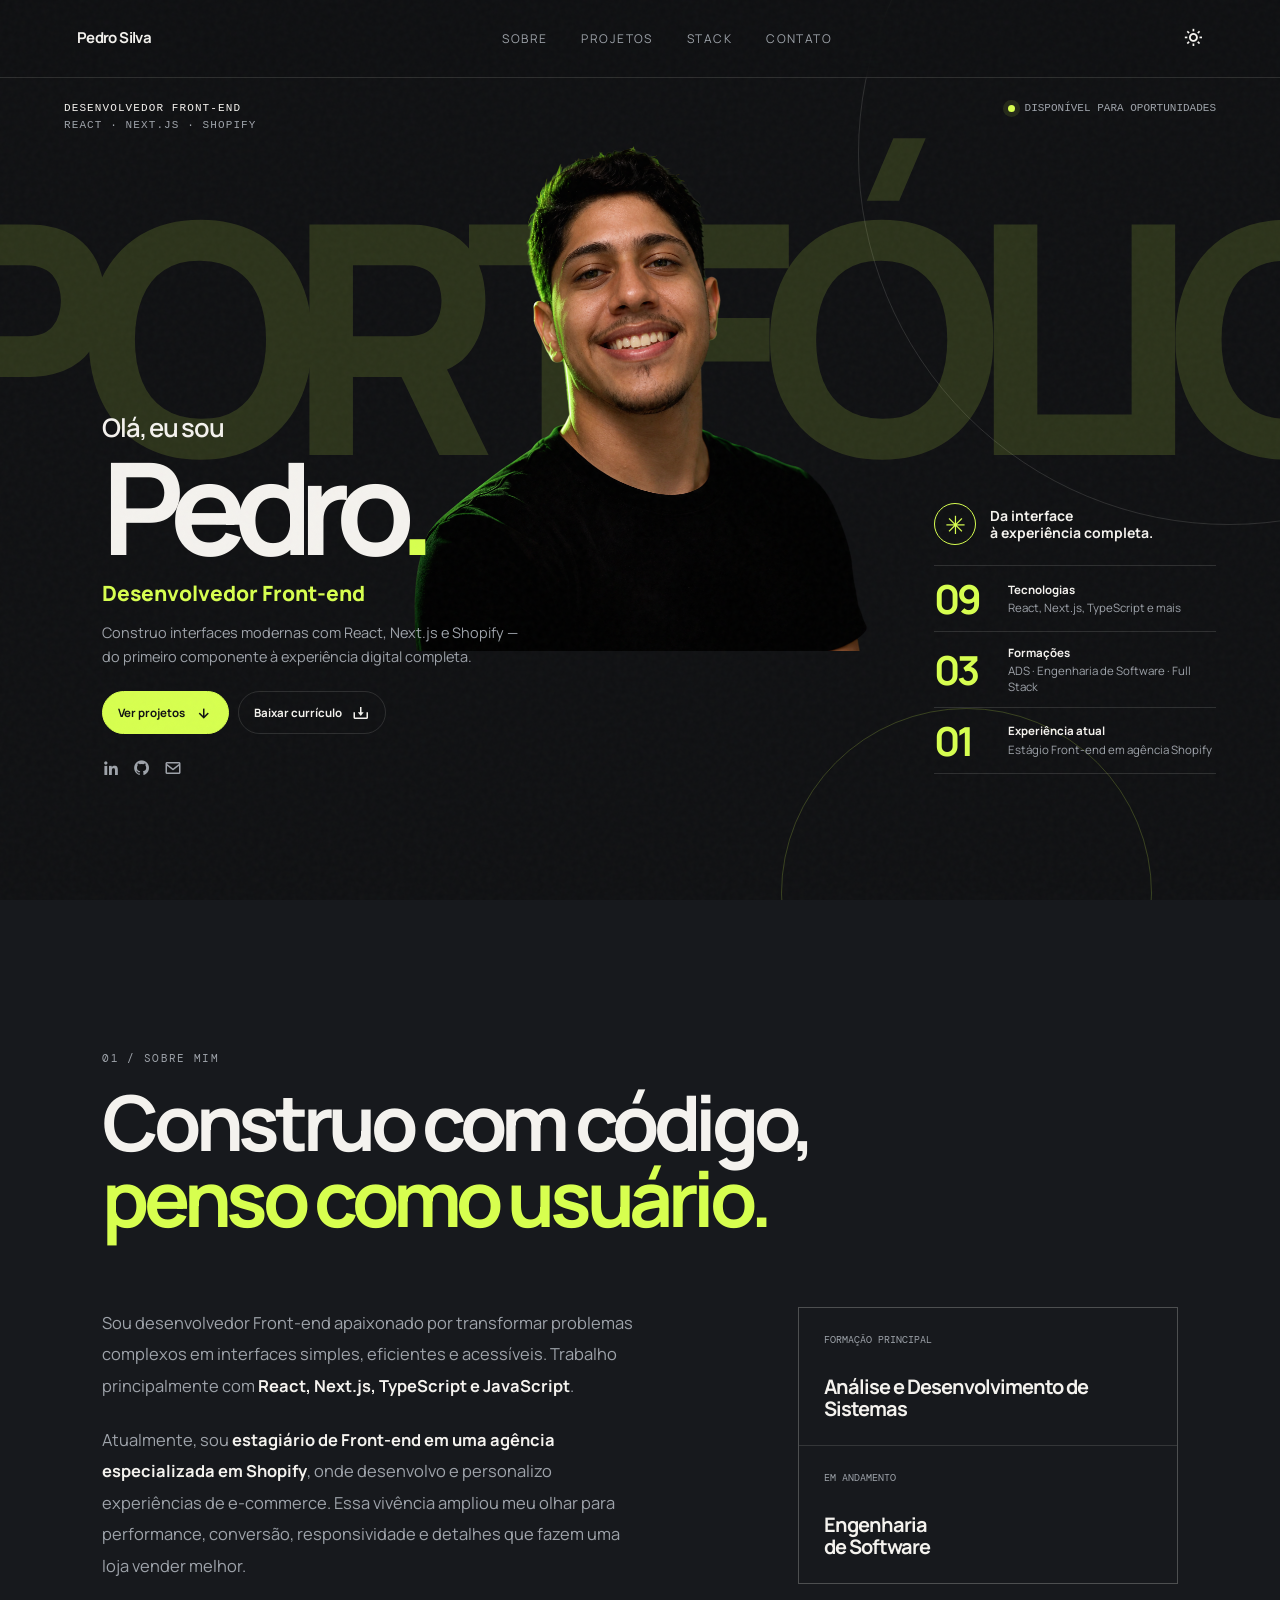
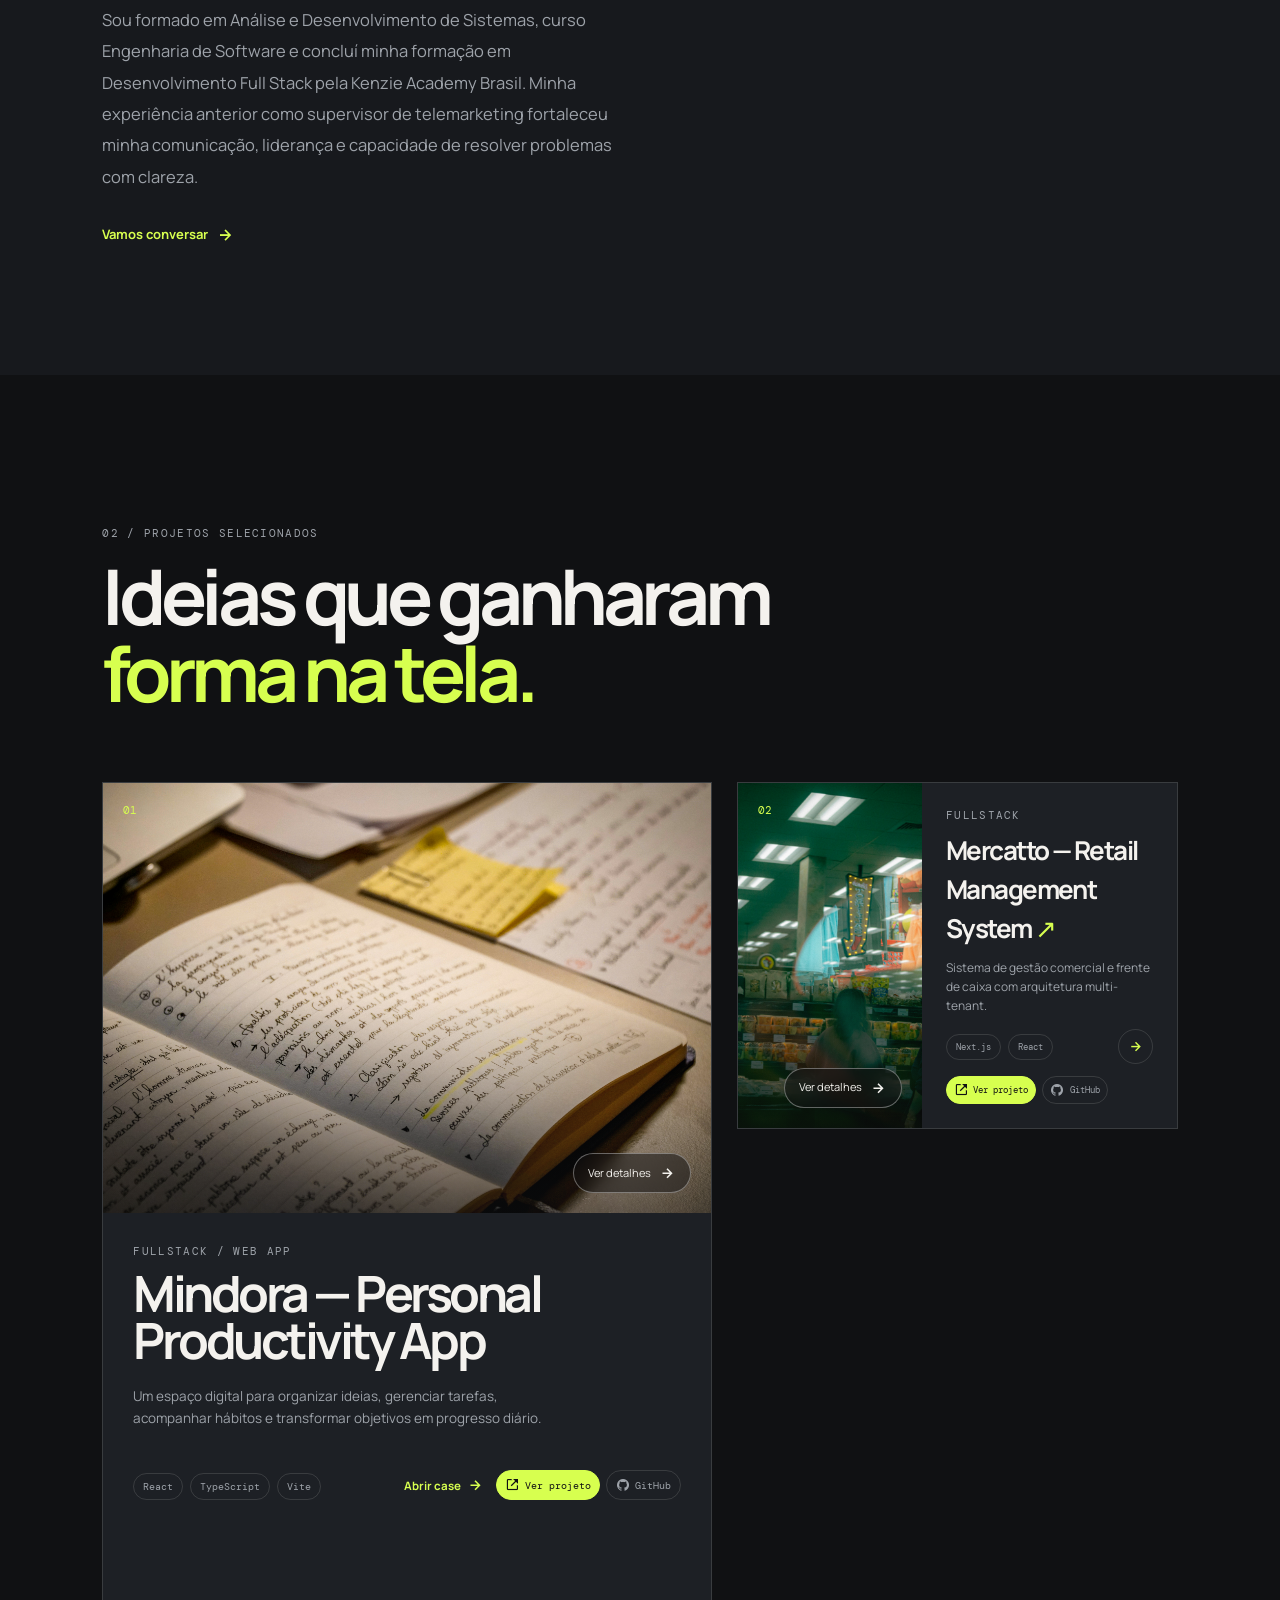
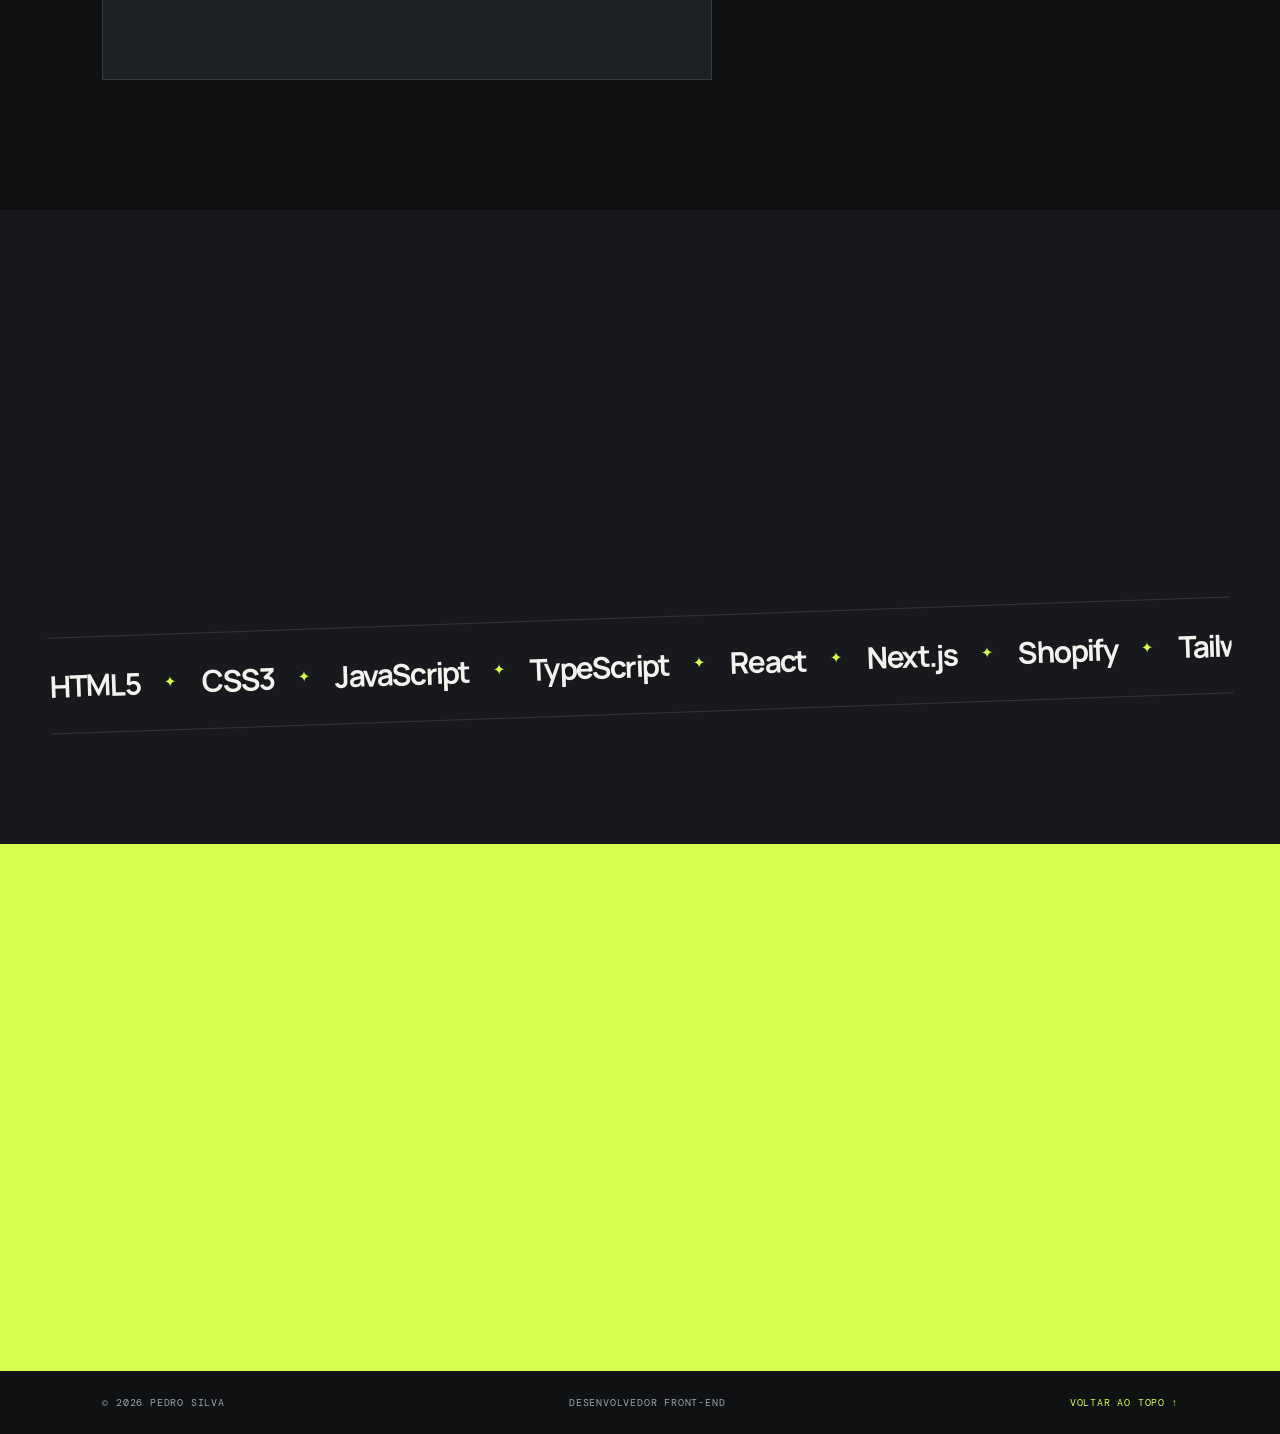
==== commit 737c0453: "feat: ajustar retrato e adicionar parallax na hero" ====
--- a/index.html
+++ b/index.html
@@ -54,8 +54,8 @@
           <a href="mailto:pedrosilva10057@gmail.com" aria-label="Enviar e-mail"><i class="bx bx-envelope"></i></a>
         </div>
       </div>
-      <div class="hero-visual reveal reveal-delay" data-tilt>
-        <div class="visual-frame"><img src="assets/profile-cutout.png" alt="Foto de Pedro Silva" /></div>
+      <div class="hero-visual reveal reveal-delay" data-tilt data-parallax>
+        <div class="visual-frame"><img src="assets/profile-cutout-full.png" alt="Foto de Pedro Silva" /></div>
       </div>
       <aside class="hero-proof" aria-label="Experiência e tecnologias">
         <p class="hero-proof-lead"><span aria-hidden="true">✳</span><strong>Da interface<br />à experiência completa.</strong></p>
--- a/style.css
+++ b/style.css
@@ -2132,11 +2132,12 @@
 
 .hero-visual {
   position: absolute;
-  top: 5%;
-  bottom: -8%;
+  top: 7%;
+  bottom: auto;
   left: calc(50% - min(18vw, 24.5rem));
   z-index: 3;
   width: min(36vw, 49rem);
+  height: min(80vh, 45vw);
   max-width: none;
   margin: 0
 }
@@ -2149,6 +2150,12 @@
   border: 0;
   border-radius: 0;
   background: transparent
+}
+
+.hero-visual[data-parallax] .visual-frame {
+  transform: translate3d(0, var(--hero-parallax-y, 0px), 0);
+  transition: transform .12s linear;
+  will-change: transform
 }
 
 .hero-visual .visual-frame::before,
@@ -2254,7 +2261,7 @@
     left: auto;
     right: 5vw;
     width: 42%;
-    height: 60vw;
+    height: min(65vh, 52.5vw);
     max-height: 58rem
   }
   .hero-proof {
